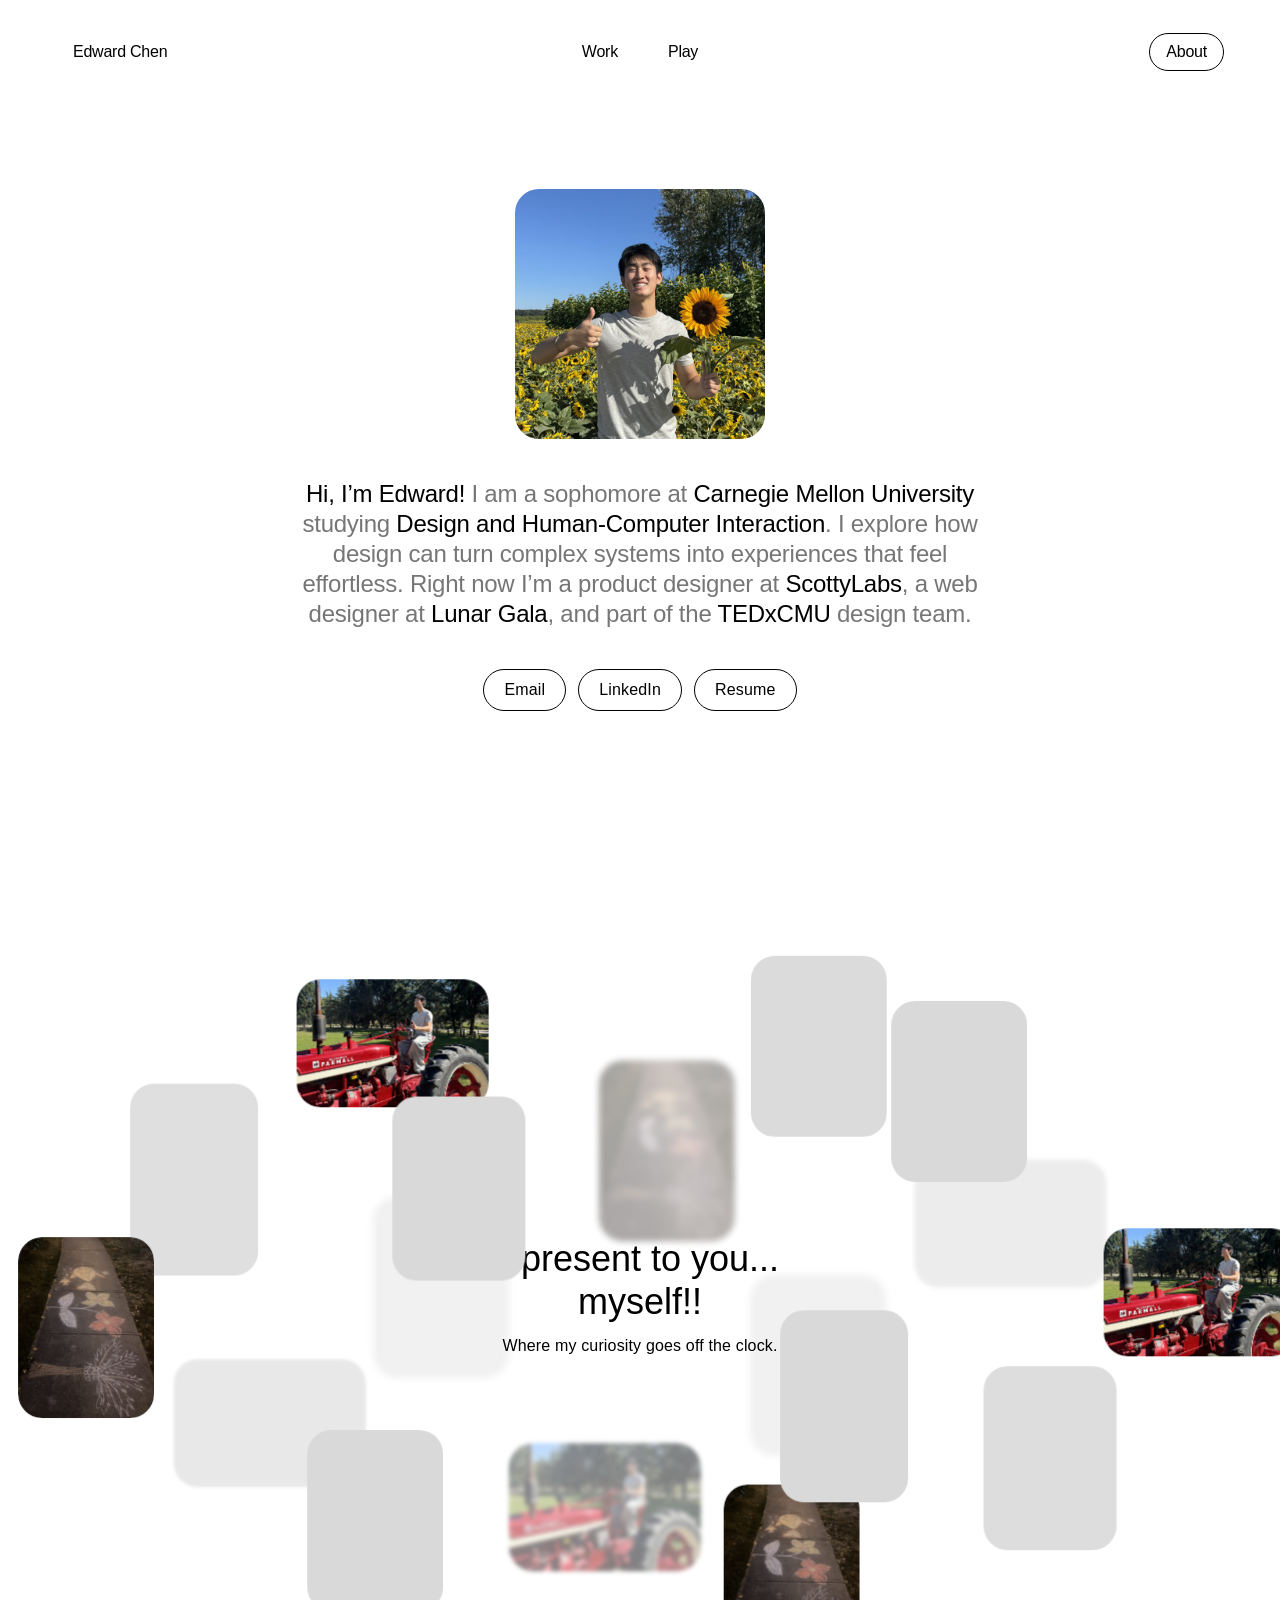
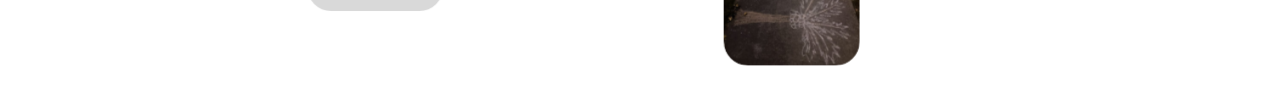
==== about.html @ cd7fae81 "Stack the About intro in one column and make the school and roles the black text Co-Authored-By: Cla" ====
<!DOCTYPE html>
<html lang="en">
<head>
  <meta charset="UTF-8" />
  <meta name="viewport" content="width=device-width, initial-scale=1.0" />
  <title>About — Edward Chen</title>
  <link rel="preconnect" href="https://fonts.googleapis.com" />
  <link rel="preconnect" href="https://fonts.gstatic.com" crossorigin />
  <link rel="stylesheet" href="https://fonts.googleapis.com/css2?family=Inter:wght@300;400;500&display=swap" />
  <link rel="stylesheet" href="css/style.css" />
</head>
<body>

  <!-- NAV -->
  <nav class="nav">
    <a href="index.html" class="nav-logo">Edward Chen</a>
    <div class="nav-center">
      <a href="index.html#work">Work</a>
      <a href="play.html">Play</a>
    </div>
    <a href="about.html" class="nav-right is-current">About</a>
  </nav>

  <!-- ABOUT -->
  <section class="about-page">
    <div class="about-image"><img src="images/about/edward-sunflowers.jpg" alt="Edward Chen giving a thumbs up in a sunflower field, holding a sunflower" width="640" height="640" /></div>
    <div class="about-text">
      <p><span class="about-key">Hi, I’m Edward!</span> I am a sophomore at <span class="about-key">Carnegie Mellon University</span> studying <span class="about-key">Design and Human-Computer Interaction</span>. I explore how design can turn complex systems into experiences that feel effortless. Right now I’m a product designer at <span class="about-key">ScottyLabs</span>, a web designer at <span class="about-key">Lunar Gala</span>, and part of the <span class="about-key">TEDxCMU</span> design team.</p>
      <div class="about-buttons">
        <a href="mailto:edwardchen530@gmail.com" class="about-pill">Email</a>
        <a href="https://www.linkedin.com/in/edward-chen-359a8a384/" class="about-pill" target="_blank" rel="noopener">LinkedIn</a>
        <a href="resume.pdf" class="about-pill" target="_blank" rel="noopener">Resume</a>
      </div>
    </div>
  </section>

  <!-- BEYOND THE WORK: the photo globe, after ramp.design. js/beyond.js
       builds the cards and turns them; the words sit between the front and
       back of the globe. -->
  <section class="beyond" aria-labelledby="beyond-title">
    <div class="beyond__stage">
      <div class="beyond__sphere" role="group" aria-label="Photo globe. Drag to rotate.">
        <div class="beyond__center">
          <h2 id="beyond-title" class="beyond__title"><span>I present to you...</span><span>myself!!</span></h2>
          <p class="beyond__dek">Where my curiosity goes off the clock.</p>
        </div>
      </div>
    </div>
  </section>

  <!-- A picture opened over the page, as on the Play page (js/viewer.js). -->
  <div class="viewer" id="viewer" hidden tabindex="-1" role="dialog" aria-modal="true" aria-label="Enlarged view">
    <button class="viewer-close" id="viewer-close" type="button" aria-label="Close">
      <svg viewBox="0 0 20 20" aria-hidden="true" focusable="false">
        <path d="M4.5 4.5 L15.5 15.5 M15.5 4.5 L4.5 15.5" />
      </svg>
    </button>
    <figure class="viewer-frame">
      <img id="viewer-img" alt="" />
      <figcaption class="viewer-cap" id="viewer-cap"></figcaption>
    </figure>
  </div>
  <script src="js/nav.js" defer></script>
  <script src="js/beyond.js" defer></script>
  <script src="js/viewer.js" defer></script>
  <script src="js/liquid-glass.js" defer></script>
  <script src="js/cursor.js" defer></script>
</body>
</html>
---- css/style.css ----
/* ---------- RESET ---------- */
*, *::before, *::after {
  margin: 0;
  padding: 0;
  box-sizing: border-box;
}

html {
  scroll-behavior: smooth;
  /* Paired with the same on body. A full-bleed section is sized in vw, which
     counts the scrollbar, so it overhangs the page by that much on each side.
     clip is the one overflow value that leaves the other axis visible, so
     vertical scrolling is untouched. */
  overflow-x: clip;
}

/* The one grey the page fills a surface with. The Get in touch button and the
   work previews are meant to read as the same material, so they take it from
   here rather than each carrying their own copy of the value. */
:root {
  --surface: #F5F5F5;
  /* The secondary text grey: labels, captions, sources, the section menus.
     The same #999999 the design system spec uses for its small print. */
  --grey: #999999;
}

body {
  font-family: 'Helvetica Neue', 'HelveticaNeue', 'Helvetica', 'Inter', -apple-system, BlinkMacSystemFont, sans-serif;
  font-weight: 300;
  color: #000000;
  background: #FFFFFF;
  line-height: 1.5;
  letter-spacing: -0.015em;
  -webkit-font-smoothing: antialiased;
  -moz-osx-font-smoothing: grayscale;
  /* A full-bleed section is sized in vw, and vw includes the scrollbar, so
     without this the page gains a horizontal scrollbar the width of it. Clip
     rather than hidden, so this does not become a scroll container and the
     fixed nav is left alone. */
  overflow-x: clip;
}

a {
  color: inherit;
  text-decoration: none;
  transition: opacity 0.2s ease;
}

a:hover {
  opacity: 0.6;
}

img {
  max-width: 100%;
  height: auto;
  display: block;
}

h1, h2, h3, h4, h5, h6 {
  font-weight: 400;
  letter-spacing: -0.015em;
}

/* ---------- NAV ---------- */
/* A three column grid rather than space-between, so Work and Play sit on the
   true centre of the page instead of being pushed off it by the difference in
   width between the wordmark and About. */
.nav {
  position: fixed;
  top: 0;
  left: 0;
  right: 0;
  display: grid;
  grid-template-columns: 1fr auto 1fr;
  align-items: center;
  padding: 28px 56px;
  background: transparent;
  z-index: 100;
  font-size: 16px;
  font-weight: 300;
}

.nav-logo   { justify-self: start; }
.nav-center { justify-self: center; }
.nav-right  { justify-self: end; }

/* The wordmark and About are single pills. They carry no glass until nav-lit
   is set, which the header script does once there is something behind the bar
   worth frosting. */
.nav-logo,
.nav-right,
.nav-center {
  border-radius: 999px;
  border: 1px solid transparent;
  background: transparent;
  transition: background 0.35s ease, border-color 0.35s ease,
              -webkit-backdrop-filter 0.35s ease, backdrop-filter 0.35s ease;
}

.nav-logo,
.nav-right {
  padding: 6px 16px;
}

/* On Play the works are drawn as facets, which the header's usual check does
   not count as pictures, so nav.js checks the facets itself. The wordmark and
   About take the glass only while a work passes under their text (is-over),
   and the Work/Play pill never does there, by Edward's call. */
.nav-lit .nav-logo,
.nav-lit .nav-right,
.nav-lit .nav-center,
.play-page .nav-logo.is-over,
.play-page .nav-right.is-over {
  background: rgba(255, 255, 255, 0.55);
  border-color: rgba(255, 255, 255, 0.65);
  -webkit-backdrop-filter: blur(14px) saturate(170%);
  backdrop-filter: blur(14px) saturate(170%);
}

/* Work and Play sit in one glass pill; the current one carries its own mark. */
.nav-center {
  position: relative;
  padding: 4px;
  gap: 4px;
}

.nav-center a {
  position: relative;
  z-index: 1;
  padding: 6px 16px;
  border-radius: 999px;
  border: 1px solid transparent;
  background: transparent;
  white-space: nowrap;
  transition: background 0.3s ease, border-color 0.3s ease;
}

/* Which section is current is written into the markup, so the pill is drawn
   from the very first frame with no measuring involved. */
.nav-center a.is-current {
  border-color: #000000;
}

/* Only once a picture is actually behind the pill does the stroke give way to a
   white fill. Scrolling over body copy keeps the stroke, since a white fill on
   a white page is invisible. */
.nav-art .nav-center a.is-current {
  background: rgba(255, 255, 255, 0.92);
  border-color: transparent;
}

/* Once the script is up it hands the pill over to a single element that can
   actually travel between the two links. Swapping a class from one link to the
   other can only switch one border off and another on, which is a jump; a lone
   element has a position to animate. The static pill above is what shows until
   this takes over, so nothing flashes on load. */
.nav-js .nav-center a.is-current,
.nav-js.nav-art .nav-center a.is-current {
  border-color: transparent;
  background: transparent;
}

.nav-marker {
  position: absolute;
  top: 3px;
  left: 0;
  height: calc(100% - 6px);
  width: 0;
  border-radius: 999px;
  border: 1px solid #000000;
  background: transparent;
  opacity: 0;
  pointer-events: none;
  transition: transform 0.34s cubic-bezier(0.22, 0.61, 0.36, 1),
              width 0.34s cubic-bezier(0.22, 0.61, 0.36, 1),
              background 0.3s ease, border-color 0.3s ease, opacity 0.2s ease;
}

.nav-marker.is-set {
  opacity: 1;
}

/* Placing it for the first time, or after a resize, must not animate. */
.nav-marker.no-anim {
  transition: none;
}

.nav-art .nav-marker {
  background: rgba(255, 255, 255, 0.92);
  border-color: transparent;
}

@media (prefers-reduced-motion: reduce) {
  .nav-marker { transition: none; }
}

@media (prefers-reduced-motion: reduce) {
  .nav-center a { transition: none; }
}

.nav-logo {
  font-weight: 300;
}

.nav-center {
  display: flex;
  gap: 16px;
  align-items: center;
}

.nav-divider {
  color: var(--grey);
  opacity: 0.5;
}

.nav-right {
  font-weight: 300;
}

/* About is its own pill rather than a stop for the marker, so on its own page
   it takes the marker's look directly: the black stroke, and the white fill
   once a picture is behind it. */
.nav .nav-right.is-current {
  border-color: #000000;
}

.nav.nav-art .nav-right.is-current {
  background: rgba(255, 255, 255, 0.92);
  border-color: transparent;
}

/* ---------- HOME PAGE ---------- */

.hero {
  min-height: 100vh;
  display: flex;
  flex-direction: column;
  justify-content: center;
  align-items: center;
  text-align: center;
  padding: 120px 24px 80px;
}

/* The dandelion field is off the home page for now, and js/dandelion.js is
   kept for later. Putting it back needs the canvas and the .hero-copy wrapper
   in the markup, the script loaded, and these four rules live again:

   .hero        { position: relative; overflow: hidden; background: #FFFFFF;
                  min-height: 100svh; }
   .dandelion-field { position: absolute; inset: 0; display: block;
                  width: 100%; height: 100%; pointer-events: none; }
   .hero-copy   { position: relative; z-index: 1; margin-bottom: 7vh; }

   The overflow and the relative position are what hold the canvas to the
   section; the margin on the copy is what lifts it clear of the heads. */

.hero-headline {
  font-size: 16px;
  font-weight: 300;
  /* wide enough to hold the sentence on a single line, as in the reference */
  max-width: 560px;
  line-height: 1.5;
  margin-bottom: 18px;
  letter-spacing: -0.01em;
}

.hero-sub {
  font-size: 13px;
  font-weight: 300;
  color: #000000;
  margin-bottom: 28px;
}

.pill-button {
  display: inline-block;
  padding: 14px 20px;
  background: var(--surface);
  border-radius: 999px;
  font-size: 16px;
  font-weight: 500;
  line-height: 1;
  letter-spacing: -0.01em;
  transition: background 0.2s ease;
}

.pill-button:hover {
  background: #EAEAEA;
  opacity: 1;
}

/* ---------- WORK SECTION (Home) ---------- */
.work-section {
  padding: 120px 64px;
  max-width: 1440px;
  margin: 0 auto;
}

.project {
  margin-bottom: 120px;
  /* clears the fixed nav when the Work link jumps here */
  scroll-margin-top: 110px;
}

.project-label {
  text-align: center;
  font-size: 16px;
  font-weight: 300;
  margin-bottom: 40px;
}

/* Each card comes in smaller and opens out to its full size as it rises up the
   screen. The scroll itself is the timeline rather than a clock, so the box
   tracks the wheel exactly and holds wherever the reader stops, and the
   browser runs it off the main thread.

   The scaling sits on this wrapper rather than on the card so that the two do
   not fight: the card's own transform is its hover lift, and an animation on a
   property beats a rule for it. The wrapper also keeps the full size reserved
   in the layout while the card is small, so nothing below it moves. */
.project-frame {
  transform-origin: 50% 50%;
}

@keyframes project-open {
  from { transform: scale(0.78); }
  to   { transform: scale(1); }
}

/* A browser without scroll-driven animations gets the card at full size, which
   is the end of this animation anyway, so nothing is lost but the movement. */
@supports (animation-timeline: view()) {
  .project-frame {
    animation: project-open linear both;
    animation-timeline: view();
    /* From the moment its top edge appears until the whole card is in frame. */
    animation-range: entry 0% entry 90%;
    will-change: transform;
  }

  @media (prefers-reduced-motion: reduce) {
    .project-frame { animation: none; }
  }
}

.project-card {
  display: block;
  width: 100%;
  aspect-ratio: 16 / 9;
  background: var(--surface);
  border-radius: 48px;
  overflow: hidden;
  position: relative;
  transition: transform 0.3s ease;
}

.project-card:hover {
  transform: translateY(-4px);
  opacity: 1;
}

/* Render_2_phones.png is transparent. Its opaque phone bodies are centred at
   38.4% x / 47.9% y, not 50/50, and the soft shadow runs out to about 94% of
   the width. Translating past the 38.4% figure shifts the render left so that
   shadow stays in frame, which reads better than centring the bodies alone. */
.project-card img {
  position: absolute;
  left: 50%;
  top: 50%;
  width: 89%;
  height: auto;
  max-width: none;
  transform: translate(-43%, -47.9%);
}

/* The percentages above are for a render that bleeds past the frame and is
   nudged off centre on purpose. A preview that is a whole composition instead
   has to sit inside the frame complete, so it is fitted to whichever side runs
   out first and centred on both axes rather than cropped by either. */
.project-card img.art-fit,
.case-hero-image img.art-fit {
  width: auto;
  height: auto;
  max-width: 96%;
  max-height: 96%;
  transform: translate(-50%, -50%);
}

/* ---------- ABOUT PAGE ---------- */
.about-page {
  min-height: 100vh;
  display: flex;
  flex-direction: column;
  justify-content: center;
  align-items: center;
  padding: 120px 56px;
  gap: 40px;
  text-align: center;
}

/* 250px is the largest that keeps the buttons on screen in a laptop window
   about 650px tall. The source is 640px, so it stays sharp on 2x screens. */
.about-image {
  width: 250px;
  height: 250px;
  background: #D9D9D9;
  border-radius: 24px;
  overflow: hidden;
  flex-shrink: 0;
}

.about-image img {
  display: block;
  width: 100%;
  height: 100%;
  object-fit: cover;
}

.about-text {
  max-width: 680px;
}

.about-text p {
  font-size: 24px;
  font-weight: 300;
  line-height: 1.25;
  letter-spacing: -0.01em;
  /* Darker than --grey, which is 2.85:1 on white and meant for small labels.
     This is the page's main text, so it takes 4.5:1. */
  color: #767676;
}

/* Name, school and roles: skimming the black alone still gives the story. */
.about-key {
  color: #000000;
}

.about-buttons {
  display: flex;
  flex-wrap: wrap;
  justify-content: center;
  gap: 12px;
  margin-top: 40px;
}

@media (max-width: 720px) {
  .about-image {
    width: 216px;
    height: 216px;
    border-radius: 16px;
  }

  .about-text p { font-size: 20px; }
}

.about-pill {
  padding: 8px 20px;
  border: 1px solid #000000;
  border-radius: 999px;
  font-size: 14px;
  transition: background 0.2s ease;
}

.about-pill:hover {
  background: #000000;
  color: #FFFFFF;
  opacity: 1;
}

/* ---------- CASE STUDY PAGE ---------- */
.case-hero {
  padding: 120px 56px 40px;
}

.case-hero-image {
  max-width: 1400px;
  margin: 0 auto;
  aspect-ratio: 16 / 9;
  background: #FBFEFF;
  border-radius: 32px;
  overflow: hidden;
  position: relative;
}

.case-hero-image img {
  position: absolute;
  left: 50%;
  top: 50%;
  width: 86%;
  height: auto;
  max-width: none;
  transform: translate(-43%, -47.9%);
}

.case-intro {
  max-width: 900px;
  margin: 0 auto;
  padding: 80px 24px 40px;
}

.case-title {
  font-size: 56px;
  font-weight: 400;
  letter-spacing: -0.02em;
  margin-bottom: 24px;
}

.case-description {
  font-size: 20px;
  color: #000000;
  line-height: 1.5;
  margin-bottom: 64px;
  max-width: 780px;
}

.case-meta {
  display: grid;
  grid-template-columns: repeat(4, 1fr);
  gap: 40px;
  padding-bottom: 40px;
  border-bottom: 1px solid #E5E5E5;
  margin-bottom: 40px;
}

.meta-block {
  display: flex;
  flex-direction: column;
  gap: 8px;
}

.meta-label {
  font-size: 11px;
  letter-spacing: 0.01em;
  color: var(--grey);
}

.meta-value {
  font-size: 16px;
  font-weight: 400;
  line-height: 1.4;
}

.case-toc {
  display: flex;
  flex-wrap: wrap;
  gap: 24px;
  font-size: 14px;
  color: var(--grey);
}

.case-toc a {
  transition: color 0.2s ease;
}

.case-toc a:hover {
  color: #000000;
  opacity: 1;
}

/* Case sections */
.case-section {
  max-width: 900px;
  margin: 0 auto;
  padding: 100px 24px;
}

.section-label {
  font-size: 11px;
  letter-spacing: 0.01em;
  color: var(--grey);
  margin-bottom: 20px;
}

.section-title {
  font-size: 40px;
  font-weight: 400;
  letter-spacing: -0.02em;
  line-height: 1.15;
  margin-bottom: 32px;
  margin-top: 48px;
}

.section-title:first-of-type {
  margin-top: 0;
}

.section-body {
  font-size: 18px;
  line-height: 1.6;
  color: #000000;
  margin-bottom: 24px;
  max-width: 780px;
}

.section-body em {
  font-style: italic;
  color: var(--grey);
}

/* Pain points / insights / principles — 3 col grids */
.pain-points,
.insights,
.principles {
  display: grid;
  grid-template-columns: repeat(3, 1fr);
  gap: 32px;
  margin-top: 48px;
  padding-top: 48px;
  border-top: 1px solid #E5E5E5;
}

.pain-point h3,
.principle h3 {
  font-size: 20px;
  font-weight: 400;
  margin-bottom: 12px;
}

.pain-point p,
.principle p {
  font-size: 15px;
  color: var(--grey);
  line-height: 1.5;
}

.insight-number {
  font-size: 12px;
  color: var(--grey);
  margin-bottom: 16px;
  letter-spacing: 0.08em;
}

.insight h3 {
  font-size: 20px;
  font-weight: 400;
  margin-bottom: 12px;
}

.insight p {
  font-size: 15px;
  color: var(--grey);
  line-height: 1.5;
}

/* Before/After comparison */
.before-after {
  display: grid;
  grid-template-columns: 1fr 1fr;
  gap: 32px;
  margin-top: 48px;
}

.ba-column {
  padding: 40px;
  background: #FBFEFF;
  border-radius: 24px;
}

.ba-tag {
  font-size: 11px;
  letter-spacing: 0.01em;
  color: var(--grey);
  margin-bottom: 16px;
}

.ba-headline {
  font-size: 24px;
  font-weight: 400;
  margin-bottom: 8px;
  letter-spacing: -0.01em;
}

.ba-sub {
  font-size: 14px;
  color: var(--grey);
}

/* ---------- CAPSULE-STYLE CASE LAYOUT ---------- */
/* A second layout for case studies, used by the Gemini page. The Sessions page
   keeps the older one, so none of these names are shared.

   The reference is wendyyudesign.com/capsule, and what makes it work is that
   the type never competes with the pictures: headings are set apart by size
   alone, in the same light weight as the body, copy is short, and every screen
   is shown large. Light rather than regular because Helvetica Neue is often
   installed without a Regular cut, and then 400 is drawn in Medium. The
   column is left-aligned rather than centred, which is what leaves the rail
   its margin. */
.cap-page .case-intro,
.cap-section {
  max-width: 1060px;
  margin: 0 auto;
}

.cap-section {
  padding: 78px 24px 0;
}

.cap-section:last-of-type {
  padding-bottom: 96px;
}

/* Both case studies shift right of the rail at the same width the rail appears
   at. The column is capped against the viewport as well as its own maximum, so
   at the narrow end of the range it gives up width rather than running off the
   right edge. */
@media (min-width: 1280px) {
  .cap-page .case-intro,
  .cap-section {
    max-width: min(1060px, calc(100vw - 250px));
    margin-left: max(210px, calc((100vw - 1060px) / 2));
    margin-right: auto;
  }

  body:not(.cap-page) .case-intro,
  .case-section {
    margin-left: max(210px, calc((100vw - 900px) / 2));
    margin-right: auto;
  }
}

/* Titles, subheads and labels are the reference's, measured: 24px, 20px and
   labels at 15px in sentence case. Reading text is a step above its 15px, at 16px, and opened
   up slightly rather than tightened like the rest of the site (see READING
   TEXT below), because Helvetica Neue Light at 15px with negative tracking set
   the same sentence about 6% narrower than the reference does. */
.cap-eyebrow {
  font-size: 15px;
  letter-spacing: 0.02em;
  color: var(--grey);
  margin-bottom: 10px;
}

.cap-title {
  font-size: 24px;
  font-weight: 300;
  letter-spacing: -0.01em;
  line-height: 1.25;
  margin: 0 0 14px;
  max-width: 740px;
}

.cap-body {
  font-size: 16px;
  line-height: 1.6;
  color: #000000;
  margin: 0 0 8px;
  max-width: 620px;
}

.cap-moment {
  font-size: 20px;
  font-weight: 300;
  letter-spacing: -0.01em;
  line-height: 1.25;
  margin: 58px 0 10px;
}

.cap-cap {
  font-size: 15px;
  line-height: 1.5;
  color: var(--grey);
  margin: 12px 0 0;
  max-width: 700px;
}

/* Screens sit on the page's own white. The renders carry their own shadow, so
   a tinted panel behind them only adds an edge Edward does not want. The class
   survives as the row that lays them out and spaces them. */
.plate {
  margin: 24px 0 0;
  padding: 0;
  display: flex;
  justify-content: center;
  align-items: center;
  gap: 34px;
  flex-wrap: wrap;
}

.plate img {
  display: block;
  max-width: 100%;
  height: auto;
}

.plate.is-phones img {
  width: 238px;
}

.plate.is-phone-single img {
  width: 300px;
}

/* The whole flow at once, rather than a strip that has to be dragged. Eight
   screens across two rows, each keeping its number and its line. */
.flow-grid {
  display: grid;
  grid-template-columns: repeat(4, minmax(0, 1fr));
  gap: 32px 26px;
  margin: 24px 0 0;
}

.flow-grid figure {
  margin: 0;
  min-width: 0;
}

.flow-grid img {
  display: block;
  width: 100%;
  height: auto;
}

.flow-grid figcaption {
  display: flex;
  gap: 8px;
  margin-top: 12px;
  font-size: 12px;
  line-height: 1.45;
  color: var(--grey);
}

.flow-grid .flow-num {
  color: #BCBDBF;
  flex: 0 0 auto;
}

@media (max-width: 860px) {
  .flow-grid {
    grid-template-columns: repeat(2, minmax(0, 1fr));
    gap: 26px 18px;
  }

  .spec-pair {
    grid-template-columns: 1fr;
  }
}

/* Small bordered cards: the tensions in the premise, the steps in the system
   overview, and the openings at the end. */
.cap-cards {
  display: grid;
  grid-template-columns: repeat(3, minmax(0, 1fr));
  gap: 16px;
  margin-top: 26px;
}

.cap-cards.is-pair {
  grid-template-columns: repeat(2, minmax(0, 1fr));
  max-width: 720px;
}

.cap-card {
  border: 1px solid #E5E5E5;
  border-radius: 14px;
  padding: 18px 20px 20px;
}

.cap-card-num {
  font-size: 15px;
  letter-spacing: 0.02em;
  color: var(--grey);
  margin-bottom: 10px;
}

.cap-card h3 {
  font-size: 20px;
  font-weight: 300;
  line-height: 1.25;
  margin: 0 0 8px;
}

/* Black like the body, as the reference sets its card text. */
.cap-card p {
  font-size: 16px;
  line-height: 1.55;
  color: #000000;
  margin: 0;
}

/* The question the project turns on. The reference sets it at title size and
   lets the space around it single it out. */
.cap-pull {
  font-size: 24px;
  font-weight: 300;
  line-height: 1.3;
  letter-spacing: -0.015em;
  max-width: 720px;
  margin: 46px 0 0;
}

@media (max-width: 720px) {
  .cap-section {
    padding: 56px 20px 0;
  }

  .cap-cards,
  .cap-cards.is-pair {
    grid-template-columns: 1fr;
  }

  .plate {
    padding: 24px 18px;
    gap: 18px;
  }

  .plate.is-phones img {
    width: 180px;
  }
}

/* ---------- DESIGN SYSTEM SPEC ---------- */
/* The type and colour sheet, following the frame Edward built in Figma. Its
   surfaces are sampled from that file rather than matched by eye: the ground
   is #F5F5F5, the cards sit on it in white, and the tables inside them are
   #F6F7F8. */
/* Three panels of one size: type, colour, and the file they come out of. Equal
   columns and a stretched row, so the Figma canvas is a card of the same size
   as the other two rather than a thumbnail beside them. */
.spec {
  display: grid;
  grid-template-columns: repeat(3, minmax(0, 1fr));
  gap: 16px;
  align-items: stretch;
  background: #F5F5F5;
  border-radius: 16px;
  padding: 16px;
  margin: 20px 0 0;
}

.spec-canvas-card {
  display: flex;
  align-items: center;
  justify-content: center;
  padding: 18px;
}

.spec-canvas-card img {
  display: block;
  width: 100%;
  height: auto;
}

.spec-col {
  min-width: 0;
}

.spec-label {
  font-size: 15px;
  font-weight: 500;
  color: #BCBDBF;
  margin: 2px 0 12px 4px;
}

.spec-card {
  background: #FFFFFF;
  border-radius: 12px;
  padding: 22px;
  height: calc(100% - 41px);
}

.spec-card-title {
  font-size: 12px;
  font-weight: 500;
  color: #2E2F33;
  margin-bottom: 22px;
}

/* Face specimens. The primary stack names Google Sans Flex first, so it sets
   correctly on a machine that has it and falls back elsewhere. */
.face-row {
  display: grid;
  grid-template-columns: minmax(0, 1fr) auto;
  gap: 24px;
  align-items: start;
  margin-bottom: 22px;
}

.face-role {
  font-size: 9px;
  color: #999999;
  margin-bottom: 3px;
}

.face-name {
  font-size: 15px;
  font-weight: 500;
  color: #010101;
  margin-bottom: 8px;
  font-family: 'Google Sans Flex', 'Google Sans', 'Product Sans', Inter, system-ui, sans-serif;
}

.face-row.is-secondary .face-name {
  font-family: -apple-system, 'SF Pro Text', 'SF Pro Display', BlinkMacSystemFont, Inter, system-ui, sans-serif;
}

.face-set {
  font-size: 8.5px;
  line-height: 1.7;
  color: #2E2F33;
  letter-spacing: 0.01em;
  font-family: 'Google Sans Flex', 'Google Sans', 'Product Sans', Inter, system-ui, sans-serif;
}

.face-row.is-secondary .face-set {
  font-family: -apple-system, 'SF Pro Text', 'SF Pro Display', BlinkMacSystemFont, Inter, system-ui, sans-serif;
}

.weights {
  display: flex;
  gap: 14px;
  align-items: flex-end;
}

.weight {
  text-align: center;
}

.weight .aa {
  display: block;
  font-size: 22px;
  line-height: 1.1;
  color: #010101;
  font-family: 'Google Sans Flex', 'Google Sans', 'Product Sans', Inter, system-ui, sans-serif;
}

.face-row.is-secondary .weight .aa {
  font-family: -apple-system, 'SF Pro Text', 'SF Pro Display', BlinkMacSystemFont, Inter, system-ui, sans-serif;
}

.weight span:last-child {
  display: block;
  font-size: 8px;
  color: #999999;
  margin-top: 5px;
}

/* The three tables: headlines, body, buttons. */
/* At a third of the row the typography card is about 300px wide, so its three
   tables run down the card rather than across it. */
.spec-tables {
  display: grid;
  grid-template-columns: 1fr;
  gap: 14px;
  margin-top: 6px;
}

.spec-table h4 {
  font-size: 11px;
  font-weight: 500;
  color: #010101;
  margin: 0 0 8px;
}

.spec-table-box {
  background: #F6F7F8;
  border-radius: 8px;
  padding: 14px 12px;
}

.spec-row {
  display: grid;
  grid-template-columns: 38px minmax(0, 1fr);
  gap: 7px;
  align-items: baseline;
}

.spec-row + .spec-row {
  margin-top: 14px;
}

.spec-row-key {
  font-size: 9px;
  color: #999999;
}

.spec-row-sample {
  font-size: 11px;
  font-weight: 500;
  color: #010101;
  line-height: 1.3;
  font-family: 'Google Sans Flex', 'Google Sans', 'Product Sans', Inter, system-ui, sans-serif;
}

.spec-row-sample.is-sf {
  font-family: -apple-system, 'SF Pro Text', 'SF Pro Display', BlinkMacSystemFont, Inter, system-ui, sans-serif;
}

.spec-row-meta {
  font-size: 7.5px;
  color: #999999;
  margin-top: 2px;
  letter-spacing: 0.01em;
}

/* Colour groups. */
.spec-group + .spec-group {
  margin-top: 18px;
}

.spec-group h4 {
  font-size: 11px;
  font-weight: 500;
  color: #010101;
  margin: 0 0 8px;
}

.spec-swatches {
  display: grid;
  grid-template-columns: repeat(3, minmax(0, 1fr));
  gap: 10px;
}

.spec-chip {
  height: 52px;
  border-radius: 4px;
  border: 1px solid rgba(0, 0, 0, 0.06);
}

.spec-name {
  font-size: 9px;
  font-weight: 500;
  color: #010101;
  margin-top: 7px;
}

.spec-hex {
  font-size: 8px;
  color: #999999;
  margin-top: 1px;
}

@media (max-width: 860px) {
  .spec {
    grid-template-columns: 1fr;
    gap: 22px;
  }

  .spec-card {
    height: auto;
  }

  .spec-tables {
    grid-template-columns: 1fr;
  }
}

/* ---------- SECTION RAIL ---------- */
/* Where you are in the case study, kept in the left margin. Only shown once
   the window is wide enough that it sits clear of the 900px text column, which
   needs about 1300px; below that the jump links under the title are the whole
   of the navigation. The active item is a rounded outline rather than a fill or
   a bar, which is the form Edward asked for. */
.case-rail {
  display: none;
  position: fixed;
  left: 56px;
  top: 50%;
  transform: translateY(-50%);
  width: 117px;           /* the widest label, Gemini's "The Redesign" (85px), with the pill's padding and outline */
  flex-direction: column;
  gap: 6px;
  z-index: 40;
  transition: opacity 0.3s ease;
}

.case-rail.is-hidden {
  opacity: 0;
  pointer-events: none;
}

.case-rail a {
  display: block;
  padding: 9px 15px;
  font-size: 14px;
  line-height: 1.3;
  color: var(--grey);
  text-decoration: none;
  border: 1px solid transparent;
  border-radius: 999px;
  transition: color 0.25s ease, border-color 0.25s ease;
}

.case-rail a:hover {
  color: #000000;
}

.case-rail a.is-here {
  color: #000000;
  border-color: #1A1A1A;
}

.case-rail a:focus-visible {
  outline: 1px solid #1A1A1A;
  outline-offset: 2px;
}

@media (min-width: 1280px) {
  .case-rail {
    display: flex;
  }
}

@media (prefers-reduced-motion: reduce) {
  .case-rail,
  .case-rail a {
    transition: none;
  }
}

/* ---------- SCANNABLE SUB-BLOCKS ---------- */
/* A section headline is 40px and carries the section. These carry an item
   inside it, so they sit well below that and well above body copy, which is
   what lets a reader skim the headings alone and still follow the argument. */

/* Labelled pairs. The label names what the line is doing, so the claim and
   the answer to it can each be read on their own without the paragraph
   underneath. The label column is fixed so the text lines up down the page. */
.notes {
  display: grid;
  grid-template-columns: 132px minmax(0, 1fr);
  column-gap: 24px;
  row-gap: 16px;
  max-width: 780px;
  margin: 0 0 28px;
}

.note-label {
  font-size: 11px;
  letter-spacing: 0.01em;
  color: var(--grey);
  line-height: 1.5;
  padding-top: 5px;
  margin: 0;
}

.note-text {
  font-size: 17px;
  line-height: 1.5;
  color: #000000;
  margin: 0;
}

/* The one line a section comes down to, set apart so it survives skimming. */
.takeaway {
  max-width: 780px;
  margin: 44px 0 0;
  padding: 30px 34px;
  background: #FBFEFF;
  border-radius: 24px;
}

.takeaway-label {
  font-size: 11px;
  letter-spacing: 0.01em;
  color: var(--grey);
  margin-bottom: 14px;
}

.takeaway p {
  font-size: 18px;
  line-height: 1.55;
  color: #000000;
  margin: 0;
  max-width: none;
}

/* The question the project moved from and the one it ended up answering. */
.reframe {
  display: grid;
  grid-template-columns: 64px minmax(0, 1fr);
  column-gap: 24px;
  row-gap: 20px;
  max-width: 780px;
  margin: 0 0 34px;
}

.reframe-label {
  font-size: 11px;
  letter-spacing: 0.01em;
  color: var(--grey);
  line-height: 1.5;
  padding-top: 7px;
  margin: 0;
}

.reframe-text {
  font-size: 21px;
  line-height: 1.4;
  letter-spacing: -0.01em;
  margin: 0;
}

.reframe-text.is-from {
  color: var(--grey);
}

/* ---------- SPLIT ROWS ---------- */
/* A screen beside the paragraph that argues about it, alternating sides down
   the page. The point is that the evidence and the claim are in the eye at the
   same time, so neither has to be held in memory while reading the other. The
   art keeps its DOM position and moves with `order`, so when the row collapses
   on a narrow screen the picture always comes first. */
.split-row {
  display: flex;
  align-items: center;
  gap: 52px;
  margin: 64px 0;
  max-width: 900px;
}

/* Weighted toward the picture, the way the Capsule case study runs: the screen
   carries the row and the text beside it is a caption with a heading on top,
   not a column of its own. */
.split-art {
  flex: 0 0 370px;
  max-width: 370px;
  min-width: 0;
}

.split-art.is-wide {
  flex-basis: 430px;
  max-width: 430px;
}

.split-art img {
  display: block;
  width: 100%;
  height: auto;
  border-radius: 20px;
}

.split-text {
  flex: 1 1 300px;
  min-width: 0;
}

.split-row.is-flipped .split-art {
  order: 2;
}

/* Inside a split row the heading and notes are already tight against the art,
   so they lose the margins they carry when they sit on their own. */

/* Beside a picture the text column is narrow, so the label sits above its line
   rather than taking a third of the width from it. This is also how the
   reference lays out a caption: a short label, then the sentences under it. */
.split-text .notes {
  grid-template-columns: 1fr;
  row-gap: 4px;
  margin-bottom: 22px;
}

.split-text .note-label {
  padding-top: 0;
}

.split-text .note-text {
  margin-bottom: 12px;
}

.split-text .note-text:last-child {
  margin-bottom: 0;
}

.split-text .section-body {
  margin-bottom: 0;
}

/* ---------- DESIGN KIT PANEL ---------- */
/* Black rather than near-black, because every specimen in here is a rectangle
   cut straight out of Edward's own dark-mode renders and their ground is
   #000000. Matching it exactly means the crops have no visible edge and the
   panel reads as one surface. */
/* Wide enough to carry the kit and the Figma canvas side by side. The running
   text inside keeps its own measure, since a 1300px line is unreadable. */
.case-section.is-wide {
  max-width: 1360px;
}

.case-section.is-wide .section-title {
  max-width: 900px;
}

/* ---------- SIGNALS FIGURE ---------- */
/* The research section's one piece of evidence that can be checked rather than
   taken on trust: what the app demonstrably has against what it puts on the
   first screen. The imbalance is the whole point, so the two columns are the
   same size and one of them is nearly empty. */
.signals {
  display: grid;
  grid-template-columns: minmax(0, 1fr) minmax(0, 1fr);
  gap: 20px;
  max-width: 780px;
  margin: 44px 0 8px;
}

.signal-col {
  padding: 30px 28px 32px;
  border-radius: 24px;
  background: #FBFEFF;
  min-width: 0;
}

.signal-count {
  font-size: 46px;
  font-weight: 300;
  letter-spacing: -0.03em;
  line-height: 1;
}

.signal-head {
  font-size: 11px;
  letter-spacing: 0.01em;
  color: var(--grey);
  margin: 14px 0 20px;
}

.signal-list {
  list-style: none;
  margin: 0;
  padding: 0;
  display: flex;
  flex-wrap: wrap;
  gap: 8px;
}

.signal-list li {
  font-size: 13px;
  line-height: 1.35;
  padding: 8px 13px;
  border-radius: 999px;
  background: #FFFFFF;
  border: 1px solid #E5E5E5;
}

.signal-cap {
  max-width: 780px;
  margin: 16px 0 0;
  font-size: 12px;
  letter-spacing: 0.02em;
  color: var(--grey);
}

/* Full-width image blocks */
.full-image {
  max-width: 1400px;
  margin: 48px auto;
  padding: 0 24px;
}

.full-image img {
  width: auto;
  max-width: 100%;
  max-height: 82vh;
  margin-inline: auto;
  border-radius: 24px;
  background: #FBFEFF;
}

/* For an export with its own transparency, where the usual tinted plate would
   draw a rounded rectangle behind artwork that has no edges of its own. */
.full-image.is-bare img {
  background: transparent;
  border-radius: 0;
  max-height: none;
}

/* Phone screenshot grids */
.phone-grid {
  display: grid;
  gap: 24px;
  max-width: 1200px;
  margin: 48px auto;
  padding: 0 24px;
}

.phone-grid.two-col {
  grid-template-columns: 1fr 1fr;
}

.phone-grid.three-col {
  grid-template-columns: repeat(3, 1fr);
}

/* A single screen on its own, narrower than a grid of one would be so it reads
   as one phone held up rather than a column that lost its neighbours. */
.phone-single {
  max-width: 400px;
  margin: 40px auto;
  padding: 0 24px;
}

.phone-single img {
  width: 100%;
  border-radius: 24px;
}

.phone-grid img {
  /* Sized by height so a whole phone fits on screen at once rather than
     overflowing the viewport: these renders are 1312x2656, ratio 0.494. */
  height: auto;
  max-height: 76vh;
  width: auto;
  max-width: 100%;
  margin-inline: auto;
  border-radius: 24px;
  background: transparent;
}

/* Next / back link */
.case-next {
  max-width: 900px;
  margin: 0 auto;
  padding: 80px 24px 120px;
  border-top: 1px solid #E5E5E5;
}

.next-link {
  display: inline-flex;
  align-items: center;
  gap: 12px;
  font-size: 18px;
  padding-top: 40px;
}

.next-label {
  font-weight: 400;
}

.next-arrow {
  transition: transform 0.2s ease;
}

.next-link:hover .next-arrow {
  transform: translateX(-4px);
}

/* Footer */
.footer {
  padding: 40px 56px;
  text-align: center;
  font-size: 12px;
  color: var(--grey);
  border-top: 1px solid #E5E5E5;
}

/* ---------- RESPONSIVE ---------- */
@media (max-width: 900px) {
  .nav {
    padding: 20px 24px;
    font-size: 14px;
  }

  .hero-headline {
    max-width: 340px;
  }

  .pill-button {
    padding: 13px 18px;
  }

  .project-label {
    margin-bottom: 28px;
  }

  .project-card {
    border-radius: 28px;
  }

  .case-title {
    font-size: 40px;
  }

  .section-title {
    font-size: 28px;
  }

  .case-meta {
    grid-template-columns: repeat(2, 1fr);
    gap: 24px;
  }

  .pain-points,
  .insights,
  .principles {
    grid-template-columns: 1fr;
    gap: 24px;
  }

  .before-after {
    grid-template-columns: 1fr;
  }

  /* The label column stops paying for itself once it is wider than the text
     beside it, so below this width the label sits on its own line instead. */
  .notes,
  .reframe {
    grid-template-columns: 1fr;
    row-gap: 6px;
  }

  .note-label,
  .reframe-label {
    padding-top: 0;
  }

  .notes .note-text {
    margin-bottom: 14px;
  }

  .reframe {
    row-gap: 4px;
  }

  .reframe .reframe-text {
    margin-bottom: 16px;
  }

  /* Stacked, with the screen above the text it belongs to in every row,
     whichever side it took on the wide layout. */
  .split-row {
    display: block;
    margin: 48px 0;
  }

  .split-art,
  .split-art.is-wide,
  .split-row.is-flipped .split-art {
    order: 0;
    max-width: 250px;
    margin: 0 0 26px;
  }

  .split-art.is-wide {
    max-width: 100%;
  }

  .signals {
    grid-template-columns: 1fr;
    gap: 14px;
  }

  .takeaway {
    padding: 26px 24px;
  }

  .phone-grid.two-col,
  .phone-grid.three-col {
    grid-template-columns: 1fr;
  }

  .about-page {
    padding: 100px 24px;
  }

  .work-section {
    padding: 80px 24px;
  }

  .case-hero {
    padding: 100px 24px 20px;
  }

  .case-section {
    padding: 60px 24px;
  }
}

/* ---------- PLAY PAGE: the room ----------
   The page is locked to the viewport and the gallery is the whole page, so the
   room stays put however far the wheel is spun.

   The camera in the reference sits 2000px from the origin with the field of
   view set so that one world unit equals one pixel at that distance. A CSS
   perspective of 2000px on the viewport reproduces exactly that, which is why
   the room can be laid out in plain pixels. */
.play-page,
.play-page body {
  height: 100%;
  overflow: hidden;
}

.gallery-stage {
  position: relative;
  height: 100vh;
  overflow: hidden;
  touch-action: none;
}

.room-viewport {
  position: absolute;
  inset: 0;
  perspective: 2000px;
  perspective-origin: 50% 50%;
}

/* Origin of the room sits at the centre of the viewport; every facet is then
   placed at its own coordinates in the room. */
.room {
  position: absolute;
  left: 50%;
  top: 50%;
  width: 0;
  height: 0;
  transform-style: preserve-3d;
}

.work {
  position: absolute;
  left: 0;
  top: 0;
  margin: 0;
  transform-style: preserve-3d;
}

.work-art {
  position: absolute;
  left: 0;
  top: 0;
  transform-style: preserve-3d;
}

/* Each facet is one narrow upright slice of a picture, sat on the wall at the
   angle the path has reached. */
.facet {
  position: absolute;
  left: 0;
  top: 0;
  background-repeat: no-repeat;
  backface-visibility: hidden;
  will-change: transform;
}

/* A piece is clickable, so say so. */
.work-art {
  cursor: zoom-in;
}

/* ---------- PLAY: A CLOSER LOOK ---------- */

/* One piece on its own, over the room. It is sized to the frame rather than to
   the file, so the whole of it is visible at once however tall or wide it is:
   that is the point of opening it. */
.viewer {
  position: fixed;
  inset: 0;
  z-index: 200;
  display: flex;
  align-items: center;
  justify-content: center;
  padding: 72px 24px 24px;
  background: rgba(255, 255, 255, 0.86);
  -webkit-backdrop-filter: blur(18px) saturate(120%);
  backdrop-filter: blur(18px) saturate(120%);
  cursor: zoom-out;
  outline: none;
  animation: viewer-in 0.34s cubic-bezier(0.22, 0.61, 0.36, 1) both;
}

/* Closing is its own animation rather than the element simply disappearing.
   The script holds the overlay on screen for the length of it and only then
   sets hidden, so the way out is as considered as the way in. */
.viewer.is-closing {
  animation: viewer-out 0.26s cubic-bezier(0.4, 0, 0.7, 1) both;
  pointer-events: none;
}

@keyframes viewer-out {
  from { opacity: 1; }
  to   { opacity: 0; }
}

.viewer.is-closing .viewer-frame {
  animation: viewer-sink 0.26s cubic-bezier(0.4, 0, 0.7, 1) both;
}

@keyframes viewer-sink {
  from { opacity: 1; transform: scale(1) translateY(0); }
  to   { opacity: 0; transform: scale(0.975) translateY(4px); }
}

/* This has to be here, and it has to be more specific than the rule above.
   The hidden attribute hides an element through a user agent rule, and any
   author rule setting display beats it, so .viewer { display: flex } alone
   leaves the overlay on screen permanently whatever the attribute says. */
.viewer[hidden] {
  display: none;
}

@keyframes viewer-in {
  from { opacity: 0; }
  to   { opacity: 1; }
}

.viewer-frame {
  margin: 0;
  max-width: 100%;
  display: flex;
  flex-direction: column;
  align-items: center;
  gap: 14px;
  animation: viewer-rise 0.44s cubic-bezier(0.22, 0.61, 0.36, 1) both;
}

/* It settles rather than snapping: it comes up a little, grows the last of the
   way, and fades in over a slightly longer run than the ground behind it, so
   the picture arrives after the room has softened rather than with it. */
@keyframes viewer-rise {
  from { opacity: 0; transform: scale(0.94) translateY(10px); }
  to   { opacity: 1; transform: scale(1) translateY(0); }
}

/* Held at its fitted size rather than left to flex: as a shrinkable item it
   gave up height it did not need to, and opened smaller than the frame
   allowed. The subtraction covers the padding above and the caption below. */
.viewer-frame img {
  flex: 0 0 auto;
  max-width: 100%;
  max-height: calc(100vh - 170px);
  width: auto;
  height: auto;
  /* The radius every picture and plate on the site takes, 16px on phones. */
  border-radius: 24px;
  cursor: default;
}

@media (max-width: 720px) {
  .viewer-frame img { border-radius: 16px; }
}

.viewer-cap {
  font-size: 13px;
  font-weight: 300;
}

/* Two strokes and nothing else. No disc behind it: the page draws its other
   controls as hairlines on the paper, and a filled circle read as a different
   kit. The 44px box is hit area rather than anything you can see, and it dims
   on hover the way every other link on the site does.

   The outline is turned off because the script moves focus into the overlay
   when it opens, and the browser's own focus ring was drawing a box around the
   X the moment it appeared. focus-visible puts the ring back for anyone
   actually navigating by keyboard, which is who it is for. */
.viewer-close {
  position: absolute;
  top: 22px;
  right: 26px;
  width: 44px;
  height: 44px;
  display: flex;
  align-items: center;
  justify-content: center;
  padding: 0;
  border: 0;
  outline: none;
  background: transparent;
  color: #000000;
  cursor: pointer;
  transition: opacity 0.2s ease;
}

.viewer-close:hover {
  opacity: 0.6;
}

.viewer-close:focus-visible {
  outline: 1px solid #000000;
  outline-offset: 2px;
  border-radius: 999px;
}

.viewer-close svg {
  display: block;
  width: 20px;
  height: 20px;
}

.viewer-close path {
  fill: none;
  stroke: currentColor;
  stroke-width: 1.25;
  stroke-linecap: round;
}

@media (prefers-reduced-motion: reduce) {
  .viewer,
  .viewer-frame,
  .viewer.is-closing,
  .viewer.is-closing .viewer-frame {
    animation: none;
  }
}

.work-art img {
  display: none;
}

.work-cap {
  position: absolute;
  left: 0;
  top: 0;
  white-space: nowrap;
  font-size: 13px;
  font-weight: 300;
  transform-origin: 0 0;
}

/* The room's own label, standing on the empty floor between the two walls of
   work. It sits low, clear of the nearest posters at either side, and stays
   put while the room turns behind it. */
.gallery-welcome {
  position: absolute;
  bottom: 12%;
  left: 50%;
  transform: translateX(-50%);
  max-width: min(460px, calc(100vw - 48px));
  text-align: center;
  z-index: 2;
}

.gallery-welcome-title {
  font-size: 17px;
}

.gallery-welcome-sub {
  margin-top: 8px;
  font-size: 13px;
  font-weight: 300;
}

.gallery-hint {
  position: absolute;
  bottom: 48px;
  left: 50%;
  transform: translateX(-50%);
  font-size: 11px;
  font-weight: 300;
  letter-spacing: 0.01em;
  color: var(--grey);
  transition: opacity 0.4s ease;
  z-index: 2;
}

/* Page transitions.

   The browser runs these itself, which is the whole point: a hand-rolled fade
   has to empty the old page before the new one has loaded, and that gap is the
   dead moment where nothing is on screen. A view transition holds a picture of
   the outgoing page until the incoming one is ready to paint, so there is no
   gap at all, and it is quick.

   The marker's own travel is animated in script rather than here, so that it
   is the same movement whether or not the browser supports this. */
@view-transition {
  navigation: auto;
}

::view-transition-group(root) {
  animation-duration: 160ms;
}

::view-transition-old(root),
::view-transition-new(root) {
  animation-duration: 160ms;
  animation-timing-function: cubic-bezier(0.4, 0, 0.2, 1);
}

@media (prefers-reduced-motion: reduce) {
  ::view-transition-group(*),
  ::view-transition-old(*),
  ::view-transition-new(*) {
    animation: none !important;
  }
}

/* ---------- WIDGET CAROUSEL (Gemini case study) ---------- */
/* The two suggestion columns from the redesigned home screen, lifted off the
   phone so the cycling can actually be tried. It keeps the work previews'
   16/9 and corner radius, but takes the page's own white rather than the grey
   surface, so the cards read as sitting on the page instead of on a panel.

   The slides are Edward's exports dropped in untouched, byte for byte, which
   is how he wants them. They are portrait and carry their own heading and page
/* ---------- WIDGET CAROUSEL (Gemini case study) ---------- */
/* The two suggestion columns from the redesigned home screen, lifted off the
   phone so the cycling can actually be tried.

   The panel is black, which is the ground these were drawn for. The cards are
   a ten per cent white glass and the labels are white at just over half
   opacity, so they only resolve on a dark surface. Every lighter ground this
   sat on before had to be argued into legibility and none of them fully got
   there. The radius is the page's own 24px, the same as the screenshot grids
   and the comparison blocks.

   The slides are Edward's exports dropped in untouched, byte for byte, which
   is how he wants them. They carry their own heading and page dots, so the
   column supplies no heading of its own. */
.widget-demo {
  display: grid;
  grid-template-columns: repeat(2, minmax(0, 330px));
  justify-content: center;
  align-content: center;
  gap: 30px;
  margin: 26px 0 14px;
  padding: 68px 32px 58px;
  background: #000000;
  border-radius: 24px;
}

.widget-col {
  min-width: 0;
  display: flex;
  flex-direction: column;
  justify-content: center;
  /* So the indicator below can be sized in cqi and stay in proportion to the
     card at every width, the way it is in the export. */
  container-type: inline-size;
}

/* The label, cut from the export rather than re-typeset, so it keeps the size,
   the face and the weight the original has instead of my approximation of it.
   It is the same 2796 wide as the card strip and is shown at the same width,
   which means the label sits at exactly the scale it does in the file. The gap
   beneath it is carried inside the image for the same reason. It lives outside
   the draggable area, so it does not travel when a card is swiped. */
.widget-head {
  display: block;
  width: 84%;
  height: auto;
  margin: 0 auto;
  background: transparent;
  -webkit-user-drag: none;
}

/* The cards shown still, one under the other, rather than in the paging stack
   they were built for. Same width as .widget-track, so a card sits at exactly
   the scale its heading above it is drawn for. */
.widget-still {
  display: block;
  width: 84%;
  height: auto;
  margin: 16px auto 0;
  background: transparent;
  -webkit-user-drag: none;
}

/* A card travels a full stack width on a change, which is what makes it read
   as paging rather than a nudge, and that means it has to leave the frame.
   Clipping it with overflow puts a hard edge across the card's soft shadow,
   which is the thing Edward objected to. A mask does the same job with a
   gradient instead of a cut: the card thins out as it goes rather than being
   sliced, and it can never stray into the column next door. mask-size and
   no-repeat matter, because without them the gradient tiles and everything
   outside the box stays visible. */
.widget-view {
  position: relative;
  width: 100%;
  margin: 0 auto;
  touch-action: pan-y;
  cursor: grab;
  -webkit-mask-image: linear-gradient(to right, transparent 0%, #000 7%, #000 93%, transparent 100%);
  mask-image: linear-gradient(to right, transparent 0%, #000 7%, #000 93%, transparent 100%);
  -webkit-mask-repeat: no-repeat;
  mask-repeat: no-repeat;
  -webkit-mask-size: 100% 100%;
  mask-size: 100% 100%;
  /* The mask hides a departed card but does not stop it counting towards the
     page's scrollable width, and a card parked a full width to the right would
     otherwise put a horizontal scrollbar on the document. Clipping at the same
     boundary costs nothing visually, because the mask has already taken those
     pixels to zero before the clip edge is reached. */
  overflow: hidden;
  overflow: clip;
}

.widget-view.is-dragging {
  cursor: grabbing;
}

/* The cards cross-fade in place rather than sliding through a window. A track
   that slides needs an overflow clip to hide the card coming next, and that
   clip is a hard vertical edge cutting through the card's soft shadow every
   time one moves. Nothing is clipped here, so there is no edge to see: each
   card fades and drifts a little, and the one arriving fades up underneath it.
   The ratio is the exports' own, which gives the stack its height since the
   cards are positioned out of flow. */
/* Narrower than the view it sits in, so the mask's soft edge falls on empty
   space either side of the resting card rather than eating into it. */
.widget-track {
  position: relative;
  width: 84%;
  margin: 0 auto;
  /* The card band of the export, once the heading and page dots are off it. */
  aspect-ratio: 2796 / 2906;
}

.widget-track img {
  position: absolute;
  inset: 0;
  width: 100%;
  height: 100%;
  object-fit: contain;
  opacity: 0;
  border-radius: 0;
  background: transparent;
  will-change: opacity, transform;
  /* iOS-ish: off the mark quickly, then a long settle. The script overrides
     this per card so the two halves of a swipe can be timed separately. */
  transition: opacity 0.40s ease, transform 0.62s cubic-bezier(0.32, 0.72, 0, 1);
  -webkit-user-drag: none;
  user-select: none;
  pointer-events: none;
}

/* Edward's own indicator rather than an invented one. Measured off the export:
   four dots 40px across on 112px centres, sitting 60px below the card, all in
   the file's 2796px space. Expressed against the column so the whole thing
   holds its proportions to the card at any width. The active dot does not grow,
   it only comes up to full strength while the others sit at half, which is
   what the exports do as the card changes. */
.widget-dots {
  display: flex;
  justify-content: center;
  gap: 2.163cqi;
  margin-top: 1.803cqi;
}

.widget-dot {
  width: 1.202cqi;
  height: 1.202cqi;
  padding: 0;
  border: 0;
  border-radius: 999px;
  /* The export's own tone is a light grey, which was right on a black screen
     and disappears on this one. The size, spacing and the half-to-full
     relationship are his; only the hue is pitched for a light ground. */
  background: rgba(95, 99, 104, 0.45);
  cursor: pointer;
  transition: background 0.3s ease;
}

.widget-dot.is-on {
  background: rgba(95, 99, 104, 1);
}

.widget-dot[aria-disabled='true'] {
  cursor: default;
}

.widget-dot:focus-visible {
  outline: 1px solid rgba(24, 35, 54, 0.7);
  outline-offset: 3px;
}

.widget-cap {
  max-width: 980px;
  margin: 0 auto 48px;
  padding: 0 24px;
  font-size: 12px;
  letter-spacing: 0.02em;
  color: var(--grey);
  text-align: center;
}

@media (max-width: 720px) {
  .widget-demo {
    grid-template-columns: minmax(0, 320px);
    gap: 46px;
    padding: 44px 20px 36px;
    border-radius: 20px;
  }
}

/* ---------- FLOW STRIP ---------- */
/* The recreated screens, read left to right in the order a session happens.
   They are supporting evidence rather than the argument, so they sit in one
   scrolling line instead of taking a full screen height each. */
.flow-strip {
  display: flex;
  gap: 20px;
  overflow-x: auto;
  overflow-y: hidden;
  scroll-snap-type: x proximity;
  max-width: 1400px;
  margin: 40px auto 0;
  padding: 4px 24px 24px;
  cursor: grab;
  -webkit-overflow-scrolling: touch;
  scrollbar-width: thin;
  scrollbar-color: #D6D6D6 transparent;
}

.flow-strip.is-dragging {
  cursor: grabbing;
  scroll-snap-type: none;
}

.flow-strip::-webkit-scrollbar {
  height: 6px;
}

.flow-strip::-webkit-scrollbar-thumb {
  background: #D6D6D6;
  border-radius: 999px;
}

.flow-strip::-webkit-scrollbar-track {
  background: transparent;
}

.flow-item {
  flex: 0 0 auto;
  width: 246px;
  scroll-snap-align: center;
}

.flow-item img {
  width: 100%;
  height: auto;
  display: block;
  border-radius: 20px;
  background: transparent;
  -webkit-user-drag: none;
}

.flow-cap {
  display: flex;
  gap: 10px;
  margin-top: 14px;
  font-size: 12px;
  line-height: 1.45;
  color: var(--grey);
}

.flow-num {
  flex: 0 0 auto;
  color: #000000;
}

.flow-hint {
  max-width: 1400px;
  margin: 0 auto 48px;
  padding: 0 24px;
  font-size: 11px;
  letter-spacing: 0.01em;
  color: var(--grey);
}

@media (max-width: 720px) {
  .flow-item {
    width: 200px;
  }
}

@media (prefers-reduced-motion: reduce) {
  .widget-track img {
    transition: none;
  }
}

/* ---------- CVS CASE STUDY ---------- */
/* Sentences drafted for Edward rather than written by him. Each one is a guess
   to be rewritten, and the highlight is loud on purpose so none of them ships
   by accident. Remove the mark once the sentence is his. */
mark.draft {
  background: #FFF2B3;
  color: inherit;
  padding: 0 0.1em;
  border-radius: 3px;
  -webkit-box-decoration-break: clone;
  box-decoration-break: clone;
}

/* Where the research numbers come from, small enough to stay out of the way
   and there for anyone who wants to check them. */
.case-sources {
  max-width: 780px;
  margin: 40px 0 0;
  font-size: 12px;
  letter-spacing: 0.02em;
  line-height: 1.7;
  color: var(--grey);
}

.case-sources a {
  text-decoration: underline;
  text-underline-offset: 2px;
}

/* The prototype, one step of the flow at a time.

   frame.png is the phone mockup with its screen cut out. The live prototype
   runs in an iframe underneath it, and the stills are rendered from the same
   prototype into the same frame, so a still and a running step are the same
   device. Until the iframe is ready, the still for that step shows through.

   The percentages are the cut-out's position in the 1066 x 2198 mockup: 43 and
   36 in, 979 x 2126, with corners of 156.

   Size is what decides how sharp a live step looks. The prototype is drawn at
   393 points and scaled down to fit the frame, so a small phone means small,
   soft text on a standard-density screen. 86vh keeps the whole phone on screen
   while scaling the prototype by about 0.88 on a 900px-tall window, against
   0.78 at the 76vh the other phone grids use. */
.proto-demo {
  margin: 48px auto;
  padding: 0 24px;
}

.proto-phone {
  position: relative;
  width: min(100%, 400px, calc(86vh * 1066 / 2198));
  aspect-ratio: 1066 / 2198;
  margin: 0 auto;
}

.proto-poster,
.proto-frame {
  position: absolute;
  inset: 0;
  width: 100%;
  height: 100%;
}

.proto-frame {
  pointer-events: none;
}

.proto-screen {
  position: absolute;
  left: 4.034%;
  top: 1.638%;
  width: 91.839%;
  height: 96.724%;
  border-radius: 15.93% / 7.34%;
  overflow: hidden;
}

.proto-screen iframe {
  display: block;
  width: 100%;
  height: 100%;
  border: 0;
  opacity: 0;
  transition: opacity 0.3s ease;
}

.proto-screen.is-ready iframe {
  opacity: 1;
}

/* What the step shows, in a line under it. The phones loop, so there is no
   per-figure control: the page carries one Pause motion for all of them. */
.proto-cap {
  margin-top: 16px;
  font-size: 16px;
  letter-spacing: 0.01em;
  color: var(--grey);
  text-align: center;
}

.motion-toggle:focus-visible {
  outline: 1px solid #000000;
  outline-offset: 3px;
}

.proto-open {
  margin: 8px 0 24px;
}

@media (prefers-reduced-motion: reduce) {
  .proto-screen iframe {
    transition: none;
  }
}

/* ---------- CVS CASE STUDY: CAPSULE LAYOUT ----------
   The CVS page runs on the Capsule-style classes above (.cap-page and the
   .cap-* pieces). What follows is only what that layout did not already have:
   the intro at the reference's scale, a full-bleed hero band, live phones set
   into split rows, and captioned pairs of stills. */

/* The reference sets the title as a sentence at about twice body size, not as
   a display headline, and keeps the description and the facts under it small. */
.cap-page .case-title {
  font-size: 36px;
  font-weight: 300;
  line-height: 1.2;
  letter-spacing: -0.02em;
  max-width: 720px;
  margin-bottom: 16px;
}

.cap-page .case-description {
  font-size: 16px;
  line-height: 1.6;
  max-width: 620px;
  margin-bottom: 44px;
}

/* The facts and labels shared with the other case studies, raised to the
   reference's 15px on this page only. */

.cap-page .meta-value {
  font-weight: 300;
}

@media (max-width: 720px) {
  .cap-page .case-title {
    font-size: 30px;
  }
}

/* At these sizes a title can leave one word alone on its second line, so the
   lines are evened out where the browser supports it. */
.cap-page .case-title,
.cap-title,
.cap-moment,
.cap-card h3,
.cap-pull {
  text-wrap: balance;
}

/* Edge to edge, the way the reference opens. The render is transparent, so it
   sits on the same pale ground the other heroes use and is fitted inside the
   band rather than cropped by it. */
.cap-page .case-hero {
  padding: 92px 0 0;
}

.cap-page .case-hero-image {
  max-width: none;
  aspect-ratio: auto;
  height: min(68vh, 640px);
  border-radius: 0;
}

/* A live phone inside a split row. The row's art column is sized for a still,
   so it widens to the phone, and the figure drops the margins it carries when
   it stands on its own. */
.split-art.is-phone {
  flex-basis: min(400px, calc(86vh * 1066 / 2198));
  max-width: min(400px, calc(86vh * 1066 / 2198));
}

.split-art .proto-demo {
  margin: 0;
  padding: 0;
}

.cap-page .split-row {
  max-width: 1000px;
  margin: 28px 0 0;
}

/* Two stills side by side, each with its name under it: the reference's
   Rename and Clear pair. Phones keep their own width; the register's wide
   screens share the row. */
.cap-pair {
  display: grid;
  grid-template-columns: repeat(2, minmax(0, 1fr));
  gap: 28px;
  margin: 26px 0 0;
  max-width: 1000px;
}

.cap-pair.is-phones {
  grid-template-columns: repeat(2, minmax(0, 300px));
  gap: 56px;
}

.cap-pair figure {
  margin: 0;
  min-width: 0;
}

.cap-pair img {
  display: block;
  width: 100%;
  height: auto;
}

.cap-pair.is-wide img {
  border: 1px solid #E5E5E5;
  border-radius: 14px;
}

.cap-pair figcaption {
  margin-top: 12px;
  font-size: 16px;
  text-align: center;
}

/* Three screens of one moment in a row, a little narrower than a pair so the
   three still fit the column. On a phone they stack, because three across at
   that width leaves screens nobody can read. */
.cap-pair.is-phones.is-three {
  grid-template-columns: repeat(3, minmax(0, 260px));
  gap: 40px;
}

@media (max-width: 720px) {
  .cap-pair.is-phones.is-three {
    grid-template-columns: minmax(0, 280px);
    justify-content: center;
    gap: 32px;
  }
}

/* A walkthrough opens straight on its first moment, with no section title
   between, so that moment sits under the eyebrow as a title would. */
.cap-eyebrow + .cap-moment {
  margin-top: 0;
}

/* The line under each side of a reframe, for the pages that carry one. It
   stays in the text column on the wide layout and under its line when the
   label stacks. */
.cap-page .reframe {
  grid-template-columns: 76px minmax(0, 1fr);
}

.reframe-sub {
  grid-column: 2;
  margin: -14px 0 0;
  font-size: 16px;
  line-height: 1.5;
  color: var(--grey);
}

@media (max-width: 900px) {
  .cap-page .reframe {
    grid-template-columns: 1fr;
  }

  .reframe-sub {
    grid-column: auto;
    margin: -12px 0 16px;
  }
}

/* A paragraph that carries on after a figure, rather than one opening a new
   moment, keeps the same gap from the picture a caption would. */
.cap-page .full-image + .cap-body {
  margin-top: 26px;
}

/* READING TEXT. The site tightens all its type by 0.015em, which suits the
   titles and starves small text. Anything meant to be read in sentences on
   the case studies is opened up instead, the way the reference sets its body. */.cap-page .case-description,
.cap-body,
.cap-card p,
.cap-pair figcaption,
.reframe-sub,
.cap-page .widget-cap {
  letter-spacing: 0.01em;
}

/* A rendered phone and its caption, at the CVS breakdown's phone width: the
   picture in the is-phone column, or two of them side by side under their
   text. A demo sits in its own box inside the figure, so the caption doesn't
   change the height its overlays are placed against. */
.phone-fig {
  margin: 0;
}

.phone-fig img {
  border-radius: 0;
}

.phone-fig > img {
  display: block;
  width: 100%;
  height: auto;
}

.phone-two {
  display: grid;
  grid-template-columns: repeat(2, min(400px, calc(86vh * 1066 / 2198)));
  column-gap: var(--s-visual);
}

@media (max-width: 900px) {
  .phone-two {
    grid-template-columns: min(100%, 320px);
    justify-content: center;
    row-gap: var(--s-visual);
  }
}

.cap-page .proto-open {
  margin: 18px 0 0;
}

.cap-page .reframe {
  margin: 28px 0 0;
}

/* Sources sit closer under a Capsule section than under the older layout. */
.cap-page .case-sources {
  margin-top: 26px;
}

@media (max-width: 900px) {
  .split-art.is-phone,
  .split-row.is-flipped .split-art.is-phone {
    max-width: min(100%, 320px);
    margin-left: auto;
    margin-right: auto;
  }

  .cap-pair.is-phones {
    grid-template-columns: repeat(2, minmax(0, 1fr));
    gap: 18px;
  }

  .cap-page .case-hero-image {
    height: 46vh;
  }
}

@media (max-width: 720px) {
  .cap-pair.is-wide {
    grid-template-columns: 1fr;
  }
}

/* The closing render sits in the column like every other figure, and is held
   to a screen's height rather than running at the full width of a transparent
   4000px file. */
.cap-page .full-image {
  max-width: 1000px;
  margin: 56px 0 0;
  padding: 0;
}

.cap-page .full-image.is-bare img {
  max-height: 76vh;
}

/* The back link follows the Capsule column rather than the older centred one,
   so its rule starts where the text above it starts. */
.cap-page .case-next {
  max-width: 1060px;
  /* The end of the case study: the major step, as at its opening. */
  margin-top: var(--s-major, 112px);
}

@media (min-width: 1280px) {
  .cap-page .case-next {
    max-width: min(1060px, calc(100vw - 250px));
    margin-left: max(210px, calc((100vw - 1060px) / 2));
    margin-right: auto;
  }
}

/* ---------- RAIN BEHIND THE HERO (home) ----------
   The rain from mimicrydesign.co.jp's home page, laid under the hero copy and
   measured off theirs rather than matched by eye: thin lines at 52.65 degrees,
   spaced and sized to their tile, and the whole sheet slides one tile left and
   one tile down every six seconds. The hero keeps its own size, its layout and
   the page's white; these layers sit behind the copy and take nothing from it.

   The lines in images/rain.svg are #E5E5E5, the grey every rule and border on
   this site is drawn in, rather than Mimicry's own #BABABA. */
.hero.rain-hero {
  --rain-tile: max(100vw, 100vh);
  position: relative;
  overflow: hidden;
  background: #FFFFFF;
}

/* The frame the rain falls in. It stays still while the sheet inside it moves,
   which is what lets the bottom edge fade: a mask on the moving sheet would
   slide with it. Over the last 160px the rain fades out to the page's white
   rather than stopping at a hard line. The stops follow an ease rather than a
   straight ramp, since a linear fade shows a band where it begins. */
.rain-hero__sky {
  position: absolute;
  inset: 0;
  overflow: hidden;
  pointer-events: none;
  --fade: linear-gradient(to bottom,
    #000 calc(100% - 160px),
    rgba(0, 0, 0, 0.95) calc(100% - 130px),
    rgba(0, 0, 0, 0.86) calc(100% - 106px),
    rgba(0, 0, 0, 0.74) calc(100% - 85px),
    rgba(0, 0, 0, 0.60) calc(100% - 67px),
    rgba(0, 0, 0, 0.46) calc(100% - 53px),
    rgba(0, 0, 0, 0.33) calc(100% - 40px),
    rgba(0, 0, 0, 0.21) calc(100% - 29px),
    rgba(0, 0, 0, 0.11) calc(100% - 19px),
    rgba(0, 0, 0, 0.04) calc(100% - 9px),
    transparent 100%);
  -webkit-mask-image: var(--fade);
  mask-image: var(--fade);
}

/* Twice the tile in both directions, tiled with images/rain.svg and anchored
   bottom-left. Moving it exactly one tile left and one tile down lands it on an
   identical picture, so the loop has no seam, and it moves with transform so
   the compositor carries it rather than repainting the hero every frame. The
   tile takes the longer side of the window, so on a portrait phone the top of
   the hero does not go dry as the sheet slides down. */
.rain-hero__rain {
  position: absolute;
  left: 0;
  bottom: 0;
  width: calc(2 * var(--rain-tile));
  height: calc(2 * var(--rain-tile));
  background: url("../images/rain.svg") 0 0 / var(--rain-tile) var(--rain-tile) repeat;
  animation: rain-fall 6s linear infinite;
  will-change: transform;
}

@keyframes rain-fall {
  from { transform: translate3d(0, 0, 0); }
  to   { transform: translate3d(calc(-1 * var(--rain-tile)), var(--rain-tile), 0); }
}

/* The objects drift in at the centre, behind the copy, in a stage the
   proportions of theirs (800 x 560). js/rain-hero.js moves them. */
.rain-hero__stage {
  position: absolute;
  left: 50%;
  top: 50%;
  /* Sized so an object comes out about as large as theirs: their plane is
     some 460px across on a 1440 by 900 window. */
  width: min(52vw, 720px, calc(74vh * 800 / 560));
  aspect-ratio: 800 / 560;
  transform: translate(-50%, -50%);
  pointer-events: none;
}

.rain-object {
  position: absolute;
  inset: 0;
  display: flex;
  align-items: center;
  justify-content: center;
  opacity: 0;
}

.rain-object img {
  display: block;
  max-width: 100%;
  max-height: 100%;
  width: auto;
  height: auto;
}

.rain-object[data-bob] {
  animation: rain-bob 7s ease-in-out infinite;
}

/* Their bottle's drift, keyframe for keyframe. */
@keyframes rain-bob {
  0%   { translate: 0 -10px; }
  25%  { translate: 0 20px; }
  50%  { translate: 0 -20px; }
  75%  { translate: 0 15px; }
  100% { translate: 0 -15px; }
}

/* The copy stays exactly as it was, lifted above the layers. */
.rain-hero .hero-copy {
  position: relative;
  z-index: 2;
}

/* The nav's glass over the rain.

   Over a picture the nav's glass shows because the frosted picture inside is
   lighter and softer than the picture around it. Over white there is no such
   difference: white glass on a white page cannot be seen, and a 14px blur wipes
   a hairline of rain out entirely. So over the rain the pills draw their own
   rim, a hairline, and the blur drops to 3px with the white at 40 per cent, so
   a line passing under stays as a soft streak, the way a picture stays visible
   through the pill. */
.nav-rain .nav-logo,
.nav-rain .nav-right,
.nav-rain .nav-center {
  border: 1px solid rgba(0, 0, 0, 0.06);
  background: rgba(255, 255, 255, 0.4);
  -webkit-backdrop-filter: blur(3px) saturate(170%);
  backdrop-filter: blur(3px) saturate(170%);
}

.rain-hero.is-offscreen .rain-hero__rain,
.rain-hero.is-offscreen .rain-object[data-bob] {
  animation-play-state: paused;
}

@media (max-width: 720px) {
  .rain-hero__stage {
    width: min(86vw, calc(60vh * 800 / 560));
  }
}

@media (prefers-reduced-motion: reduce) {
  .rain-hero__rain,
  .rain-object[data-bob] {
    animation: none;
  }
}

/* ---------- CVS CASE STUDY: LOOPS AND HANDOFF ---------- */
/* The page's one motion control. Every phone and the handoff loop on their
   own, so instead of a button under each figure there is this, in a corner it
   can keep for the whole page. */
.motion-toggle {
  position: fixed;
  left: 56px;
  bottom: 20px;
  z-index: 90;
  font: inherit;
  font-size: 14px;
  letter-spacing: 0.01em;
  color: #000000;
  background: rgba(255, 255, 255, 0.92);
  border: 1px solid #E5E5E5;
  border-radius: 999px;
  padding: 8px 14px;
  cursor: pointer;
}

/* The checkout barcode and the register screen, side by side on one clock.
   Both are held to the same height so the eye moves straight across between
   them, and the register shows only its right-hand panel, which is where the
   message changes and where the ExtraCare pill appears once the card is read.
   At this height the panel's type is close to its designed size. */
.handoff {
  --handoff-h: min(60vh, 560px);
  display: grid;
  grid-template-columns: auto 72px minmax(0, 1fr);
  grid-template-rows: auto auto;
  align-items: center;
  justify-content: start;
  column-gap: 0;
  row-gap: 14px;
  margin: 28px 0 0;
}

.handoff .proto-demo {
  margin: 0;
  padding: 0;
}

.handoff .proto-phone {
  height: var(--handoff-h);
  width: auto;
}

/* The whole customer screen, on the same plate as the register below, so
   the two sides of the handoff carry equal weight: the phone is tall and the
   register is wide, and the row centres them on each other. */
.handoff__pos {
  position: relative;
  width: 100%;
  aspect-ratio: 1366 / 768;
  border-radius: 20px;
  overflow: hidden;
  background: var(--surface);
}

/* One register screen at a time, with no gap: the next screen fades in over
   the one showing, which stays fully up underneath (is-prev) until it is
   covered and is then taken away by js/cvs-demos.js. Every screen has a white
   ground, so nothing behind shows through and no two screens' text mixes. */
.handoff__pos img {
  position: absolute;
  inset: 3.2%;
  width: 93.6%;
  height: 93.6%;
  border-radius: 8px;
  background: #FFFFFF;
  opacity: 0;
  z-index: 0;
}

.handoff__pos img.is-prev {
  opacity: 1;
  z-index: 1;
}

.handoff__pos img.is-on {
  opacity: 1;
  z-index: 2;
  transition: opacity 0.3s ease;
}

@media (prefers-reduced-motion: reduce) {
  .handoff__pos img.is-on { transition: none; }
}

/* The arrow between them, a still grey hairline: the phone's barcode taking
   its outline at the moment the register changes shows the one caused the
   other, so the arrow only gives the direction. */
.handoff__link {
  position: relative;
  height: 1px;
  margin: 0 12px;
  background: #BDBDBD;
}

.handoff__link::before {
  content: "";
  position: absolute;
  right: -1px;
  top: -4px;
  width: 8px;
  height: 8px;
  border-top: 1px solid #BDBDBD;
  border-right: 1px solid #BDBDBD;
  transform: rotate(45deg);
}

.handoff__label {
  font-size: 16px;
  letter-spacing: 0.01em;
  color: var(--grey);
  text-align: center;
}

@media (max-width: 900px) {
  .handoff {
    --handoff-h: auto;
    grid-template-columns: minmax(0, 1fr);
    justify-items: center;
  }

  .handoff .proto-phone {
    height: auto;
    width: min(100%, 300px);
  }

  .handoff__pos {
    width: 100%;
    max-width: 420px;
  }

  .handoff__link {
    width: 1px;
    height: 44px;
    margin: 0;
  }

  .handoff__link::before {
    right: -4px;
    top: auto;
    bottom: -1px;
    transform: rotate(135deg);
  }

  .handoff__label {
    display: none;
  }
}

@media (prefers-reduced-motion: reduce) {
  .handoff__pos img {
    transition: none;
  }

  .motion-toggle {
    display: none;
  }
}

/* Where there is no empty margin, a fixed control would sit on top of the
   text, so below the width the rail appears at the toggle stays in the page
   beside the prototype link. Above it, it moves to the corner under the rail,
   where it is in reach from every figure and covers nothing. */
@media (max-width: 1279px) {
  .motion-toggle {
    position: static;
    margin-left: 8px;
    padding: 13px 18px;
    font-size: 14px;
    vertical-align: middle;
  }
}

/* Stacked, the grid centres each item at its own size, so a phone sized as a
   percentage of its figure has nothing to be a percentage of and collapses.
   The figure takes the width instead and the phone fills it. */
@media (max-width: 900px) {
  .handoff .proto-demo {
    width: min(100%, 300px);
  }

  .handoff .proto-phone {
    width: 100%;
  }
}

/* ---------- CURSOR ----------
   js/cursor.js draws it; this is its look. Taken from mimicrydesign.co.jp: a
   small mark at rest that fills into a disc over anything clickable, and grows
   and carries a word over things that open work. Theirs grows over 0.25s with
   the word fading in 0.1s behind it, which is kept here.

   The blend mode is difference, which subtracts the cursor's white from the
   page under it. White on white comes out black, white on black stays white,
   and on a picture every colour flips to its opposite. The label is black, and
   black subtracts nothing, so the word shows the page through the disc. */
html.has-cursor,
html.has-cursor * {
  cursor: none !important;
}

.cursor {
  position: fixed;
  left: 0;
  top: 0;
  z-index: 10000;
  width: 0;
  height: 0;
  pointer-events: none;
  mix-blend-mode: difference;
  opacity: 0;
  transition: opacity 0.2s ease;
}

.cursor.is-on {
  opacity: 1;
}

.cursor__shape {
  position: absolute;
  left: 0;
  top: 0;
  width: 12px;
  height: 12px;
  border: 1.5px solid #FFFFFF;
  border-radius: 50%;
  background: rgba(255, 255, 255, 0);
  transform: translate(-50%, -50%);
  transition:
    width 0.25s cubic-bezier(0.25, 0.46, 0.45, 0.94),
    height 0.25s cubic-bezier(0.25, 0.46, 0.45, 0.94),
    background-color 0.25s ease;
}

.cursor.is-link .cursor__shape {
  width: 40px;
  height: 40px;
  background: #FFFFFF;
}

.cursor.is-view .cursor__shape {
  width: 64px;
  height: 64px;
  background: #FFFFFF;
}

.cursor__label {
  position: absolute;
  left: 0;
  top: 0;
  transform: translate(-50%, -50%);
  font-size: 14px;
  font-weight: 300;
  line-height: 1;
  white-space: nowrap;
  color: #000000;
  opacity: 0;
  transition: opacity 0.15s ease;
}

.cursor.is-view .cursor__label {
  opacity: 1;
  transition: opacity 0.25s ease 0.1s;
}

/* The phones on the CVS page are recordings of the prototype with every tap
   already locked out, so the pointer passes through them to the page and the
   cursor keeps following instead of stopping at the edge of the frame. */
html.has-cursor .proto-screen iframe {
  pointer-events: none;
}

@media (prefers-reduced-motion: reduce) {
  .cursor__shape,
  .cursor__label,
  .cursor.is-view .cursor__label {
    transition-duration: 0.01s;
    transition-delay: 0s;
  }
}

/* With the custom cursor on, the cursor is the hover state. The About pills
   otherwise turn black under it, and the disc flips their middle back to
   white, leaving two black half-moons. On touch there is no cursor, so the
   pills keep their fill there. */
html.has-cursor .about-pill:hover {
  background: transparent;
  color: inherit;
}

/* The glass cursor, switched on by GLASS in js/cursor.js, which also gives
   the shape the site's .lg-glass and its lens. It is the header pills' glass
   at every size: at rest, over a link and over work. Two things differ, both
   because a cursor has no label to show where it is: it rests at 20px rather
   than 12, large enough for the glass to bend what is under it, and at rest
   it has a two-tone edge, a 75 per cent white ring inside a 60 per cent black one.
   WCAG 2.2 asks 3:1 of an indicator against what is around it (1.4.11), and
   no single colour gets that on both white and black; with the pair, one
   ring always does, the weakest case being mid-grey at 3.19:1. Any fainter
   pair fails somewhere. The word "view" sits in a layer of its own above the glass, drawn
   white in difference, so it reads black on the page and white over a dark
   picture without cutting the glass off from the page behind it. */
.cursor.is-glass {
  mix-blend-mode: normal;
}

.cursor.is-glass .cursor__shape {
  width: 20px;
  height: 20px;
  border-radius: 50%;
  border: 1px solid rgba(255, 255, 255, 0.75);
  box-shadow: 0 0 0 1px rgba(0, 0, 0, 0.6);
  /* At rest it is the ring alone, with nothing behind it blurred or bent,
     by Edward's call. The glass comes in only as it grows, below. */
  -webkit-backdrop-filter: none;
  backdrop-filter: none;
  transition:
    width 0.25s cubic-bezier(0.25, 0.46, 0.45, 0.94),
    height 0.25s cubic-bezier(0.25, 0.46, 0.45, 0.94),
    border-color 0.25s ease,
    box-shadow 0.25s ease;
}

/* Grown over a link or a work, the cursor becomes a round lens, after the two
   magnifiers Edward chose: no frost and no tint, the page bent across the
   whole disc (js/liquid-glass.js, data-lg="lens"), and a white stroke with a
   faint dark line outside it, which is how their rim reads on a light page.
   Browsers that cannot draw the bend get the disc, its rim and the same
   light frost. */
.cursor.is-glass.is-link .cursor__shape,
.cursor.is-glass.is-view .cursor__shape {
  background: transparent;
  border-color: rgba(255, 255, 255, 0.9);
  box-shadow: 0 0 0 0.5px rgba(0, 0, 0, 0.15);
  -webkit-backdrop-filter: blur(2px);
  backdrop-filter: var(--lg-backdrop, blur(2px));
}

.cursor.is-glass.is-link .cursor__shape {
  width: 40px;
  height: 40px;
}

.cursor.is-glass.is-view .cursor__shape {
  width: 64px;
  height: 64px;
}

.cursor--word .cursor__label {
  color: #FFFFFF;
}

/* ---------- LIQUID GLASS (nav pills, and anything marked .lg-glass) ----------
   After Apple's Liquid Glass. Four things make it read as glass rather than
   frost: the page shows through clearly, the rim catches light along the top
   left, the body looks thick because its inner edge is lit, and the page bends
   as it passes under the rim. The first three are CSS and work everywhere. The
   bend is js/liquid-glass.js, which only Chromium can draw; it fills in
   --lg-backdrop, and every other browser falls back to the blur given here.

   There is no drop shadow under the pills, by Edward's call. All the light is
   inside the edge. */
.nav-logo,
.nav-right,
.nav-center,
.lg-glass {
  transition: background 0.35s ease, border-color 0.35s ease, box-shadow 0.35s ease,
              -webkit-backdrop-filter 0.35s ease, backdrop-filter 0.35s ease;
}

.nav-lit .nav-logo,
.nav-lit .nav-right,
.nav-lit .nav-center,
.play-page .nav-logo.is-over,
.play-page .nav-right.is-over,
.nav-rain .nav-logo,
.nav-rain .nav-right,
.nav-rain .nav-center,
.lg-glass {
  /* After the two references Edward chose, iOS's Control Center and a glass
     profile card, compared side by side over the same photograph. Neither
     lays a white wash over what is behind, so the glass keeps the backdrop's
     own colour and shade: near white over the page, dark over a black
     picture. No tint is laid over it. The one thing drawn is a 1px white
     stroke at 20 per cent: over white it cannot be seen, so the pill there
     is only the blurred, bent backdrop from js/liquid-glass.js; over a plain
     black area, where there is nothing behind to blur or bend, it is what
     keeps the pill from vanishing. At 40 per cent it read as an outline.
     Only the labels change, black over light and white over dark, judged
     per pill by nav.js. */
  background: transparent;
  border: 1px solid rgba(255, 255, 255, 0.2);
  -webkit-backdrop-filter: blur(16px) saturate(170%);
  backdrop-filter: var(--lg-backdrop, blur(16px) saturate(170%));
  box-shadow: none;
}

/* Some visitors ask the system for less transparency. They get a solid pill. */
@media (prefers-reduced-transparency: reduce) {
  .nav-lit .nav-logo,
  .nav-lit .nav-right,
  .nav-lit .nav-center,
  .play-page .nav-logo.is-over,
  .play-page .nav-right.is-over,
  .nav-rain .nav-logo,
  .nav-rain .nav-right,
  .nav-rain .nav-center,
  .lg-glass {
    background: rgba(255, 255, 255, 0.94);
    -webkit-backdrop-filter: none;
    backdrop-filter: none;
  }
}

/* Over a dark picture or panel (nav.js sets is-dark per pill) the glass is
   left as it is and only the labels turn white. The current link's marker,
   a near-white chip over pictures, would hide a white label, so over dark it
   is a faint lift of light instead. */
.nav .nav-logo.is-dark,
.nav .nav-right.is-dark,
.nav .nav-center.is-dark,
.lg-glass.is-dark {
  color: #FFFFFF;
  transition: color 0.35s ease, background 0.35s ease, border-color 0.35s ease, box-shadow 0.35s ease,
              -webkit-backdrop-filter 0.35s ease, backdrop-filter 0.35s ease;
}

.nav .nav-center.is-dark .nav-marker,
.nav .nav-right.is-current.is-dark {
  background: rgba(255, 255, 255, 0.16);
  border-color: transparent;
}

/* The header in the cursor's lens, switched on by HEADER_LENS in
   js/liquid-glass.js, which adds .lg-lens-header to the page and gives the
   pills the lens's bend. Here they take the lens's white rim with its faint
   dark line outside and its light frost, exactly as the grown cursor has
   them. It sits before the home page's rule so that one still wins. */
.lg-lens-header .nav-lit .nav-logo,
.lg-lens-header .nav-lit .nav-right,
.lg-lens-header .nav-lit .nav-center,
.lg-lens-header.play-page .nav-logo.is-over,
.lg-lens-header.play-page .nav-right.is-over,
.lg-lens-header .nav-rain .nav-logo,
.lg-lens-header .nav-rain .nav-right,
.lg-lens-header .nav-rain .nav-center {
  border-color: rgba(255, 255, 255, 0.9);
  box-shadow: 0 0 0 0.5px rgba(0, 0, 0, 0.15);
  -webkit-backdrop-filter: blur(2px);
  backdrop-filter: var(--lg-backdrop, blur(2px));
}

@media (prefers-reduced-transparency: reduce) {
  .lg-lens-header .nav-lit .nav-logo,
  .lg-lens-header .nav-lit .nav-right,
  .lg-lens-header .nav-lit .nav-center,
  .lg-lens-header.play-page .nav-logo.is-over,
  .lg-lens-header.play-page .nav-right.is-over,
  .lg-lens-header .nav-rain .nav-logo,
  .lg-lens-header .nav-rain .nav-right,
  .lg-lens-header .nav-rain .nav-center {
    -webkit-backdrop-filter: none;
    backdrop-filter: none;
  }
}

/* The header's words in difference, switched on by LABEL_BLEND in
   js/nav.js: white, subtracted from what is behind, so black over light and
   white over dark with no judging needed, as the cursor's "View" is drawn.
   The real words go transparent and white copies in .nav-ghost, a layer on
   the page itself, are drawn over them; see the script for why. */
.nav-blend .nav .nav-logo,
.nav-blend .nav .nav-right,
.nav-blend .nav .nav-center a {
  color: transparent;
}

.nav-ghost {
  position: fixed;
  left: 0;
  top: 0;
  width: 0;
  height: 0;
  z-index: 101;           /* just over the header (100), under the Play viewer (200) */
  pointer-events: none;
  mix-blend-mode: difference;
}

.nav-ghost__word {
  position: absolute;
  left: 0;
  top: 0;
  display: block;
  line-height: normal;
  white-space: nowrap;
  color: #FFFFFF;
}

/* Aave's glass, switched on by AAVE in js/liquid-glass.js, which adds
   .lg-aave to the page and draws the bend, colour split and rim light from
   their code. Their Glass Playground's lens has no stroke and no shadow; its
   only paint is a white layer at 12 per cent (their "brightness" 0.12), and
   its frost is 0.5px. Every glass takes exactly that here: the header pills
   where they are glass, CVS's motion button, and the cursor once it grows.
   The cursor at rest keeps its ring, which is not glass. This sits before the
   home page's rule so that one still wins. */
.lg-aave .nav-lit .nav-logo,
.lg-aave .nav-lit .nav-right,
.lg-aave .nav-lit .nav-center,
.lg-aave.play-page .nav-logo.is-over,
.lg-aave.play-page .nav-right.is-over,
.lg-aave .nav-rain .nav-logo,
.lg-aave .nav-rain .nav-right,
.lg-aave .nav-rain .nav-center,
.lg-aave .lg-glass:not(.cursor__shape),
.lg-aave .cursor.is-glass.is-link .cursor__shape,
.lg-aave .cursor.is-glass.is-view .cursor__shape {
  background: rgba(255, 255, 255, 0.12);
  border-color: transparent;
  box-shadow: none;
  -webkit-backdrop-filter: blur(0.5px);
  backdrop-filter: var(--lg-backdrop, blur(0.5px));
}

@media (prefers-reduced-transparency: reduce) {
  .lg-aave .nav-lit .nav-logo,
  .lg-aave .nav-lit .nav-right,
  .lg-aave .nav-lit .nav-center,
  .lg-aave.play-page .nav-logo.is-over,
  .lg-aave.play-page .nav-right.is-over,
  .lg-aave .nav-rain .nav-logo,
  .lg-aave .nav-rain .nav-right,
  .lg-aave .nav-rain .nav-center,
  .lg-aave .lg-glass:not(.cursor__shape),
  .lg-aave .cursor.is-glass.is-link .cursor__shape,
  .lg-aave .cursor.is-glass.is-view .cursor__shape {
    background: rgba(255, 255, 255, 0.94);
    -webkit-backdrop-filter: none;
    backdrop-filter: none;
  }
}

/* On the home page the wordmark and About stay plain text however far the
   page is scrolled, by Edward's call; only the Work/Play pill takes the
   glass there. */
.home-page .nav .nav-logo,
.home-page .nav .nav-right {
  background: transparent;
  border-color: transparent;
  -webkit-backdrop-filter: none;
  backdrop-filter: none;
  box-shadow: none;
}

/* With less transparency asked for, the pills are solid white, so the labels
   stay black whatever is behind. */
@media (prefers-reduced-transparency: reduce) {
  .nav .nav-logo.is-dark,
  .nav .nav-right.is-dark,
  .nav .nav-center.is-dark,
  .lg-glass.is-dark {
    color: #000000;
  }

  .nav .nav-center.is-dark .nav-marker,
  .nav .nav-right.is-current.is-dark {
    background: transparent;
    border-color: #000000;
  }
}

/* ---------- GEMINI DESIGN KIT ----------
   After the system section of the Bumble Events case study: type and colour
   side by side under small labels, then the components on a grey panel. The
   two sheets are both 718px tall, so the columns are sized by their widths
   (956 and 569) and the sheets come out the same height with their tops level. */
.kit-duo {
  display: grid;
  /* minmax(0, …) so the columns are sized from the space alone and never
     from the sheets' natural widths, which otherwise leaves the grid taller
     than its rows and spreads the difference into the gaps. */
  grid-template-columns: minmax(0, 956fr) minmax(0, 569fr);
  align-content: start;
  column-gap: 28px;
  max-width: 1000px;
  margin: 34px 0 0;
}

.kit-duo__label {
  font-size: 15px;
  font-weight: 300;
  color: var(--grey);
  margin: 0 0 8px;
}

.kit-duo__text {
  font-size: 16px;
  line-height: 1.55;
  letter-spacing: 0.01em;
  margin: 0 0 18px;
  max-width: 520px;
}

.kit-duo__sheet {
  display: block;
  width: 100%;
  height: auto;
  border-radius: 16px;
  border: 1px solid #E5E5E5;
}

.kit-duo-components {
  margin-top: 56px;
}

.kit-board {
  max-width: 1000px;
  margin: 22px 0 0;
  padding: 28px;
  background: var(--surface);
  border-radius: 24px;
}

.kit-board img {
  display: block;
  width: 100%;
  height: auto;
}

@media (max-width: 720px) {
  .kit-duo {
    grid-template-columns: 1fr;
  }

  .kit-duo .is-type:nth-child(1) { order: 1; }
  .kit-duo__text.is-type { order: 2; }
  .kit-duo__sheet.is-type { order: 3; margin-bottom: 34px; }
  .kit-duo__label.is-colour { order: 4; }
  .kit-duo__text.is-colour { order: 5; }
  .kit-duo__sheet.is-colour { order: 6; }

  .kit-board {
    padding: 14px;
  }
}

/* ---------- GEMINI WIDGET SLIDER ----------
   js/widget-slider.js moves the cards; this is the sliding version of the
   stack styles above. The cards stay solid and travel, the view's soft mask
   thinning each one as it leaves. The dots are pitched for the black panel,
   with a padded hit area so a 6px dot is still easy to press. */
.widget-demo.is-sliding .widget-view {
  cursor: auto;
  margin-top: 16px;
}

.widget-demo.is-sliding .widget-track img {
  opacity: 1;
  transition: transform 0.6s cubic-bezier(0.2, 0, 0, 1);
}

.widget-demo.is-sliding .widget-dots {
  gap: 2px;
  margin-top: 14px;
}

.widget-demo.is-sliding .widget-dot {
  box-sizing: content-box;
  width: 6px;
  height: 6px;
  padding: 6px;
  background: rgba(255, 255, 255, 0.3);
  background-clip: content-box;
}

.widget-demo.is-sliding .widget-dot.is-on {
  background: rgba(255, 255, 255, 0.9);
  background-clip: content-box;
}

.widget-demo.is-sliding .widget-dot:focus-visible {
  outline: 1px solid rgba(255, 255, 255, 0.7);
  outline-offset: 0;
}

@media (prefers-reduced-motion: reduce) {
  .widget-demo.is-sliding .widget-track img {
    transition: none;
  }
}

/* ---------- ONE PHONE, TWO SLIDING STACKS (Gemini) ----------
   The phone is one screenshot. Each .stack-win is a window over one stack,
   placed in the screenshot's own pixels (--x, --y, --w, --h out of 1200 by
   2429) and holding that stack's card from two screenshots side by side. The
   layers sit a full window apart and move together, so the outgoing and
   incoming cards stay butted and the phone underneath never shows through. The
   window's edges fall in the dark ground around the card, so nothing visible
   is cut at rest. The dots under a stack cross-fade rather than slide. */
.stack-phone {
  position: relative;
  margin: 0;
}

.stack-phone__base {
  display: block;
  width: 100%;
  height: auto;
}

.stack-win,
.stack-dots {
  position: absolute;
  left: calc(var(--x) / 12 * 1%);
  top: calc(var(--y) / 24.29 * 1%);
  width: calc(var(--w) / 12 * 1%);
  height: calc(var(--h) / 24.29 * 1%);
  overflow: hidden;
}

.stack-layer {
  position: absolute;
  inset: 0;
  overflow: hidden;
  will-change: transform;
}

.stack-layer img {
  position: absolute;
  display: block;
  width: calc(1200 / var(--w) * 100%);
  max-width: none;
  height: auto;
  left: calc(var(--x) / var(--w) * -100%);
  top: calc(var(--y) / var(--h) * -100%);
}

.stack-win .stack-layer {
  transition: transform 0.6s cubic-bezier(0.2, 0, 0, 1);
}

.stack-win .stack-layer + .stack-layer {
  transform: translateX(100%);
}

.stack-dots .stack-layer {
  transition: opacity 0.3s ease;
}

.stack-dots .stack-layer + .stack-layer {
  opacity: 0;
}

@media (prefers-reduced-motion: reduce) {
  .stack-win .stack-layer,
  .stack-dots .stack-layer {
    transition: none;
  }
}

/* ---------- MOMENT TITLES BESIDE THE SCREEN ----------
   After wendyyudesign.com/bumble: a moment's title sits at the top of its own
   text, beside the screen, rather than above the whole row where the centred
   text left it stranded. The row takes over the gap the title used to give
   between one moment and the next. */
.split-text .cap-moment {
  margin: 0 0 12px;
}

.cap-page .split-row.has-title {
  margin-top: 88px;
}

.cap-page .cap-eyebrow + .split-row.has-title {
  margin-top: 28px;
}

@media (max-width: 900px) {
  .cap-page .split-row.has-title {
    margin-top: 64px;
  }

  .cap-page .cap-eyebrow + .split-row.has-title {
    margin-top: 24px;
  }
}

/* ---------- PAGE GRID FOR THE CASE STUDIES ----------
   Measured off wendyyudesign.com/bumble: the same 200px margin on the left and
   the right at every window width, so the column is the window less 400px.
   Everything starts on the one left edge and ends on one of two right edges:
   wide things (facts, cards, screens, the register, panels) fill the column,
   and running text keeps one reading measure. Bumble's measure is 700px at
   15px; at this page's 16px that would run past 90 characters a line, so the
   measure stays 620px. Titles span the column, as Bumble's do.

   The side margins start at 1280px, where the section rail appears and needs
   them (it ends at 206px), and are set below with the frame they line up to;
   below 1280px the column keeps its centred layout with equal side padding. */

/* Wide: the full column. */.cap-page .case-meta,
.cap-page .case-toc,
.cap-page .cap-cards,
.cap-page .cap-cards.is-pair,
.cap-page .split-row,
.cap-page .handoff,
.cap-page .full-image,
.cap-page .kit-duo,
.cap-page .kit-board,
.cap-page .widget-demo {
  max-width: none;
  width: auto;
}

/* Text: one measure. */
.cap-page .case-description,
.cap-page .cap-body,
.cap-page .cap-pull,
.cap-page .case-sources,
.cap-page .reframe {
  max-width: 620px;
}

/* Titles: the column. */
.cap-page .case-title,
.cap-page .cap-title {
  max-width: none;
}

/* The header, the section rail and the motion toggle share one frame, 56px in
   from each side, so the wordmark, the rail and About line up down the page.
   The column is centred inside that frame, at least 213px clear of each
   side: the rail (56px to 173px, sized by its longest label) and 40px, the
   step the spacing system uses between text and a different element. The
   rail is navigation, not part of the content, so it takes more space than
   anything grouped with the content does; at 20px it read as attached.
   The column stops at 1200px and centres beyond it. There the paired cards
   measure about 63 characters a line, near the 66 usually given as ideal
   for reading (45 to 75 comfortable), the same rule that holds body text
   to its 620px measure; uncapped, at 1534px on a 1920px screen, they ran
   about 80. */
@media (min-width: 1280px) {
  .cap-page .case-intro,
  .cap-page .cap-section,
  .cap-page .case-next {
    max-width: none;
    margin-left: max(213px, calc((100vw - 1200px) / 2));
    margin-right: max(213px, calc((100vw - 1200px) / 2));
    padding-left: 0;
    padding-right: 0;
  }
}

/* On a phone the sections pad 20px a side, so the intro and the back link do
   the same and the page keeps one left edge there too. */
@media (max-width: 720px) {
  .cap-page .case-intro,
  .cap-page .case-next {
    padding-left: 20px;
    padding-right: 20px;
  }
}

.pos-plate {
  background: var(--surface);
  border-radius: 24px;
  padding: 28px;
}

@media (max-width: 720px) {
  .pos-plate {
    padding: 12px;
    border-radius: 18px;
  }
}

/* ---------- THE REGISTER, ONE SCREEN PER STATE ----------
   After the design breakdown on wendyyudesign.com/capsule: the states are
   read by scrolling, each on its own plate with a short label beside it,
   instead of behind buttons. The plate is the one measured off Capsule. Two
   screens share a row where the window allows, so a five-step path is not
   five full-width plates, and on a phone they stack. */
.pos-flow {
  display: grid;
  grid-template-columns: repeat(2, minmax(0, 1fr));
  gap: 28px 24px;
  margin: 22px 0 0;
}

.pos-state {
  margin: 0;
  min-width: 0;
}

.pos-state .pos-plate {
  padding: 18px;
  border-radius: 20px;
}

.pos-state img {
  display: block;
  width: 100%;
  height: auto;
  border-radius: 8px;
  background: #FFFFFF;
}

.pos-state__cap {
  margin-top: 10px;
  font-size: 15px;
  color: var(--grey);
}

.pos-state__cap .pos-num {
  margin-right: 8px;
  letter-spacing: 0.02em;
}

@media (max-width: 720px) {
  .pos-flow {
    grid-template-columns: minmax(0, 1fr);
    gap: 22px;
  }

  .pos-state .pos-plate {
    padding: 10px;
    border-radius: 16px;
  }
}

/* One sheet per row, for the component sheets, which are wide. */
.pos-flow.is-single {
  grid-template-columns: minmax(0, 1fr);
}

/* ---------- THE REGISTER, ALTERNATING ROWS ----------
   After the design breakdown on wendyyudesign.com/capsule: each state is a
   plated screen about two thirds of the column wide, with its title and one
   line beside it, vertically centred, and the sides swap row by row. The
   plate is the one measured off Capsule. On a phone the screen comes first and
   the words follow, whichever side they took. */
.pos-row {
  display: grid;
  grid-template-columns: minmax(0, 1fr) 280px;
  column-gap: 40px;
  align-items: center;
  margin: 26px 0 0;
}

.pos-row.is-flipped {
  grid-template-columns: 280px minmax(0, 1fr);
}

.pos-row.is-flipped .pos-plate {
  order: 2;
}

.pos-row .pos-plate {
  padding: 22px;
  border-radius: 24px;
  min-width: 0;
}

.pos-row .pos-plate img {
  display: block;
  width: 100%;
  height: auto;
  border-radius: 10px;
  background: #FFFFFF;
}

.pos-row__title {
  font-size: 20px;
  font-weight: 300;
  line-height: 1.25;
  margin: 0 0 10px;
}

.pos-row__title .pos-num {
  color: inherit;
  margin-right: 10px;
  letter-spacing: 0.02em;
}

.pos-row__text .cap-body {
  margin: 0;
}

.cap-body + .pos-row {
  margin-top: 22px;
}

@media (max-width: 900px) {
  .pos-row,
  .pos-row.is-flipped {
    grid-template-columns: minmax(0, 1fr);
    row-gap: 14px;
  }

  .pos-row.is-flipped .pos-plate {
    order: 0;
  }

  .pos-row .pos-plate {
    padding: 12px;
    border-radius: 18px;
  }

  .pos-row .pos-plate img {
    border-radius: 8px;
  }
}

/* ---------- RESEARCH EVIDENCE (CVS) ----------
   Two pieces of evidence side by side under the research intro, as on
   wendyyudesign.com/bumble: a table of the earlier initiatives and a paired
   bar chart. Both are set in the system's own greys and hairlines, no fill,
   and stack on a phone. The chart pairs two shares per age band so the gap
   between them is the thing read: dark is the share of in-app redemptions,
   grey the share of shoppers. */
.cap-evidence {
  display: grid;
  grid-template-columns: minmax(0, 1fr);
  gap: 34px;
  margin: 30px 0 0;
}

/* The coupon sheet is a narrow tab, so it sits at its own width rather than
   being stretched to the column. */
.cap-evidence__item.is-narrow {
  max-width: 568px;
}

.cap-evidence__item {
  margin: 0;
  min-width: 0;
}

.cap-evidence__cap {
  margin-top: 12px;
  font-size: 14px;
  line-height: 1.45;
  color: var(--grey);
}

@media (max-width: 900px) {
  .cap-evidence {
    grid-template-columns: minmax(0, 1fr);
    gap: 34px;
  }
}

/* On a phone the initiatives table has no room for four columns, so each row
   becomes a short block: the initiative, then when it ran and its status on
   one line, then the result. The header row goes, since the labels are
   implied by the order. */

/* ---------- HAIRLINE LIST ----------
   Short items under a heading, each a title and one line, separated by the
   system hairline. Used for the reflections' "with more time" list, where
   cards would be heavy and a paragraph would not scan. */
.cap-list {
  max-width: 620px;
  margin: 22px 0 0;
}

.cap-list__item {
  padding: 16px 0;
  border-top: 1px solid #E5E5E5;
}

.cap-list__item:last-child {
  border-bottom: 1px solid #E5E5E5;
}

.cap-list dt {
  font-size: 20px;
  font-weight: 300;
  line-height: 1.25;
  margin: 0 0 6px;
}

.cap-list dd {
  margin: 0;
  font-size: 16px;
  line-height: 1.6;
  letter-spacing: 0.01em;
}

/* A list that follows a lead sentence sits closer to it than to a heading. */
.cap-body + .cap-list {
  margin-top: 14px;
}

/* A spreadsheet recreation shown as a picture: a hairline round it and a
   small radius, the way the other stills sit, and the whole sheet visible. */
.cap-sheet {
  display: block;
  width: 100%;
  height: auto;
  border: 1px solid #E5E5E5;
  border-radius: 12px;
}

/* ---------- TYPE SYSTEM ----------
   Five sizes for the whole site, Helvetica Neue Light throughout, each step
   at least 1.14 times the one below so every level reads as its own:

     36px  page title (30px on phones)   line 1.2   tracking -0.02em
     24px  section title                 line 1.25  tracking -0.01em
     20px  subhead, card title,
           quote line, list item         line 1.25  tracking -0.01em
     16px  everything read: body, labels,
           meta, nav, pills              line 1.6 for text, 1.5 for labels
     14px  everything secondary: captions,
           rail, controls, sources, footer   line 1.5

   Labels share the body size and are told apart by the system grey, as the
   reference does. The one weight above 300 is the filled pill button's 500. */

/* 20px */
.cap-moment,
.cap-card h3,
.cap-list dt,
.pos-row__title,
.reframe-text,
.gallery-welcome-title,
.next-link,
.next-label {
  font-size: 20px;
  font-weight: 300;
  line-height: 1.25;
  letter-spacing: -0.01em;
}

/* 16px, reading text */
.case-description,
.cap-body,
.cap-card p,
.cap-list dd,
.kit-duo__text,
.gallery-welcome-sub {
  font-size: 16px;
  line-height: 1.6;
  letter-spacing: 0.01em;
}

/* 16px, labels and meta, in grey where they label something */
.cap-eyebrow,
.meta-label,
.meta-value,
.reframe-label,
.kit-duo__label,
.cap-page .meta-label,
.cap-page .reframe-label,
.cap-page .meta-value,
.cap-page .case-toc,
.about-pill {
  font-size: 16px;
  line-height: 1.5;
  letter-spacing: 0.01em;
}

/* 14px, secondary */
.reframe-sub,
.cap-card-num,
.proto-cap,
.handoff__label,
.pos-state__cap,
.cap-evidence__cap,
.widget-cap,
.cap-pair figcaption,
.cap-cap,
.case-sources,
.hero-sub,
.work-cap,
.viewer-cap,
.gallery-hint,
.motion-toggle,
.case-rail a,
.footer {
  font-size: 14px;
  line-height: 1.5;
  letter-spacing: 0.01em;
}

/* Where the section rail is on screen it already lists every section, so
   the jump links under the title would only repeat it, as the reference
   shows only the rail. They stay in the page, since the rail is built from
   them, and show below the rail's width. */
@media (min-width: 1280px) {
  .cap-page .case-toc {
    display: none;
  }

  /* With the row gone, the space it held closes, so the first section sits
     the same distance below the facts as every section below the last. */
  .cap-page .case-meta {
    margin-bottom: 0;
  }

  .cap-page .case-intro {
    padding-bottom: 0;
  }
}

/* ---------- TYPE AFTER WENDY YU'S CAPSULE (CVS page) ----------
   Measured off wendyyudesign.com/capsule. It uses one weight, Light (300),
   for every line, as this site already does; its hierarchy comes from size,
   leading, tracking and colour:

     36px title, 24px section, 20px subhead    leading 1.2, no tracking
     15px body                                 leading 22px, +0.03em
     15px section label and fact label         leading 1.2, #969696

   Scoped to the CVS page by .type-wendy on its <html>; take the class off
   to go back. */
.type-wendy .case-title {
  font-size: 36px;
  line-height: 1.2;
  letter-spacing: normal;
}

.type-wendy .cap-title {
  font-size: 24px;
  line-height: 1.2;
  letter-spacing: normal;
}

.type-wendy .cap-moment,
.type-wendy .cap-card h3,
.type-wendy .cap-list dt,
.type-wendy .pos-row__title,
.type-wendy .reframe-text,
.type-wendy .next-link,
.type-wendy .next-label {
  line-height: 1.2;
  letter-spacing: normal;
}

.type-wendy .case-description,
.type-wendy .cap-body,
.type-wendy .cap-card p,
.type-wendy .cap-list dd,
.type-wendy .kit-duo__text,
.type-wendy .meta-value {
  font-size: 15px;
  line-height: 22px;
  letter-spacing: 0.03em;
}

.type-wendy .cap-eyebrow,
.type-wendy .meta-label,
.type-wendy .reframe-label,
.type-wendy .kit-duo__label {
  font-size: 15px;
  line-height: 1.2;
  letter-spacing: normal;
  color: #969696;
}

/* Weights, after her page. It sets them on its variable font's weight axis
   (read from font-variation-settings, which font-weight alone does not
   show): body 360, title 401, section titles, subheads and labels 440, fact
   values 480, rail 400. Helvetica Neue comes in fixed weights, so her steps
   are kept in order on its real faces, by Edward's call: the body lightest,
   titles and labels a step up, the facts heaviest.

     every role Light 300, the fact values included
     (lowered by Edward's call: on a machine with only Light and Medium,
     Regular falls through to Medium and read too bold)

   Where Helvetica Neue is not installed, Inter is next, ahead of Helvetica,
   which Windows quietly swaps for Arial, a font with no weights between
   Regular and Bold. Inter is loaded as a variable font and takes these
   weights exactly. */
.type-wendy body {
  font-family: 'Helvetica Neue', 'HelveticaNeue', 'Inter', 'Helvetica', -apple-system, BlinkMacSystemFont, sans-serif;
}

.type-wendy .case-description,
.type-wendy .cap-body,
.type-wendy .cap-card p,
.type-wendy .cap-list dd,
.type-wendy .kit-duo__text,
.type-wendy .case-sources { font-weight: 300; }

.type-wendy .case-title,
.type-wendy .cap-title,
.type-wendy .cap-moment,
.type-wendy .cap-card h3,
.type-wendy .cap-list dt,
.type-wendy .pos-row__title,
.type-wendy .reframe-text,
.type-wendy .next-link,
.type-wendy .next-label,
.type-wendy .cap-eyebrow,
.type-wendy .meta-label,
.type-wendy .reframe-label,
.type-wendy .kit-duo__label { font-weight: 300; }

.type-wendy .meta-value { font-weight: 300; }

/* Wendy's weight steps, drawn on Helvetica Neue Light. Her page sets them on
   a variable font's weight axis: body 360, title 401, section titles,
   subheads and labels 440, fact values 480. Helvetica Neue here has only
   Light and Medium, so the heavier steps are made with a hairline outline in
   the text's own colour, sized by ink: measured on the same words, Light with
   an outline of 0.58px at 15px, 0.72px at 20px, 0.88px at 24px and about
   1.3px at 36px carries the ink of Medium. Each role takes its share of the
   way from Light (300) to Medium (500): 401 is half, 440 70 per cent.

   The body, captions, sources, fact values and rail are plain Helvetica
   Light with no outline, by Edward's call: an outline, even a thin one,
   fills the letters and the text stops reading as Light.

   An outline is drawn centred on each letter's edge, so half of it falls
   outside: every letter grows by half the outline on each side and the gap
   between two letters shrinks by the whole outline, which read as cramped.
   Each outlined role's letter spacing is its own (none, for these) plus its
   outline's width, which gives the gaps back exactly. */
.type-wendy .cap-eyebrow,
.type-wendy .meta-label,
.type-wendy .reframe-label,
.type-wendy .kit-duo__label { -webkit-text-stroke: 0.41px currentColor; letter-spacing: 0.41px; }

.type-wendy .cap-moment,
.type-wendy .cap-card h3,
.type-wendy .cap-list dt,
.type-wendy .pos-row__title,
.type-wendy .reframe-text,
.type-wendy .next-link,
.type-wendy .next-label { -webkit-text-stroke: 0.50px currentColor; letter-spacing: 0.50px; }

.type-wendy .cap-title { -webkit-text-stroke: 0.61px currentColor; letter-spacing: 0.61px; }

.type-wendy .case-title { -webkit-text-stroke: 0.66px currentColor; letter-spacing: 0.66px; }

/* ---------- SPACING SYSTEM (CVS page) ----------
   Measured off wendyyudesign.com/capsule, where every gap between two blocks
   is one of six, chosen by how the two relate rather than by what they are.
   Things that belong together sit closest; the further apart two blocks are
   in meaning, the more space between them, so the gaps alone say what to
   read as one group:

     --s-tight    8px   a subhead and its text, a fact's label and value
     --s-bound   10px   a label and its title, a title and its text,
                        a picture and its caption
     --s-para    20px   one paragraph and the next
     --s-visual  40px   text and the picture or cards it introduces,
                        an introduction and its first group
     --s-group   64px   one group and the next inside a section
     --s-section 88px   one section and the next
     --s-major  112px   the opening facts and the first section

   Inside a section every block's top margin is set by the block before it;
   bottom margins are taken off so no gap is counted twice. Scoped to the
   CVS page by .space-system on its <html>; take the class off to go back. */
.space-system {
  --s-tight: 8px;
  --s-bound: 10px;
  --s-para: 20px;
  --s-visual: 40px;
  --s-group: 64px;
  --s-section: 88px;
  --s-major: 112px;
}

@media (max-width: 720px) {
  .space-system {
    --s-group: 48px;
    --s-section: 64px;
    --s-major: 80px;
  }
}

/* The opening: title, summary, facts. The title starts a section's step
   below the banner, as every section starts below the last. */
.space-system .case-intro { padding-top: var(--s-section); }
.space-system .case-title { margin: 0 0 var(--s-bound); }
.space-system .case-description { margin: 0; }
.space-system .case-meta { margin-top: var(--s-group); }

/* Sections. */
.space-system .cap-section { padding-top: var(--s-section); }

@media (min-width: 1280px) {
  /* The facts close on a hairline 40px under them; the first section's label
     sits the major step below the facts, counting the line. */
  .space-system .case-intro + .cap-section { padding-top: calc(var(--s-major) - 41px); }
}

/* Inside a section: the block before decides the gap. */
.space-system .cap-section > * { margin-top: 0; margin-bottom: 0; }
.space-system .cap-section > * + * { margin-top: var(--s-visual); }

.space-system .cap-eyebrow + .cap-title,
.space-system .cap-eyebrow + .cap-moment,
.space-system .cap-title + .cap-body { margin-top: var(--s-bound); }

.space-system .cap-body + .cap-body,
.space-system .cap-body + .proto-open { margin-top: var(--s-para); }

.space-system .cap-moment + .cap-body { margin-top: var(--s-tight); }

/* A subhead opens a new group: a group's width away from what came before,
   unless it is the first group after the section's introduction. */
.space-system .cap-section > * + .cap-moment { margin-top: var(--s-group); }
.space-system .cap-title + .cap-body + .cap-moment,
.space-system .cap-title + .cap-body + .cap-body + .cap-moment { margin-top: var(--s-visual); }
.space-system .cap-eyebrow + .cap-moment { margin-top: var(--s-bound); }

/* Rows that are each a group of their own: moments and register states. */
.space-system .split-row + .split-row,
.space-system .pos-row + .pos-row,
.space-system .handoff + .split-row { margin-top: var(--s-group); }

/* Inside a group. */
.space-system .split-text .cap-moment,
.space-system .pos-row__title { margin: 0 0 var(--s-tight); }
.space-system .pos-row__text .cap-body { margin: 0; }
.space-system .proto-cap,
.space-system .pos-state__cap,
.space-system .cap-evidence__cap { margin-top: var(--s-bound); }
.space-system .cap-card h3 { margin: 0 0 var(--s-tight); }
.space-system .kit-duo__label { margin: 0 0 var(--s-bound); }

/* Figures in a run, the research sheets and the component plates, stand a
   visual step apart like any other picture. */
.space-system .cap-evidence { gap: var(--s-visual); }
.space-system .pos-flow { row-gap: var(--s-visual); }

/* The design breakdown's moments carried a fixed 88px of their own from
   before the system; they take its steps instead: the visual step after the
   section's introduction, a group's step between one moment and the next. */
.space-system .cap-section > .split-row.has-title { margin-top: var(--s-visual); }
.space-system .cap-section > .split-row + .split-row.has-title,
.space-system .cap-section > .handoff + .split-row.has-title { margin-top: var(--s-group); }

/* Gemini's blocks, on the same steps: a caption sits a bound under what it
   names, a label opening a new group a group's step down, and text after a
   picture the visual step. */
.space-system .cap-section > .widget-demo + .widget-cap { margin-top: var(--s-bound); }
.space-system .cap-section > * + .kit-duo__label { margin-top: var(--s-group); }
.space-system .cap-section > .kit-duo__label + .cap-body { margin-top: var(--s-bound); }
.space-system .cap-section > .full-image + .cap-body { margin-top: var(--s-visual); }
.space-system .cap-section > .kit-board + .split-row.has-title,
.space-system .cap-section > .finding + .split-row.has-title,
.space-system .cap-section > .reframe + .split-row.has-title { margin-top: var(--s-group); }

/* Pictures too detailed to read at page size open in the viewer: the link
   takes the picture's place, and a sheet's border and corners move onto it. */
.full-image > a,
.kit-board > a,
a.pos-plate { display: block; }

/* Gemini's tap demos: the home screen, a tap where the card is, the
   conversation area clearing, then the chat fading in. All three are the home
   render with only the screen's contents replaced, so the status bar, title
   and frame never move. js/tap-demo.js drives the classes. */
.tap-demo {
  position: relative;
  margin: 0;
}
.tap-demo img {
  display: block;
  width: 100%;
  height: auto;
}
.tap-demo__clear,
.tap-demo__result {
  position: absolute;
  inset: 0;
  opacity: 0;
}
.tap-demo__clear { transition: opacity 0.2s ease-out; }
.tap-demo__result { transition: opacity 0.3s ease-out; }
.tap-demo.is-clear .tap-demo__clear,
.tap-demo.is-open .tap-demo__result { opacity: 1; }
.tap-demo__dot {
  position: absolute;
  left: var(--tx);
  top: var(--ty);
  width: 13%;
  aspect-ratio: 1;
  margin: -6.5% 0 0 -6.5%;
  border-radius: 50%;
  background: rgba(255, 255, 255, 0.22);
  box-shadow: 0 0 0 1.5px rgba(255, 255, 255, 0.85);
  opacity: 0;
  pointer-events: none;
}
.tap-demo.is-tap .tap-demo__dot { animation: tapdemo 0.62s cubic-bezier(0.22, 1, 0.36, 1) both; }
@keyframes tapdemo {
  0% { opacity: 0; transform: scale(0.6); }
  25% { opacity: 1; transform: scale(1); }
  45% { opacity: 1; transform: scale(0.86); }
  100% { opacity: 0; transform: scale(1.04); }
}

/* A board for parts drawn on black, as Gemini's are. */
.kit-board.is-dark { background: #000000; }

/* A poster that is the screen alone, not the phone: it sits in the screen's
   rounded opening under the live prototype, so it never shows past the
   frame's corners. */
.proto-screen .proto-poster.is-screen {
  position: absolute;
  inset: 0;
  width: 100%;
  height: 100%;
  object-fit: cover;
}
.proto-screen .proto-poster.is-screen + iframe { position: relative; }
a.kit-duo__sheet { overflow: hidden; }
a.kit-duo__sheet img { display: block; width: 100%; height: auto; }


/* ---------- BEYOND THE WORK (about) ---------- */
/* The photo globe at the end of the About page, after ramp.design's section
   of the same name. The stage fills what is left of the viewport under the
   fixed nav, js/beyond.js sets --beyond-nav-bottom and --beyond-usable-height
   from the nav's measured height, and the heading sits at z-index 500 so the
   cards pass in front of it and behind it by depth. The cards are grey until
   they hold pictures. */
.beyond {
  width: min(100%, 1440px);
  max-width: 1440px;
  margin-inline: auto;
  overflow: visible;
  color: #000000;
}

.beyond__stage {
  --beyond-safe-area-bottom: env(safe-area-inset-bottom, 0px);
  position: relative;
  display: grid;
  place-items: center;
  width: 100%;
  height: var(--beyond-usable-height, calc(100dvh - var(--beyond-nav-bottom, 80px) - var(--beyond-safe-area-bottom)));
  min-height: 0;
  isolation: isolate;
  overflow: visible;
  cursor: grab;
  touch-action: pan-y pinch-zoom;
}

.beyond__stage[data-orbit-dragging],
.beyond__stage[data-orbit-dragging] .beyond__photo {
  cursor: grabbing;
  user-select: none;
}

.beyond__center {
  position: absolute;
  inset: 0;
  z-index: 500;
  display: flex;
  flex-direction: column;
  justify-content: center;
  align-items: center;
  width: min(92vw, 70rem);
  margin: auto;
  text-align: center;
  pointer-events: none;
}

/* The type system's title, as a case study's (36, light, 1.2), one span to
   a line, with the page's 16px reading text a bound's step (10px) under it. */
.beyond__title {
  margin: 0;
  font-family: inherit;
  font-size: 36px;
  font-weight: 300;
  line-height: 1.2;
  letter-spacing: normal;
  text-wrap: balance;
}

.beyond__title span {
  display: block;
}

.beyond__dek {
  width: min(90%, 31rem);
  margin: 10px 0 0;
  color: #000000;
  font-family: inherit;
  font-size: 16px;
  font-weight: 300;
  line-height: 1.6;
  letter-spacing: 0.01em;
  text-wrap: balance;
}

.beyond__sphere {
  position: absolute;
  inset: 0;
  z-index: auto;
  perspective: 1100px;
  pointer-events: none;
}

.beyond__photo {
  position: absolute;
  top: 50%;
  left: 50%;
  translate: -50% -50%;
  display: block;
  /* --s, set per card by js/beyond.js, keeps a portrait picture to the
     area of a landscape one, narrower rather than taller. */
  width: calc(clamp(8rem, 15vw, 13.5rem) * var(--s, 1));
  margin: 0;
  padding: 0;
  border: 0;
  /* The radius every picture and plate on the site takes, 16px on phones. */
  border-radius: 24px;
  background: none;
  perspective: 800px;
  transform-origin: 50% center;
  transform-style: preserve-3d;
  cursor: pointer;
  touch-action: pan-y pinch-zoom;
  -webkit-tap-highlight-color: transparent;
}

/* The cards are links: the globe sets their opacity every frame, so the
   site's link fade would lag it, and a link's hover dim would fight it. */
a.beyond__photo,
a.beyond__photo:hover {
  transition: none;
}

a.beyond__photo:focus-visible {
  outline: 1px solid #000000;
  outline-offset: 4px;
}

.beyond__push {
  position: absolute;
  inset: 0;
  display: block;
  border-radius: inherit;
  transform: translate(0, 0);
  transform-style: preserve-3d;
  backface-visibility: hidden;
  pointer-events: none;
}

.beyond__card {
  position: absolute;
  inset: 0;
  display: block;
  border: 0;
  border-radius: inherit;
  background: #D9D9D9;
  overflow: hidden;
  isolation: isolate;
  transform: translate(0, 0);
  transform-origin: 50% center;
  transform-style: preserve-3d;
  backface-visibility: hidden;
  pointer-events: none;
}

.beyond__media {
  position: relative;
  z-index: 1;
  display: block;
  width: 100%;
  height: 100%;
  object-fit: cover;
  border-radius: inherit;
  pointer-events: none;
  user-select: none;
}

@media (min-width: 761px) and (max-width: 1199px) {
  .beyond__photo { width: calc(clamp(8rem, 14.5vw, 9.25rem) * var(--s, 1)); }
}

@media (max-width: 760px), (max-height: 500px) and (orientation: landscape) {
  .beyond {
    width: 100%;
    max-width: 100%;
  }

  .beyond__center {
    width: min(92vw, 25rem);
    isolation: isolate;
  }

  /* A soft white haze behind the words, so they read over cards that are
     too close to go behind them on a small screen. */
  .beyond__center::before {
    content: "";
    position: absolute;
    top: 50%;
    left: 50%;
    z-index: -1;
    width: min(92vw, 22rem);
    height: 8rem;
    transform: translate(-50%, -50%);
    background: radial-gradient(rgba(255, 255, 255, 0.96) 0%, rgba(255, 255, 255, 0.82) 46%, rgba(255, 255, 255, 0) 76%);
    filter: blur(4px);
    pointer-events: none;
  }

  .beyond__title {
    font-size: 30px;
  }

  .beyond__dek {
    width: min(82vw, 20rem);
  }

  .beyond__photo {
    width: calc(clamp(6.75rem, 28.5vw, 7.875rem) * var(--s, 1));
    border-radius: 16px;
  }
}

@media (min-width: 360px) and (max-width: 760px), (max-height: 500px) and (orientation: landscape) {
  .beyond__photo { width: calc(clamp(6.75rem, 30vw, 7.875rem) * var(--s, 1)); }
}

@media (max-height: 500px) and (orientation: landscape) {
  .beyond__center { width: min(70vw, 28rem); }
  .beyond__center::before { width: min(70vw, 20rem); height: 10rem; }
  .beyond__title { font-size: 30px; }
  .beyond__dek { width: min(70vw, 22rem); }
  .beyond__photo { width: calc(clamp(4.25rem, 22vh, 5.75rem) * var(--s, 1)); }
}

@media (prefers-reduced-motion: reduce) {
  .beyond__photo,
  .beyond__push,
  .beyond__card,
  .beyond__media {
    will-change: auto;
    transition: none;
  }
}

/* ---------- CHARTS (CVS) ----------
   Drawn by js/cvs-charts.js, after the charts in ramp.design's Charts Glow Up
   reel: one point per chart, drawn large, few labels, the bars filled with a
   soft gradient. The fill is CVS navy, the prototype's --navy, fading to its
   palest wash, so the charts are the same material as the screens beside
   them. Type is the page's own: 14px grey for scales, 36px for a figure. */

/* Each insight is a row of its own: the chart takes the larger share of the
   column and its heading and line sit beside it, top-aligned, the way the
   reference sets its gauge beside one sentence. */
.finding {
  display: grid;
  grid-template-columns: minmax(0, 7fr) minmax(0, 5fr);
  gap: 40px;
  align-items: center;
}

.cap-body + .finding { margin-top: var(--s-visual, 40px); }
/* The sheets under a chart are its evidence, so they sit the visual step
   below it; the next finding is a new group. */
.finding + .cap-evidence { margin-top: var(--s-visual, 40px); }
.finding + .finding,
.cap-evidence + .finding,
.finding + .reframe { margin-top: var(--s-group, 64px); }
.reframe + .finding { margin-top: var(--s-group, 64px); }
.finding + .case-sources { margin-top: var(--s-visual, 40px); }

.finding__text .cap-moment { margin: 0 0 8px; }
.finding__text .cap-body { margin: 0; }

.finding__cap {
  margin: 10px 0 0;
  font-size: 14px;
  line-height: 1.5;
  color: var(--grey);
}

.chart {
  margin: 0;
  min-width: 0;
}

.chart__svg {
  display: block;
  overflow: visible;
}

.chart__grid {
  stroke: #E5E5E5;
  stroke-width: 1;
  stroke-dasharray: 3 4;
}

.chart__base {
  stroke: #D9D9D9;
  stroke-width: 1;
}

.chart__tick,
.chart__label,
.chart__value {
  font-family: inherit;
  font-size: 14px;
  font-weight: 300;
  letter-spacing: 0.01em;
  fill: var(--grey);
}

.chart__value.is-focus { fill: #000000; }

.chart__big {
  margin: 0;
  font-size: 36px;
  font-weight: 300;
  line-height: 1.2;
  letter-spacing: -0.02em;
  font-variant-numeric: tabular-nums;
}

.chart__under {
  margin: 4px 0 0;
  font-size: 14px;
  line-height: 1.5;
  color: var(--grey);
}

/* The gauge: the dial, with its number in the middle. */
/* The dial is as tall as a bar chart and centred in the same column, so
   every chart row has one height and its text one left edge. */
.chart__dial {
  margin: 0 auto;
  width: max-content;
  position: relative;
  flex-shrink: 0;
  display: grid;
  place-items: center;
}

.chart__dial > * { grid-area: 1 / 1; }
.chart__dial .chart__big { transform: translateY(-6px); font-size: 36px; }
.chart__dial .chart__under { align-self: end; margin: 0 0 6px; }

.chart__track { stroke: #EAF0FA; }
.chart__fill { stroke: #1E4B94; }

@media (max-width: 900px) {
  .finding {
    grid-template-columns: minmax(0, 1fr);
    gap: 20px;
  }
}


/* The research sheets as references: one row of thumbnails at one height,
   each opening the full sheet. They prove where the chart's figures come
   from, so they sit under it, small, rather than at figure size. */
.cap-evidence.is-ref {
  grid-template-columns: repeat(2, max-content);
  justify-content: start;
  align-items: end;
  gap: 40px;
}

.cap-evidence.is-ref .cap-evidence__item.is-narrow {
  max-width: none;
}

.cap-evidence.is-ref a {
  display: block;
}

.cap-evidence.is-ref .cap-sheet {
  width: auto;
  height: 160px;
}

@media (max-width: 900px) {
  .cap-evidence.is-ref {
    grid-template-columns: minmax(0, 1fr);
    gap: 20px;
  }

  .cap-evidence.is-ref .cap-sheet {
    width: 100%;
    height: auto;
  }

  .cap-evidence.is-ref .cap-evidence__item.is-narrow {
    max-width: 260px;
  }
}

/* ---------- CHARTS: GLOW LOOK (js/cvs-charts.js, LOOK = 'glow') ----------
   Frosted glass over a light in the site's own greys: near-black at the
   heart, falling through to the system grey #999. The light is blurred and sits
   inside each shape; the pane over it blurs it again for real, keeps a white
   rim at its edge, and carries a fine grain so it reads as a material rather
   than a gradient. */
.chart { position: relative; }

.chart__glow {
  position: absolute;
  left: 0;
  top: 0;
  pointer-events: none;
}

.chart__glow-light,
.chart__glow-pane {
  position: absolute;
  display: block;
}

.chart__glow-light {
  border-radius: 16px;
  background: linear-gradient(180deg, #111111 0%, #4D4D4D 55%, #999999 100%);
  filter: blur(12px);
}

.chart__glow-pane,
.chart__glow-ring {
  background-color: rgba(255, 255, 255, 0.26);
  -webkit-backdrop-filter: blur(14px) saturate(160%);
  backdrop-filter: blur(14px) saturate(160%);
}

.chart__glow-pane {
  border-radius: 12px 12px 4px 4px;
  overflow: hidden;
  /* A frosted edge: white gathering inward from the rim, so the colour sits
     in the middle of the bar the way it sits in the middle of the reference's
     disc. */
  box-shadow:
    inset 0 0 0 1px rgba(255, 255, 255, 0.75),
    inset 0 1px 0 rgba(255, 255, 255, 0.95),
    inset 0 0 14px 3px rgba(255, 255, 255, 0.55),
    0 16px 32px -16px rgba(0, 0, 0, 0.28);
}

.chart__glow-pane::after,
.chart__glow-ring::after {
  content: "";
  position: absolute;
  inset: 0;
  background-image: url("data:image/svg+xml,%3Csvg xmlns='http://www.w3.org/2000/svg' width='120' height='120'%3E%3Cfilter id='n'%3E%3CfeTurbulence type='fractalNoise' baseFrequency='0.9' numOctaves='2' stitchTiles='stitch'/%3E%3C/filter%3E%3Crect width='100%25' height='100%25' filter='url(%23n)'/%3E%3C/svg%3E");
  opacity: 0.12;
  mix-blend-mode: overlay;
}

.chart__glow-ring {
  position: relative;
}

.chart__track.is-glow { stroke: #E5E5E5; }

/* ---------- CHARTS: PANEL LOOK (js/cvs-charts.js, LOOK = 'panel') ----------
   Each chart on a panel of its own: large soft pools of the site's greys,
   graphite to #999, under a heavy fine grain, with the bars as frosted white
   glass and every line, label and figure in thin white. The radius is the
   site's 24px for pictures and plates. For colour, change the four pools. */
.chart.is-panel {
  padding: 28px 28px 20px;
  border-radius: 24px;
  overflow: hidden;
  isolation: isolate;
  background:
    radial-gradient(60% 75% at 12% 18%, #8C8C8C 0%, rgba(140, 140, 140, 0) 70%),
    radial-gradient(55% 65% at 88% 22%, #B3B3B3 0%, rgba(179, 179, 179, 0) 70%),
    radial-gradient(70% 70% at 78% 92%, #1A1A1A 0%, rgba(26, 26, 26, 0) 72%),
    radial-gradient(60% 60% at 22% 95%, #5C5C5C 0%, rgba(92, 92, 92, 0) 70%),
    #3D3D3D;
}

/* The grain, over the gradient and under the chart. */
.chart.is-panel::before {
  content: "";
  position: absolute;
  inset: 0;
  z-index: -1;
  background-image: url("data:image/svg+xml,%3Csvg xmlns='http://www.w3.org/2000/svg' width='160' height='160'%3E%3Cfilter id='n'%3E%3CfeTurbulence type='fractalNoise' baseFrequency='0.85' numOctaves='3' stitchTiles='stitch'/%3E%3C/filter%3E%3Crect width='100%25' height='100%25' filter='url(%23n)'/%3E%3C/svg%3E");
  opacity: 0.22;
  mix-blend-mode: overlay;
  pointer-events: none;
}

.chart.is-panel .chart__grid {
  stroke: rgba(255, 255, 255, 0.28);
  stroke-dasharray: none;
}

.chart.is-panel .chart__base { stroke: rgba(255, 255, 255, 0.5); }

.chart.is-panel .chart__tick,
.chart.is-panel .chart__label { fill: rgba(255, 255, 255, 0.7); }

.chart.is-panel .chart__value { fill: rgba(255, 255, 255, 0.8); }
.chart.is-panel .chart__value.is-focus { fill: #FFFFFF; }

/* Frosted glass: translucent, blurring the lines behind it so they break at
   its edge, with a fine white edge. The series a chart is about is near
   opaque, the way the reference sets its second bar. */
.chart__pane {
  position: absolute;
  display: block;
  border-radius: 8px;
  background: rgba(255, 255, 255, 0.2);
  -webkit-backdrop-filter: blur(10px) saturate(115%);
  backdrop-filter: blur(10px) saturate(115%);
  box-shadow: inset 0 0 0 1px rgba(255, 255, 255, 0.35);
}

.chart__pane.is-focus {
  background: rgba(255, 255, 255, 0.78);
  box-shadow: inset 0 0 0 1px rgba(255, 255, 255, 0.9);
}

/* The dial in white on its panel: a translucent track, an opaque arc. */
.chart.is-panel .chart__track { stroke: rgba(255, 255, 255, 0.22); }
.chart.is-panel .chart__fill { stroke: rgba(255, 255, 255, 0.9); }
.chart.is-panel .chart__big { color: #FFFFFF; }
.chart.is-panel .chart__under { color: rgba(255, 255, 255, 0.7); }

/* ---------- CHARTS: SURFACE LOOK (js/cvs-charts.js, LOOK = 'surface') ----------
   The panel on the site's own flat grey, --surface, the grey the project
   cards are filled with. On a light ground the white of the panel look would
   vanish, so the chart takes the site's other two colours: the bars white
   with the hairline the cards use, the bar a chart is about solid black, and
   its labels back in the grey and black the page sets text in. */
.chart.is-panel.is-surface {
  background: var(--surface);
}

.chart.is-panel.is-surface::before { display: none; }

.chart.is-surface .chart__grid { stroke: #E5E5E5; }
.chart.is-surface .chart__base { stroke: #D9D9D9; }
.chart.is-surface .chart__tick,
.chart.is-surface .chart__label { fill: var(--grey); }
.chart.is-surface .chart__value { fill: var(--grey); }
.chart.is-surface .chart__value.is-focus { fill: #000000; }

.chart.is-surface .chart__pane {
  background: #FFFFFF;
  -webkit-backdrop-filter: none;
  backdrop-filter: none;
  box-shadow: inset 0 0 0 1px #E5E5E5;
}

.chart.is-surface .chart__pane.is-focus {
  background: #000000;
  box-shadow: none;
}

.chart.is-surface .chart__track { stroke: #FFFFFF; }
.chart.is-surface .chart__fill { stroke: #000000; }
.chart.is-surface .chart__big { color: #000000; }
.chart.is-surface .chart__under { color: var(--grey); }

/* ---------- CHARTS: BARE LOOK (js/cvs-charts.js, LOOK = 'bare') ----------
   No panel: the chart on the white page, its bars in the site's #D9D9D9, the
   grey the About photo sits on. The dial's empty track takes the lighter
   --surface grey.

   The bar a chart is about, and its figure, take the prototype's alert red,
   #BB2619: the red the app keeps for the one amount that expires. Every
   highlight here marks money or reach being lost, so it reads the way it
   does in the product. About 6:1 on white, so the figure stays legible.
   For black instead, set --chart-accent to #000000. */
/* Frost blue for the shapes; text in that light a blue is about 2:1 on white,
   so the figure takes a deeper blue of the same hue (about 6:1). For the red,
   set both to #BB2619. */
.chart.is-bare { --chart-accent: #9CBDE6; --chart-accent-ink: #2F5E9E; }

/* After a KPI chart from a crypto exchange case study: one saturated blue,
   strongest at the top of a bar and fading almost to nothing at the
   baseline, tight 4px corners, no grey. The bar a chart is about takes the
   full blue; the rest take the same gradient at a third of its strength, so
   the point still reads first. #0B57F2 is about 5:1 on white, so the
   highlighted figure can be set in it too. */
.chart.is-bare.is-blue { --chart-accent: #0B57F2; --chart-accent-ink: #0B57F2; }

/* Softer peak: the strongest blue anywhere, the top of the bar a chart is
   about and the end of the dial, at 70% instead of the full #0B57F2. The
   figure takes #3C6FD8, a lighter blue than the full one that still reads
   at about 4.7:1 on white. To put the full blue back, delete this rule. */
.chart.is-bare.is-blue { --blue-peak: 0.7; --chart-accent-ink: #3C6FD8; }

.chart.is-bare .chart__pane {
  background: #D9D9D9;
  box-shadow: none;
}

.chart.is-bare.is-blue .chart__pane {
  border-radius: 4px 4px 0 0;
  background: linear-gradient(180deg, rgba(11, 87, 242, 0.32) 0%, rgba(11, 87, 242, 0.14) 60%, rgba(11, 87, 242, 0.02) 100%);
}

.chart.is-bare.is-blue .chart__pane.is-focus {
  background: linear-gradient(180deg, rgba(11, 87, 242, var(--blue-peak, 1)) 0%, rgba(11, 87, 242, calc(var(--blue-peak, 1) * 0.62)) 55%, rgba(11, 87, 242, calc(var(--blue-peak, 1) * 0.06)) 100%);
}

.chart.is-bare .chart__pane.is-focus { background: var(--chart-accent); }
.chart.is-bare .chart__value.is-focus { fill: var(--chart-accent-ink, var(--chart-accent)); }
.chart.is-bare .chart__fill { stroke: var(--chart-accent); }

.chart.is-bare .chart__track { stroke: var(--surface); }

/* ---------- THE CVS FILM (js/hero-video.js) ----------
   A 1920 x 1080 film fills the home card, which is already 16:9, and the
   case study's banner. The banner takes the page's content column and the
   24px corners every other picture has, rather than running edge to edge:
   the film has dark edges, and full width it ran under the section rail,
   whose grey labels were lost on them. In the column it is never under the
   rail, is shown whole at 16:9, and lines up with the text below it. */
.hero-film {
  position: absolute;
  inset: 0;
  display: block;
  width: 100%;
  height: 100%;
  object-fit: cover;
  background: transparent;
}

/* A film whose frame isn't the box's shape (Gemini's is 4:3) fits inside it
   whole, as the still it replaces did, rather than being cropped. */
.hero-film.is-fit { object-fit: contain; }
.project-card .hero-film.is-fit { inset: 2%; width: 96%; height: 96%; }

/* The Work page's card keeps the grey every project card has; only the
   CVS page's banner goes without it. */

.cap-page .case-hero-image:has(> .hero-film) {
  height: auto;
  aspect-ratio: 16 / 9;
  margin: 0 24px;
  border-radius: 24px;
  background: transparent;
}

@media (min-width: 1280px) {
  .cap-page .case-hero-image:has(> .hero-film) {
    margin-left: max(213px, calc((100vw - 1200px) / 2));
    margin-right: max(213px, calc((100vw - 1200px) / 2));
  }
}

@media (max-width: 720px) {
  .cap-page .case-hero-image:has(> .hero-film) {
    margin: 0 20px;
    border-radius: 16px;
  }
}

/* ---------- PHONES: the nav and tap targets ----------
   Nothing here applies above 900px, so the desktop layout is untouched.

   Under 600px the nav's equal side columns are narrower than the wordmark,
   which then spilt into the Work/Play pill and stood taller than the links.
   The side columns still share the space equally, so the pill stays on the
   page's centre, but never shrink below their own words; every label stays
   on one line, and the padding comes in so all three fit at 320px. */
@media (max-width: 600px) {
  .nav {
    grid-template-columns: minmax(max-content, 1fr) auto minmax(max-content, 1fr);
    column-gap: 4px;
    padding: 16px;
  }

  .nav-logo,
  .nav-right,
  .nav-center a {
    padding: 6px 10px;
    white-space: nowrap;
  }

  .nav-center {
    gap: 2px;
  }

  /* Where Pause motion wraps under the prototype link it sat flush against
     it and 8px in from the column; the row now wraps with one even gap. */
  .proto-open {
    display: flex;
    flex-wrap: wrap;
    align-items: center;
    gap: 8px;
  }

  .proto-open .motion-toggle {
    margin-left: 0;
  }
}

/* Each link and pill takes a 44px tall touch area, the size Apple asks for,
   from an invisible layer around it, so nothing drawn changes. */
@media (max-width: 900px) {
  .nav-logo,
  .nav-right,
  .pill-button,
  .about-pill,
  .case-toc a {
    position: relative;
  }

  .nav-logo::after,
  .nav-right::after,
  .nav-center a::after,
  .pill-button::after,
  .about-pill::after,
  .case-toc a::after {
    content: "";
    position: absolute;
    top: 50%;
    left: 0;
    right: 0;
    height: 44px;
    transform: translateY(-50%);
  }
}
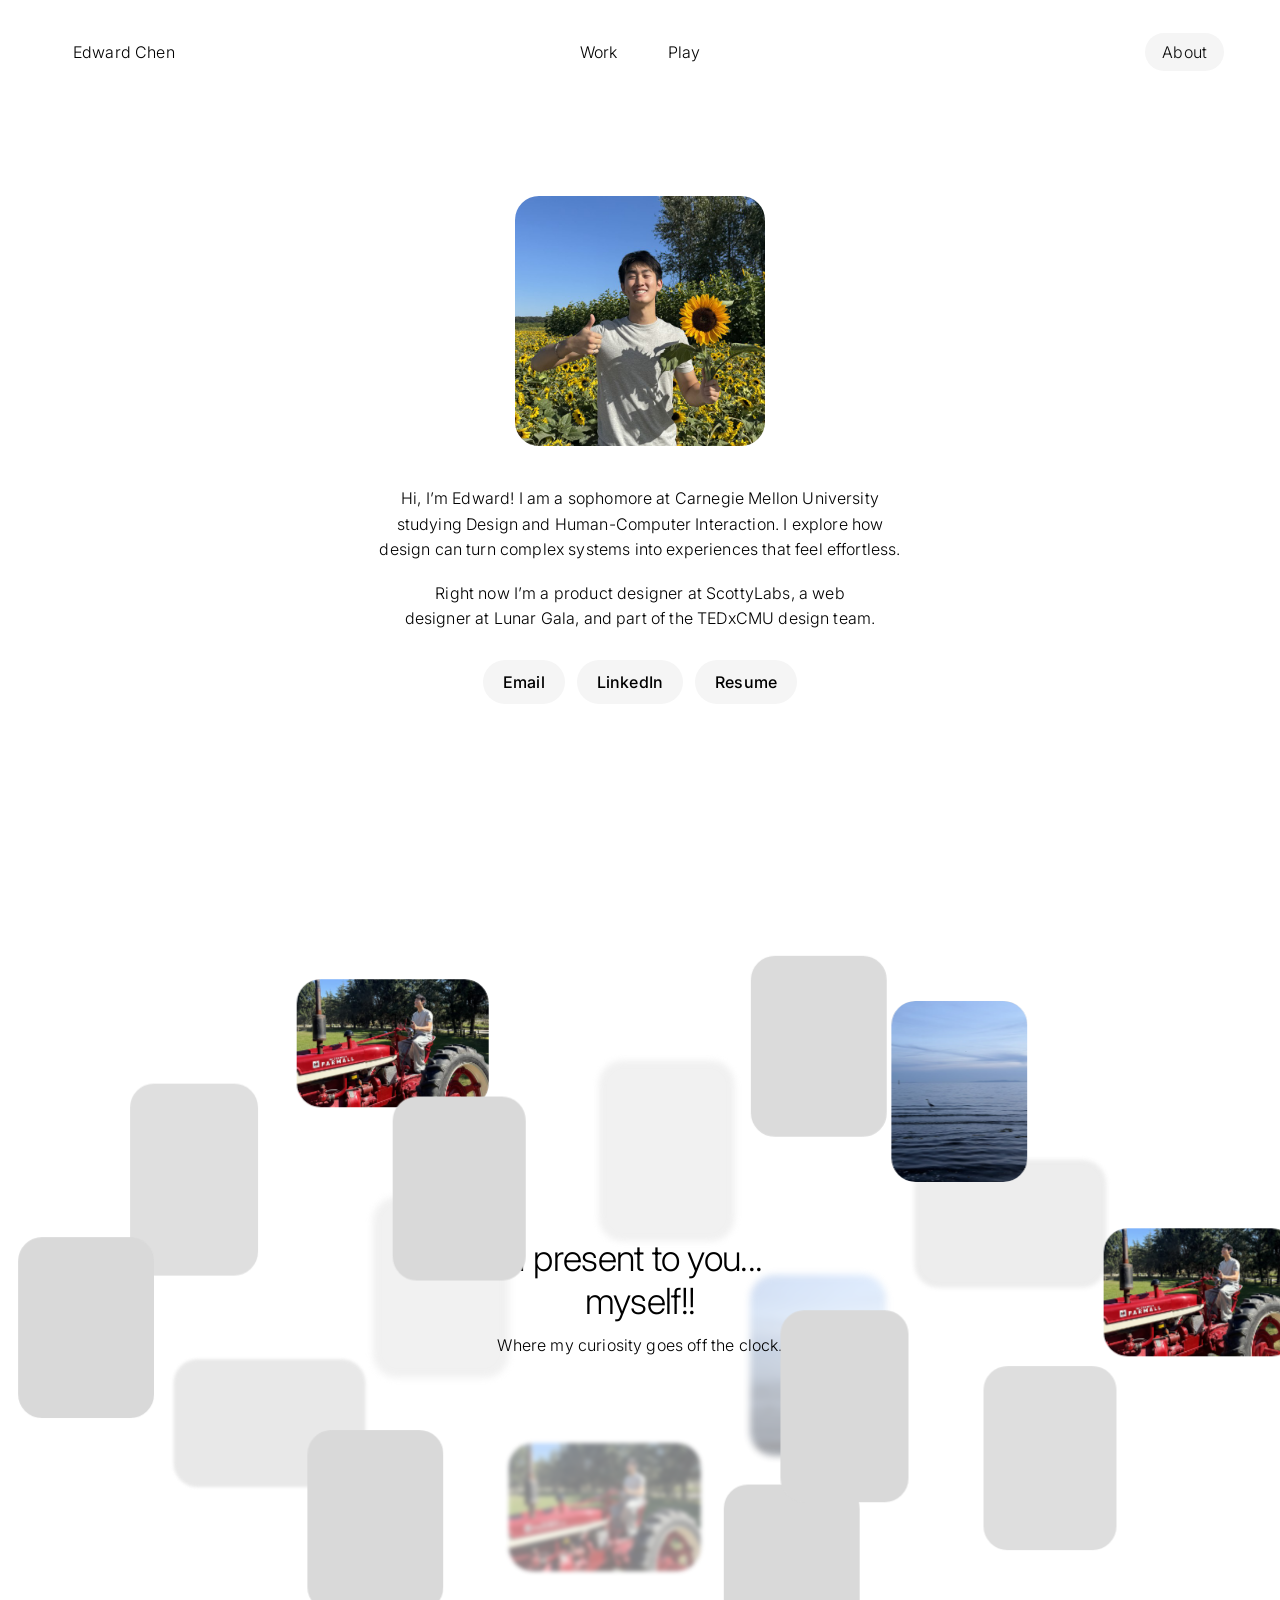
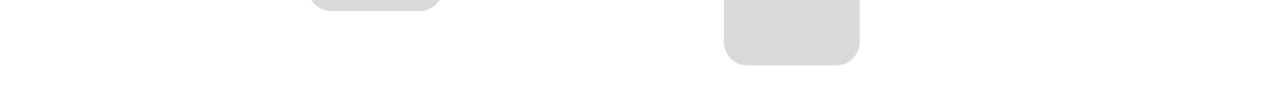
==== commit 1f822724: "Bring the site's text onto one type scale and the selection pills onto the Get in touch grey About a" ====
--- a/about.html
+++ b/about.html
@@ -25,11 +25,12 @@
   <section class="about-page">
     <div class="about-image"><img src="images/about/edward-sunflowers.jpg" alt="Edward Chen giving a thumbs up in a sunflower field, holding a sunflower" width="640" height="640" /></div>
     <div class="about-text">
-      <p><span class="about-key">Hi, I’m Edward!</span> I am a sophomore at <span class="about-key">Carnegie Mellon University</span> studying <span class="about-key">Design and Human-Computer Interaction</span>. I explore how design can turn complex systems into experiences that feel effortless. Right now I’m a product designer at <span class="about-key">ScottyLabs</span>, a web designer at <span class="about-key">Lunar Gala</span>, and part of the <span class="about-key">TEDxCMU</span> design team.</p>
+      <p class="hero-headline">Hi, I’m Edward! I am a sophomore at Carnegie Mellon University studying Design and Human-Computer Interaction. I explore how design can turn complex systems into experiences that feel effortless.</p>
+      <p class="hero-sub">Right now I’m a product designer at ScottyLabs, a web designer at Lunar Gala, and part of the TEDxCMU design team.</p>
       <div class="about-buttons">
-        <a href="mailto:edwardchen530@gmail.com" class="about-pill">Email</a>
-        <a href="https://www.linkedin.com/in/edward-chen-359a8a384/" class="about-pill" target="_blank" rel="noopener">LinkedIn</a>
-        <a href="resume.pdf" class="about-pill" target="_blank" rel="noopener">Resume</a>
+        <a href="mailto:edwardchen530@gmail.com" class="pill-button">Email</a>
+        <a href="https://www.linkedin.com/in/edward-chen-359a8a384/" class="pill-button" target="_blank" rel="noopener">LinkedIn</a>
+        <a href="resume.pdf" class="pill-button" target="_blank" rel="noopener">Resume</a>
       </div>
     </div>
   </section>
--- a/css/style.css
+++ b/css/style.css
@@ -25,7 +25,8 @@
 }
 
 body {
-  font-family: 'Helvetica Neue', 'HelveticaNeue', 'Helvetica', 'Inter', -apple-system, BlinkMacSystemFont, sans-serif;
+  /* Inter ahead of Helvetica, which Windows quietly swaps for Arial. */
+  font-family: 'Helvetica Neue', 'HelveticaNeue', 'Inter', 'Helvetica', -apple-system, BlinkMacSystemFont, sans-serif;
   font-weight: 300;
   color: #000000;
   background: #FFFFFF;
@@ -78,6 +79,7 @@
   z-index: 100;
   font-size: 16px;
   font-weight: 300;
+  letter-spacing: 0.01em;
 }
 
 .nav-logo   { justify-self: start; }
@@ -138,15 +140,7 @@
 /* Which section is current is written into the markup, so the pill is drawn
    from the very first frame with no measuring involved. */
 .nav-center a.is-current {
-  border-color: #000000;
-}
-
-/* Only once a picture is actually behind the pill does the stroke give way to a
-   white fill. Scrolling over body copy keeps the stroke, since a white fill on
-   a white page is invisible. */
-.nav-art .nav-center a.is-current {
-  background: rgba(255, 255, 255, 0.92);
-  border-color: transparent;
+  background: var(--surface);
 }
 
 /* Once the script is up it hands the pill over to a single element that can
@@ -154,26 +148,25 @@
    other can only switch one border off and another on, which is a jump; a lone
    element has a position to animate. The static pill above is what shows until
    this takes over, so nothing flashes on load. */
-.nav-js .nav-center a.is-current,
-.nav-js.nav-art .nav-center a.is-current {
-  border-color: transparent;
+.nav-js .nav-center a.is-current {
   background: transparent;
 }
 
 .nav-marker {
   position: absolute;
-  top: 3px;
+  /* The container's 4px padding, so it sits on the link at the link's height,
+     the same as the About pill. */
+  top: 4px;
   left: 0;
-  height: calc(100% - 6px);
+  height: calc(100% - 8px);
   width: 0;
   border-radius: 999px;
-  border: 1px solid #000000;
-  background: transparent;
+  background: var(--surface);
   opacity: 0;
   pointer-events: none;
   transition: transform 0.34s cubic-bezier(0.22, 0.61, 0.36, 1),
               width 0.34s cubic-bezier(0.22, 0.61, 0.36, 1),
-              background 0.3s ease, border-color 0.3s ease, opacity 0.2s ease;
+              opacity 0.2s ease;
 }
 
 .nav-marker.is-set {
@@ -183,11 +176,6 @@
 /* Placing it for the first time, or after a resize, must not animate. */
 .nav-marker.no-anim {
   transition: none;
-}
-
-.nav-art .nav-marker {
-  background: rgba(255, 255, 255, 0.92);
-  border-color: transparent;
 }
 
 @media (prefers-reduced-motion: reduce) {
@@ -215,18 +203,6 @@
 
 .nav-right {
   font-weight: 300;
-}
-
-/* About is its own pill rather than a stop for the marker, so on its own page
-   it takes the marker's look directly: the black stroke, and the white fill
-   once a picture is behind it. */
-.nav .nav-right.is-current {
-  border-color: #000000;
-}
-
-.nav.nav-art .nav-right.is-current {
-  background: rgba(255, 255, 255, 0.92);
-  border-color: transparent;
 }
 
 /* ---------- HOME PAGE ---------- */
@@ -259,27 +235,33 @@
   font-weight: 300;
   /* wide enough to hold the sentence on a single line, as in the reference */
   max-width: 560px;
-  line-height: 1.5;
+  line-height: 1.6;
   margin-bottom: 18px;
-  letter-spacing: -0.01em;
-}
-
+  letter-spacing: 0.01em;
+  text-wrap: balance;
+}
+
+/* The headline's size, line and tracking: 14px beside 16px, in the same colour
+   and weight, was too close to read as deliberate. Only the space sets it apart. */
 .hero-sub {
-  font-size: 13px;
+  font-size: 16px;
   font-weight: 300;
+  line-height: 1.6;
+  letter-spacing: 0.01em;
   color: #000000;
   margin-bottom: 28px;
+  text-wrap: balance;
 }
 
 .pill-button {
   display: inline-block;
-  padding: 14px 20px;
+  padding: 10px 20px;
   background: var(--surface);
   border-radius: 999px;
   font-size: 16px;
   font-weight: 500;
-  line-height: 1;
-  letter-spacing: -0.01em;
+  line-height: 1.5;
+  letter-spacing: 0.01em;
   transition: background 0.2s ease;
 }
 
@@ -397,8 +379,8 @@
   text-align: center;
 }
 
-/* 250px is the largest that keeps the buttons on screen in a laptop window
-   about 650px tall. The source is 640px, so it stays sharp on 2x screens. */
+/* 250px keeps the buttons on screen in a laptop window about 650px tall. The
+   source is 640px, so it stays sharp on 2x screens. */
 .about-image {
   width: 250px;
   height: 250px;
@@ -415,23 +397,15 @@
   object-fit: cover;
 }
 
+/* The text takes the home hero's headline and sub, so the two pages read the
+   same. The headline's narrower phone width is for a single sentence; here it
+   would leave it narrower than the sub below it. */
 .about-text {
-  max-width: 680px;
-}
-
-.about-text p {
-  font-size: 24px;
-  font-weight: 300;
-  line-height: 1.25;
-  letter-spacing: -0.01em;
-  /* Darker than --grey, which is 2.85:1 on white and meant for small labels.
-     This is the page's main text, so it takes 4.5:1. */
-  color: #767676;
-}
-
-/* Name, school and roles: skimming the black alone still gives the story. */
-.about-key {
-  color: #000000;
+  max-width: 560px;
+}
+
+.about-text .hero-headline {
+  max-width: none;
 }
 
 .about-buttons {
@@ -439,7 +413,6 @@
   flex-wrap: wrap;
   justify-content: center;
   gap: 12px;
-  margin-top: 40px;
 }
 
 @media (max-width: 720px) {
@@ -448,22 +421,6 @@
     height: 216px;
     border-radius: 16px;
   }
-
-  .about-text p { font-size: 20px; }
-}
-
-.about-pill {
-  padding: 8px 20px;
-  border: 1px solid #000000;
-  border-radius: 999px;
-  font-size: 14px;
-  transition: background 0.2s ease;
-}
-
-.about-pill:hover {
-  background: #000000;
-  color: #FFFFFF;
-  opacity: 1;
 }
 
 /* ---------- CASE STUDY PAGE ---------- */
@@ -1177,16 +1134,17 @@
   text-decoration: none;
   border: 1px solid transparent;
   border-radius: 999px;
-  transition: color 0.25s ease, border-color 0.25s ease;
+  transition: color 0.25s ease, background 0.25s ease;
 }
 
 .case-rail a:hover {
   color: #000000;
 }
 
+/* The grey of the header's current pill and the Get in touch button. */
 .case-rail a.is-here {
   color: #000000;
-  border-color: #1A1A1A;
+  background: var(--surface);
 }
 
 .case-rail a:focus-visible {
@@ -1556,7 +1514,7 @@
   }
 
   .pill-button {
-    padding: 13px 18px;
+    padding: 9px 18px;
   }
 
   .project-label {
@@ -3063,6 +3021,7 @@
   font-size: 14px;
   font-weight: 300;
   line-height: 1;
+  letter-spacing: 0.01em;
   white-space: nowrap;
   color: #000000;
   opacity: 0;
@@ -3088,15 +3047,6 @@
     transition-duration: 0.01s;
     transition-delay: 0s;
   }
-}
-
-/* With the custom cursor on, the cursor is the hover state. The About pills
-   otherwise turn black under it, and the disc flips their middle back to
-   white, leaving two black half-moons. On touch there is no cursor, so the
-   pills keep their fill there. */
-html.has-cursor .about-pill:hover {
-  background: transparent;
-  color: inherit;
 }
 
 /* The glass cursor, switched on by GLASS in js/cursor.js, which also gives
@@ -3224,9 +3174,7 @@
 }
 
 /* Over a dark picture or panel (nav.js sets is-dark per pill) the glass is
-   left as it is and only the labels turn white. The current link's marker,
-   a near-white chip over pictures, would hide a white label, so over dark it
-   is a faint lift of light instead. */
+   left as it is and only the labels turn white. */
 .nav .nav-logo.is-dark,
 .nav .nav-right.is-dark,
 .nav .nav-center.is-dark,
@@ -3234,12 +3182,6 @@
   color: #FFFFFF;
   transition: color 0.35s ease, background 0.35s ease, border-color 0.35s ease, box-shadow 0.35s ease,
               -webkit-backdrop-filter 0.35s ease, backdrop-filter 0.35s ease;
-}
-
-.nav .nav-center.is-dark .nav-marker,
-.nav .nav-right.is-current.is-dark {
-  background: rgba(255, 255, 255, 0.16);
-  border-color: transparent;
 }
 
 /* The header in the cursor's lens, switched on by HEADER_LENS in
@@ -3372,12 +3314,25 @@
   .lg-glass.is-dark {
     color: #000000;
   }
-
-  .nav .nav-center.is-dark .nav-marker,
-  .nav .nav-right.is-current.is-dark {
-    background: transparent;
-    border-color: #000000;
-  }
+}
+
+/* The pill on the current page is the Get in touch grey in every state: over
+   white, pictures and dark panels, and with less transparency asked for. The
+   Work and Play marker takes it above; About is its own pill rather than a
+   stop for the marker, so it sits after the glass rules to win over them. */
+.nav .nav-right.is-current {
+  background: var(--surface);
+  border-color: transparent;
+  -webkit-backdrop-filter: none;
+  backdrop-filter: none;
+  box-shadow: none;
+}
+
+/* The grey stays light over dark, so its own label stays black. Under
+   LABEL_BLEND the difference layer already gets this right. */
+html:not(.nav-blend) .nav .nav-center.is-dark a.is-current,
+html:not(.nav-blend) .nav .nav-right.is-current.is-dark {
+  color: #000000;
 }
 
 /* ---------- GEMINI DESIGN KIT ----------
@@ -3724,7 +3679,6 @@
 
 .pos-state__cap .pos-num {
   margin-right: 8px;
-  letter-spacing: 0.02em;
 }
 
 @media (max-width: 720px) {
@@ -3790,7 +3744,6 @@
 .pos-row__title .pos-num {
   color: inherit;
   margin-right: 10px;
-  letter-spacing: 0.02em;
 }
 
 .pos-row__text .cap-body {
@@ -3922,12 +3875,15 @@
      20px  subhead, card title,
            quote line, list item         line 1.25  tracking -0.01em
      16px  everything read: body, labels,
-           meta, nav, pills              line 1.6 for text, 1.5 for labels
+           meta, nav (14px on phones),
+           pills                         line 1.6 for text, 1.5 for labels
+                                         tracking +0.01em
      14px  everything secondary: captions,
-           rail, controls, sources, footer   line 1.5
+           rail, controls, sources, footer   line 1.5   tracking +0.01em
 
    Labels share the body size and are told apart by the system grey, as the
-   reference does. The one weight above 300 is the filled pill button's 500. */
+   reference does. The one weight above 300 is the filled pill button's 500.
+   The case studies vary this under TYPE AFTER WENDY YU'S CAPSULE below. */
 
 /* 20px */
 .cap-moment,
@@ -3957,6 +3913,7 @@
 }
 
 /* 16px, labels and meta, in grey where they label something */
+.project-label,
 .cap-eyebrow,
 .meta-label,
 .meta-value,
@@ -3965,14 +3922,15 @@
 .cap-page .meta-label,
 .cap-page .reframe-label,
 .cap-page .meta-value,
-.cap-page .case-toc,
-.about-pill {
+.cap-page .case-toc {
   font-size: 16px;
   line-height: 1.5;
   letter-spacing: 0.01em;
 }
 
 /* 14px, secondary */
+.finding__cap,
+.chart__under,
 .reframe-sub,
 .cap-card-num,
 .proto-cap,
@@ -3983,7 +3941,6 @@
 .cap-pair figcaption,
 .cap-cap,
 .case-sources,
-.hero-sub,
 .work-cap,
 .viewer-cap,
 .gallery-hint,
@@ -4015,21 +3972,32 @@
   }
 }
 
-/* ---------- TYPE AFTER WENDY YU'S CAPSULE (CVS page) ----------
+/* ---------- TYPE AFTER WENDY YU'S CAPSULE (case studies) ----------
    Measured off wendyyudesign.com/capsule. It uses one weight, Light (300),
    for every line, as this site already does; its hierarchy comes from size,
    leading, tracking and colour:
 
-     36px title, 24px section, 20px subhead    leading 1.2, no tracking
-     15px body                                 leading 22px, +0.03em
-     15px section label and fact label         leading 1.2, #969696
-
-   Scoped to the CVS page by .type-wendy on its <html>; take the class off
-   to go back. */
+     36px title (30px on phones), 24px section,
+     20px subhead                              leading 1.2, no tracking
+     16px body                                 leading 1.6, +0.03em
+     16px section label and fact label         leading 1.2, the system grey
+
+   Her body and labels are 15px. Here they are the site's 16px: 15px sat only
+   1.07 times the 14px captions, and the 620px measure is set for 16px, at
+   which the longest pages run about 66 characters a line rather than 78. */
+
+   Scoped to the case studies by .type-wendy on their <html>; take the class
+   off to go back. */
 .type-wendy .case-title {
   font-size: 36px;
   line-height: 1.2;
   letter-spacing: normal;
+}
+
+@media (max-width: 720px) {
+  .type-wendy .case-title {
+    font-size: 30px;
+  }
 }
 
 .type-wendy .cap-title {
@@ -4055,8 +4023,8 @@
 .type-wendy .cap-list dd,
 .type-wendy .kit-duo__text,
 .type-wendy .meta-value {
-  font-size: 15px;
-  line-height: 22px;
+  font-size: 16px;
+  line-height: 1.6;
   letter-spacing: 0.03em;
 }
 
@@ -4064,10 +4032,10 @@
 .type-wendy .meta-label,
 .type-wendy .reframe-label,
 .type-wendy .kit-duo__label {
-  font-size: 15px;
+  font-size: 16px;
   line-height: 1.2;
   letter-spacing: normal;
-  color: #969696;
+  color: var(--grey);
 }
 
 /* Weights, after her page. It sets them on its variable font's weight axis
@@ -4384,7 +4352,7 @@
   font-size: 36px;
   font-weight: 300;
   line-height: 1.2;
-  letter-spacing: normal;
+  letter-spacing: -0.02em;
   text-wrap: balance;
 }
 
@@ -4628,7 +4596,7 @@
   font-size: 36px;
   font-weight: 300;
   line-height: 1.2;
-  letter-spacing: -0.02em;
+  letter-spacing: normal;
   font-variant-numeric: tabular-nums;
 }
 
@@ -5013,7 +4981,6 @@
   .nav-logo,
   .nav-right,
   .pill-button,
-  .about-pill,
   .case-toc a {
     position: relative;
   }
@@ -5022,7 +4989,6 @@
   .nav-right::after,
   .nav-center a::after,
   .pill-button::after,
-  .about-pill::after,
   .case-toc a::after {
     content: "";
     position: absolute;
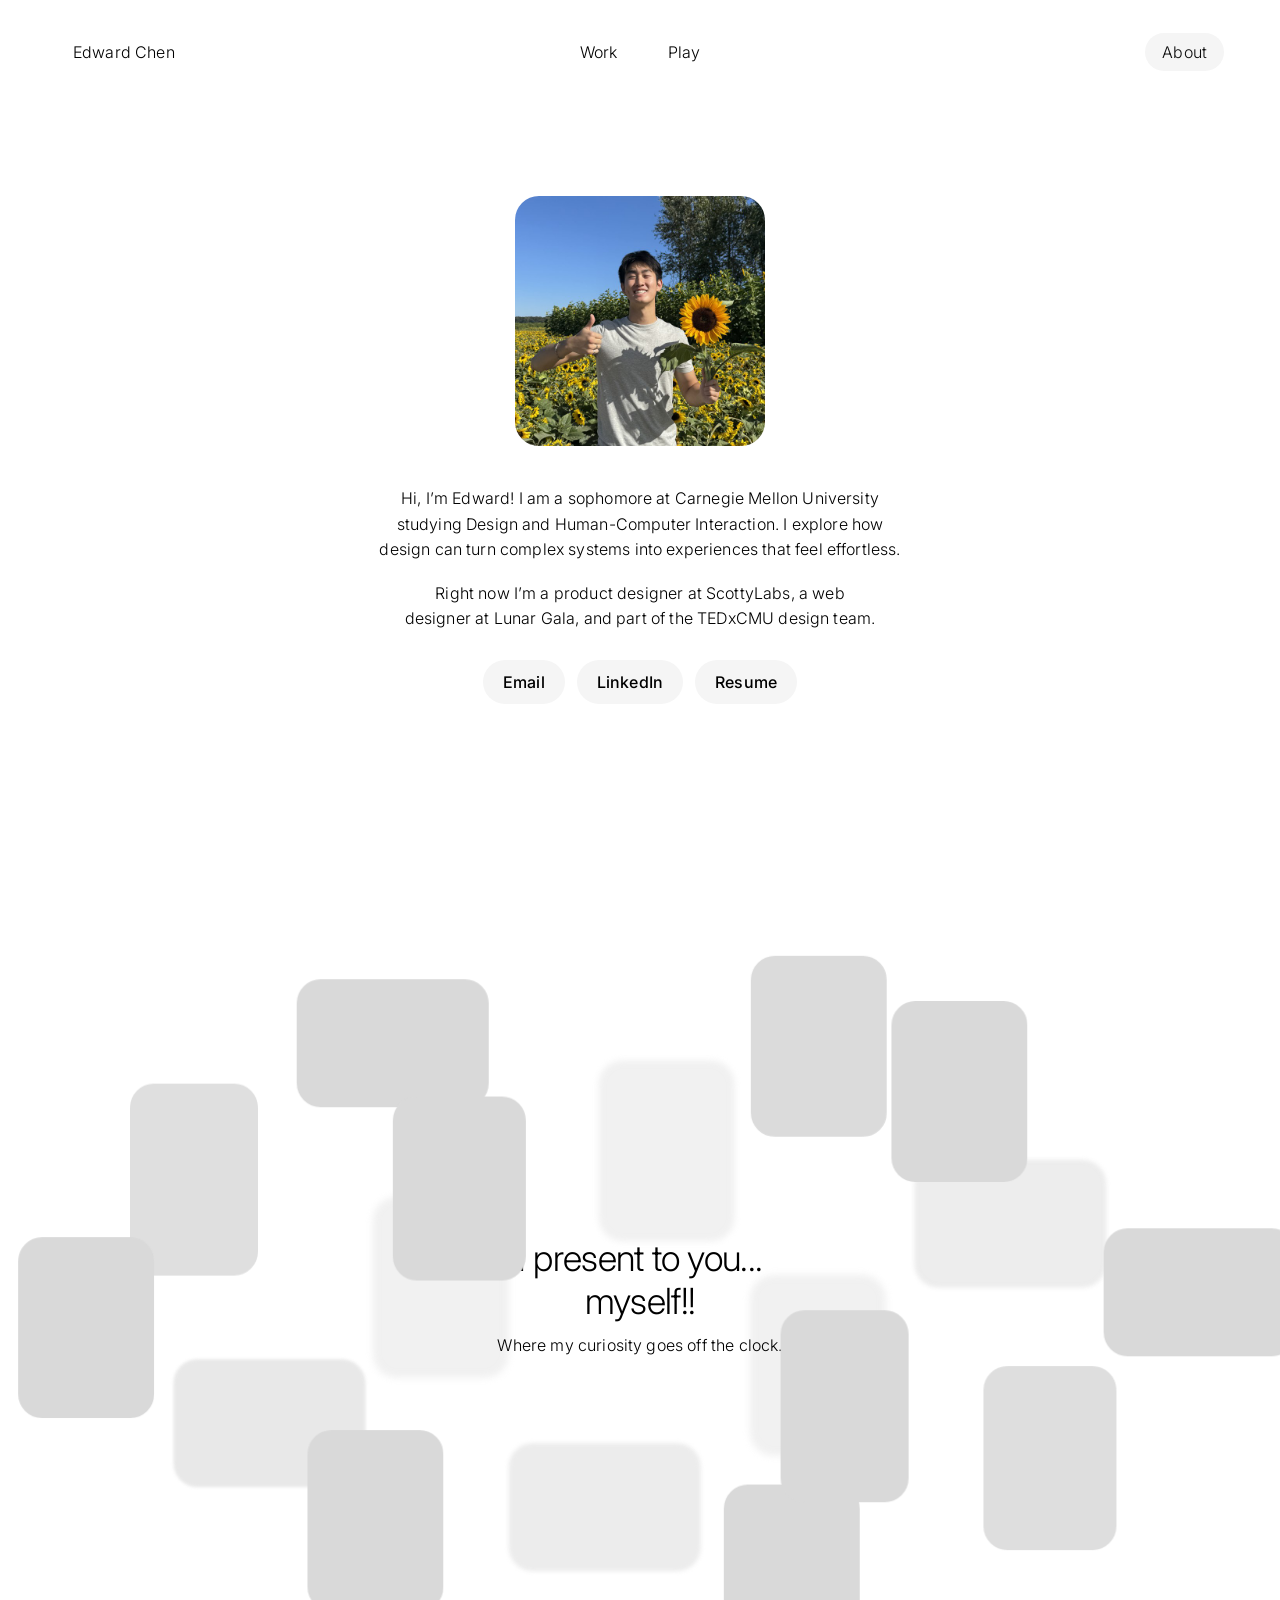
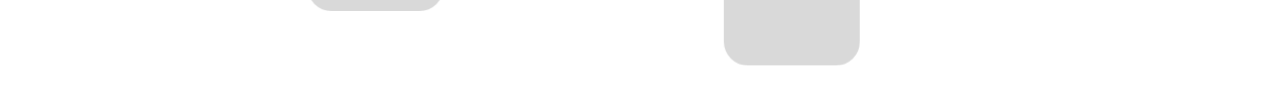
==== commit 62480cce: "Greet visitors on About: the photo, then "Hi, I'm Edward!" word by word, a pause, then the rest Play" ====
--- a/about.html
+++ b/about.html
@@ -8,6 +8,7 @@
   <link rel="preconnect" href="https://fonts.gstatic.com" crossorigin />
   <link rel="stylesheet" href="https://fonts.googleapis.com/css2?family=Inter:wght@300;400;500&display=swap" />
   <link rel="stylesheet" href="css/style.css" />
+  <script src="js/about-greeting.js"></script>
 </head>
 <body>
 
--- a/css/style.css
+++ b/css/style.css
@@ -1875,6 +1875,19 @@
   max-width: min(460px, calc(100vw - 48px));
   text-align: center;
   z-index: 2;
+  transition: opacity 0.6s ease;
+}
+
+/* Until the script has built the room its pictures and captions sit in a pile
+   at its centre, so the room stays out of sight until then. The words under
+   it wait until it has (nearly) arrived, so the room doesn't rise through
+   them; see the arrival in play.html. */
+.gallery-stage:not(.is-built) .room {
+  visibility: hidden;
+}
+.gallery-stage:not(.is-shown) .gallery-welcome,
+.gallery-stage:not(.is-shown) .gallery-hint {
+  opacity: 0;
 }
 
 .gallery-welcome-title {
@@ -1923,6 +1936,63 @@
   animation-duration: 160ms;
   animation-timing-function: cubic-bezier(0.4, 0, 0.2, 1);
 }
+
+/* Card becomes the case study. The nav is left unnamed on purpose: a
+   view-transition-name makes it a backdrop root, so its glass pills stop
+   blurring the page behind them, and the blended labels vanish from its
+   snapshot. Unnamed, it rides the 160ms root crossfade, between two
+   identical headers. */
+
+::view-transition-group(proj-cvs),
+::view-transition-group(proj-gemini),
+::view-transition-group(proj-sessions) {
+  animation-duration: 640ms;
+  animation-timing-function: cubic-bezier(0.32, 0.72, 0, 1);
+  z-index: 2;
+}
+::view-transition-old(proj-cvs), ::view-transition-new(proj-cvs),
+::view-transition-old(proj-gemini), ::view-transition-new(proj-gemini),
+::view-transition-old(proj-sessions), ::view-transition-new(proj-sessions) {
+  /* The card and the hero differ in shape, so each picture fills the
+     morphing box instead of stretching to it. */
+  height: 100%;
+  object-fit: cover;
+  mix-blend-mode: normal;
+}
+/* The film on the card and the one in the hero are at different frames, so
+   a crossfade as long as the morph shows both at once. Instead the incoming
+   picture fades in over the outgoing one in 160ms, with the page, and the
+   outgoing one goes once it is covered. Both animations are replaced whole:
+   Chromium's own crossfade adds the two pictures together through an
+   animation, which over an opaque picture bleaches to white. */
+::view-transition-new(proj-cvs),
+::view-transition-new(proj-gemini),
+::view-transition-new(proj-sessions) {
+  animation: vt-fade-in 160ms cubic-bezier(0.4, 0, 0.2, 1) both;
+}
+::view-transition-old(proj-cvs),
+::view-transition-old(proj-gemini),
+::view-transition-old(proj-sessions) {
+  animation: vt-fade-out 160ms cubic-bezier(0.4, 0, 0.2, 1) 160ms both;
+}
+/* One with no partner on the other page fades with the page instead of
+   hanging over it. js/page-transition.js keeps such cards out of the
+   transition altogether; this covers a browser that doesn't say where a
+   navigation leads. */
+::view-transition-old(proj-cvs):only-child,
+::view-transition-old(proj-gemini):only-child,
+::view-transition-old(proj-sessions):only-child {
+  animation-delay: 0s;
+}
+@keyframes vt-fade-in {
+  from { opacity: 0; }
+}
+@keyframes vt-fade-out {
+  to { opacity: 0; }
+}
+/* Set by js/page-transition.js on every card or hero but the one that
+   morphs, so the rest stay in the page, under the header. */
+.vt-off { view-transition-name: none !important; }
 
 @media (prefers-reduced-motion: reduce) {
   ::view-transition-group(*),
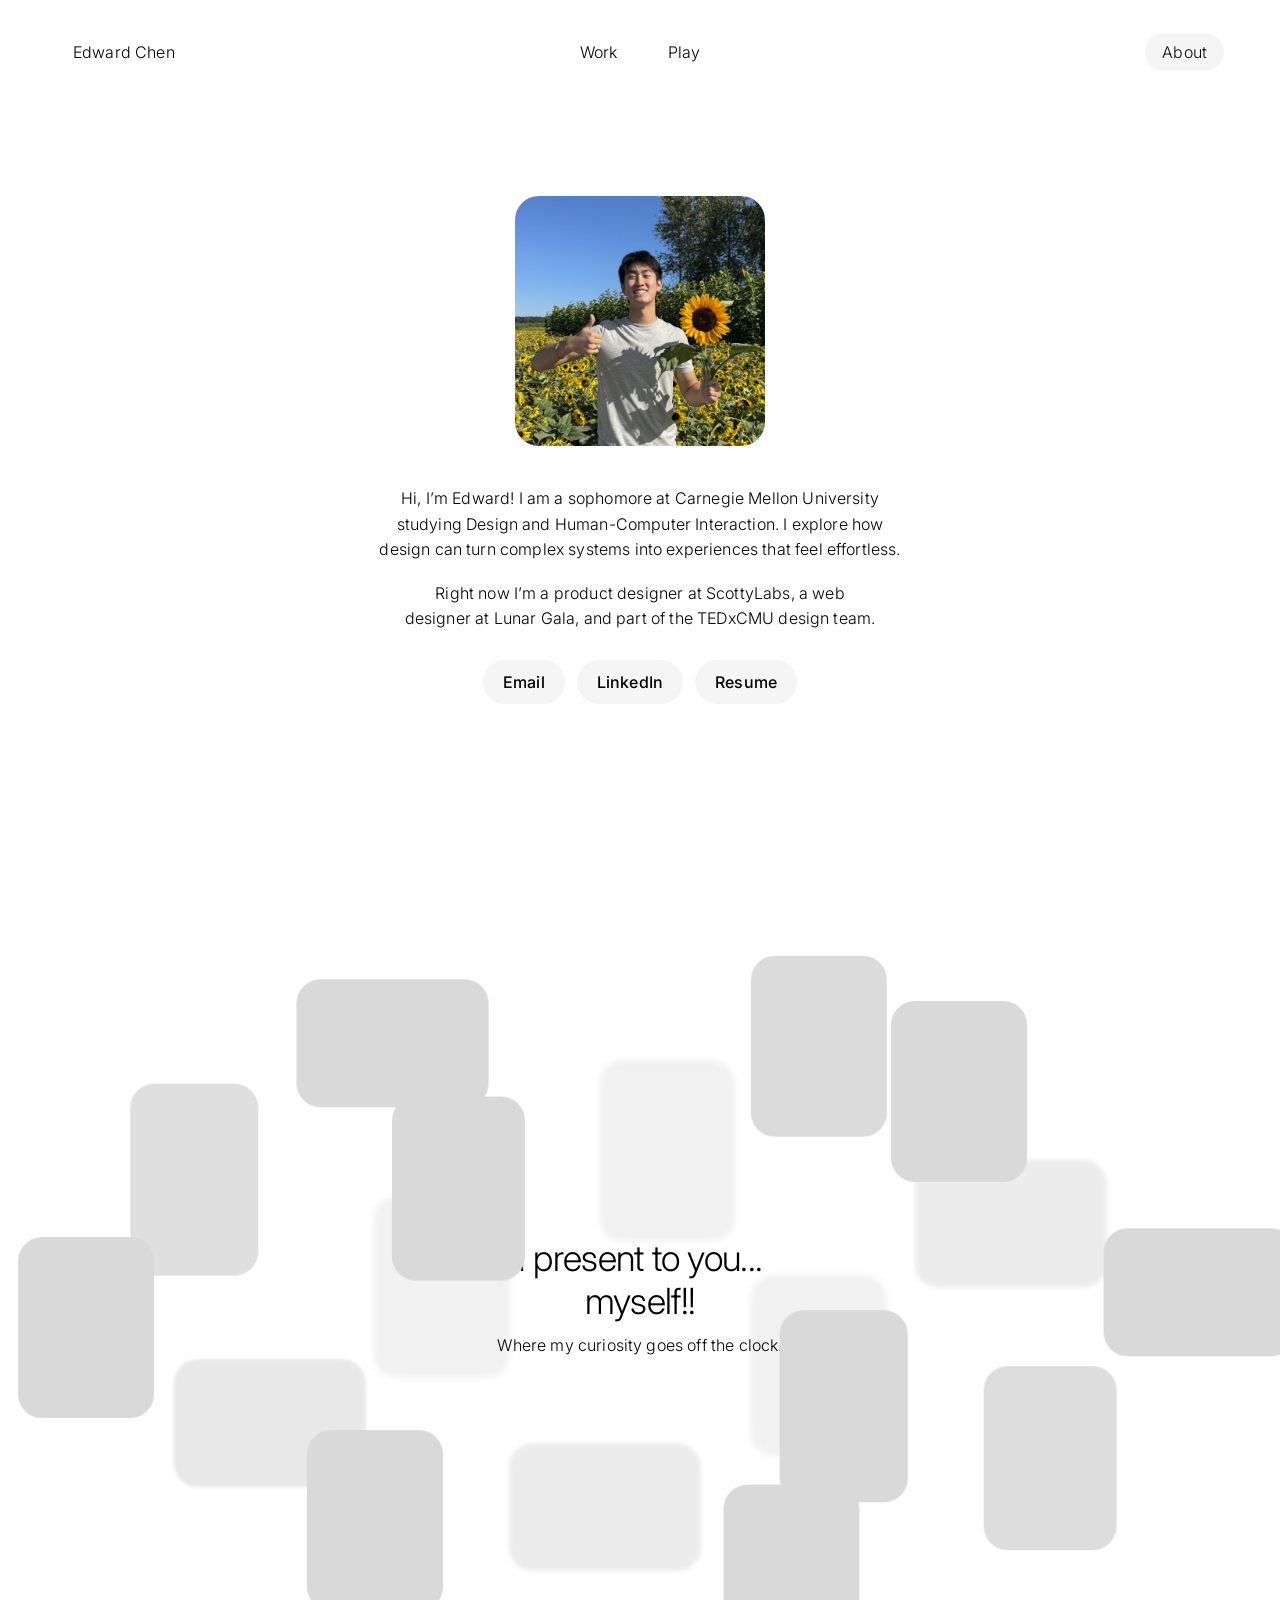
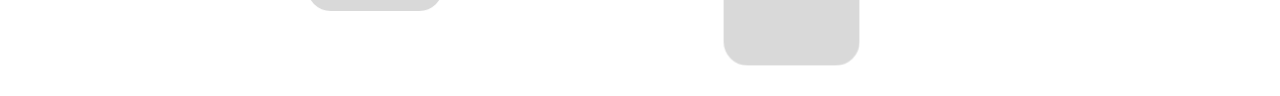
==== commit 7743d8ce: "Smoother page changes, a Work link that lands on the project, and an ink favicon - The nav's Work li" ====
--- a/about.html
+++ b/about.html
@@ -4,6 +4,8 @@
   <meta charset="UTF-8" />
   <meta name="viewport" content="width=device-width, initial-scale=1.0" />
   <title>About — Edward Chen</title>
+  <link rel="icon" href="favicon.ico" sizes="any" />
+  <link rel="apple-touch-icon" href="apple-touch-icon.png" />
   <link rel="preconnect" href="https://fonts.googleapis.com" />
   <link rel="preconnect" href="https://fonts.gstatic.com" crossorigin />
   <link rel="stylesheet" href="https://fonts.googleapis.com/css2?family=Inter:wght@300;400;500&display=swap" />
--- a/css/style.css
+++ b/css/style.css
@@ -22,6 +22,18 @@
   /* The secondary text grey: labels, captions, sources, the section menus.
      The same #999999 the design system spec uses for its small print. */
   --grey: #999999;
+  /* Corners. Every picture and plate takes --radius; a picture set inside a
+     plate takes --radius-inset. Pills, circles, and parts of a chart or of a
+     prototype's own screen keep their own. Play's gallery reads the same
+     24 / 16 in play.html, where the pictures are drawn in 3D. */
+  --radius: 24px;
+  --radius-inset: 8px;
+}
+
+@media (max-width: 720px) {
+  :root {
+    --radius: 16px;
+  }
 }
 
 body {
@@ -329,7 +341,7 @@
   width: 100%;
   aspect-ratio: 16 / 9;
   background: var(--surface);
-  border-radius: 48px;
+  border-radius: var(--radius);
   overflow: hidden;
   position: relative;
   transition: transform 0.3s ease;
@@ -385,7 +397,7 @@
   width: 250px;
   height: 250px;
   background: #D9D9D9;
-  border-radius: 24px;
+  border-radius: var(--radius);
   overflow: hidden;
   flex-shrink: 0;
 }
@@ -419,7 +431,6 @@
   .about-image {
     width: 216px;
     height: 216px;
-    border-radius: 16px;
   }
 }
 
@@ -433,7 +444,7 @@
   margin: 0 auto;
   aspect-ratio: 16 / 9;
   background: #FBFEFF;
-  border-radius: 32px;
+  border-radius: var(--radius);
   overflow: hidden;
   position: relative;
 }
@@ -609,7 +620,7 @@
 .ba-column {
   padding: 40px;
   background: #FBFEFF;
-  border-radius: 24px;
+  border-radius: var(--radius);
 }
 
 .ba-tag {
@@ -808,7 +819,7 @@
 
 .cap-card {
   border: 1px solid #E5E5E5;
-  border-radius: 14px;
+  border-radius: var(--radius);
   padding: 18px 20px 20px;
 }
 
@@ -879,7 +890,7 @@
   gap: 16px;
   align-items: stretch;
   background: #F5F5F5;
-  border-radius: 16px;
+  border-radius: var(--radius);
   padding: 16px;
   margin: 20px 0 0;
 }
@@ -910,7 +921,7 @@
 
 .spec-card {
   background: #FFFFFF;
-  border-radius: 12px;
+  border-radius: var(--radius-inset);
   padding: 22px;
   height: calc(100% - 41px);
 }
@@ -1010,7 +1021,7 @@
 
 .spec-table-box {
   background: #F6F7F8;
-  border-radius: 8px;
+  border-radius: var(--radius-inset);
   padding: 14px 12px;
 }
 
@@ -1204,7 +1215,7 @@
   margin: 44px 0 0;
   padding: 30px 34px;
   background: #FBFEFF;
-  border-radius: 24px;
+  border-radius: var(--radius);
 }
 
 .takeaway-label {
@@ -1284,7 +1295,7 @@
   display: block;
   width: 100%;
   height: auto;
-  border-radius: 20px;
+  border-radius: var(--radius);
 }
 
 .split-text {
@@ -1354,7 +1365,7 @@
 
 .signal-col {
   padding: 30px 28px 32px;
-  border-radius: 24px;
+  border-radius: var(--radius);
   background: #FBFEFF;
   min-width: 0;
 }
@@ -1411,7 +1422,7 @@
   max-width: 100%;
   max-height: 82vh;
   margin-inline: auto;
-  border-radius: 24px;
+  border-radius: var(--radius);
   background: #FBFEFF;
 }
 
@@ -1450,7 +1461,7 @@
 
 .phone-single img {
   width: 100%;
-  border-radius: 24px;
+  border-radius: var(--radius);
 }
 
 .phone-grid img {
@@ -1461,7 +1472,7 @@
   width: auto;
   max-width: 100%;
   margin-inline: auto;
-  border-radius: 24px;
+  border-radius: var(--radius);
   background: transparent;
 }
 
@@ -1519,10 +1530,6 @@
 
   .project-label {
     margin-bottom: 28px;
-  }
-
-  .project-card {
-    border-radius: 28px;
   }
 
   .case-title {
@@ -1777,13 +1784,8 @@
   max-height: calc(100vh - 170px);
   width: auto;
   height: auto;
-  /* The radius every picture and plate on the site takes, 16px on phones. */
-  border-radius: 24px;
+  border-radius: var(--radius);
   cursor: default;
-}
-
-@media (max-width: 720px) {
-  .viewer-frame img { border-radius: 16px; }
 }
 
 .viewer-cap {
@@ -2033,7 +2035,7 @@
   margin: 26px 0 14px;
   padding: 68px 32px 58px;
   background: #000000;
-  border-radius: 24px;
+  border-radius: var(--radius);
 }
 
 .widget-col {
@@ -2196,7 +2198,6 @@
     grid-template-columns: minmax(0, 320px);
     gap: 46px;
     padding: 44px 20px 36px;
-    border-radius: 20px;
   }
 }
 
@@ -2247,7 +2248,7 @@
   width: 100%;
   height: auto;
   display: block;
-  border-radius: 20px;
+  border-radius: var(--radius);
   background: transparent;
   -webkit-user-drag: none;
 }
@@ -2511,7 +2512,7 @@
 
 .cap-pair.is-wide img {
   border: 1px solid #E5E5E5;
-  border-radius: 14px;
+  border-radius: var(--radius);
 }
 
 .cap-pair figcaption {
@@ -2887,7 +2888,7 @@
   position: relative;
   width: 100%;
   aspect-ratio: 1366 / 768;
-  border-radius: 20px;
+  border-radius: var(--radius);
   overflow: hidden;
   background: var(--surface);
 }
@@ -2901,7 +2902,7 @@
   inset: 3.2%;
   width: 93.6%;
   height: 93.6%;
-  border-radius: 8px;
+  border-radius: var(--radius-inset);
   background: #FFFFFF;
   opacity: 0;
   z-index: 0;
@@ -3441,7 +3442,7 @@
   display: block;
   width: 100%;
   height: auto;
-  border-radius: 16px;
+  border-radius: var(--radius);
   border: 1px solid #E5E5E5;
 }
 
@@ -3454,7 +3455,7 @@
   margin: 22px 0 0;
   padding: 28px;
   background: var(--surface);
-  border-radius: 24px;
+  border-radius: var(--radius);
 }
 
 .kit-board img {
@@ -3699,14 +3700,13 @@
 
 .pos-plate {
   background: var(--surface);
-  border-radius: 24px;
+  border-radius: var(--radius);
   padding: 28px;
 }
 
 @media (max-width: 720px) {
   .pos-plate {
     padding: 12px;
-    border-radius: 18px;
   }
 }
 
@@ -3730,14 +3730,14 @@
 
 .pos-state .pos-plate {
   padding: 18px;
-  border-radius: 20px;
+  border-radius: var(--radius);
 }
 
 .pos-state img {
   display: block;
   width: 100%;
   height: auto;
-  border-radius: 8px;
+  border-radius: var(--radius-inset);
   background: #FFFFFF;
 }
 
@@ -3759,7 +3759,6 @@
 
   .pos-state .pos-plate {
     padding: 10px;
-    border-radius: 16px;
   }
 }
 
@@ -3792,7 +3791,7 @@
 
 .pos-row .pos-plate {
   padding: 22px;
-  border-radius: 24px;
+  border-radius: var(--radius);
   min-width: 0;
 }
 
@@ -3800,7 +3799,7 @@
   display: block;
   width: 100%;
   height: auto;
-  border-radius: 10px;
+  border-radius: var(--radius-inset);
   background: #FFFFFF;
 }
 
@@ -3837,11 +3836,6 @@
 
   .pos-row .pos-plate {
     padding: 12px;
-    border-radius: 18px;
-  }
-
-  .pos-row .pos-plate img {
-    border-radius: 8px;
   }
 }
 
@@ -3926,14 +3920,14 @@
   margin-top: 14px;
 }
 
-/* A spreadsheet recreation shown as a picture: a hairline round it and a
-   small radius, the way the other stills sit, and the whole sheet visible. */
+/* A spreadsheet recreation shown as a picture: a hairline round it and the
+   corner every picture takes, and the whole sheet visible. */
 .cap-sheet {
   display: block;
   width: 100%;
   height: auto;
   border: 1px solid #E5E5E5;
-  border-radius: 12px;
+  border-radius: var(--radius);
 }
 
 /* ---------- TYPE SYSTEM ----------
@@ -4462,8 +4456,9 @@
   margin: 0;
   padding: 0;
   border: 0;
-  /* The radius every picture and plate on the site takes, 16px on phones. */
-  border-radius: 24px;
+  /* --radius, and 16px from the size where the strip takes its phone layout
+     (below), which is 760px rather than the 720px --radius switches at. */
+  border-radius: var(--radius);
   background: none;
   perspective: 800px;
   transform-origin: 50% center;
@@ -4813,7 +4808,7 @@
    site's 24px for pictures and plates. For colour, change the four pools. */
 .chart.is-panel {
   padding: 28px 28px 20px;
-  border-radius: 24px;
+  border-radius: var(--radius);
   overflow: hidden;
   isolation: isolate;
   background:
@@ -4987,7 +4982,7 @@
   height: auto;
   aspect-ratio: 16 / 9;
   margin: 0 24px;
-  border-radius: 24px;
+  border-radius: var(--radius);
   background: transparent;
 }
 
@@ -5001,7 +4996,6 @@
 @media (max-width: 720px) {
   .cap-page .case-hero-image:has(> .hero-film) {
     margin: 0 20px;
-    border-radius: 16px;
   }
 }
 
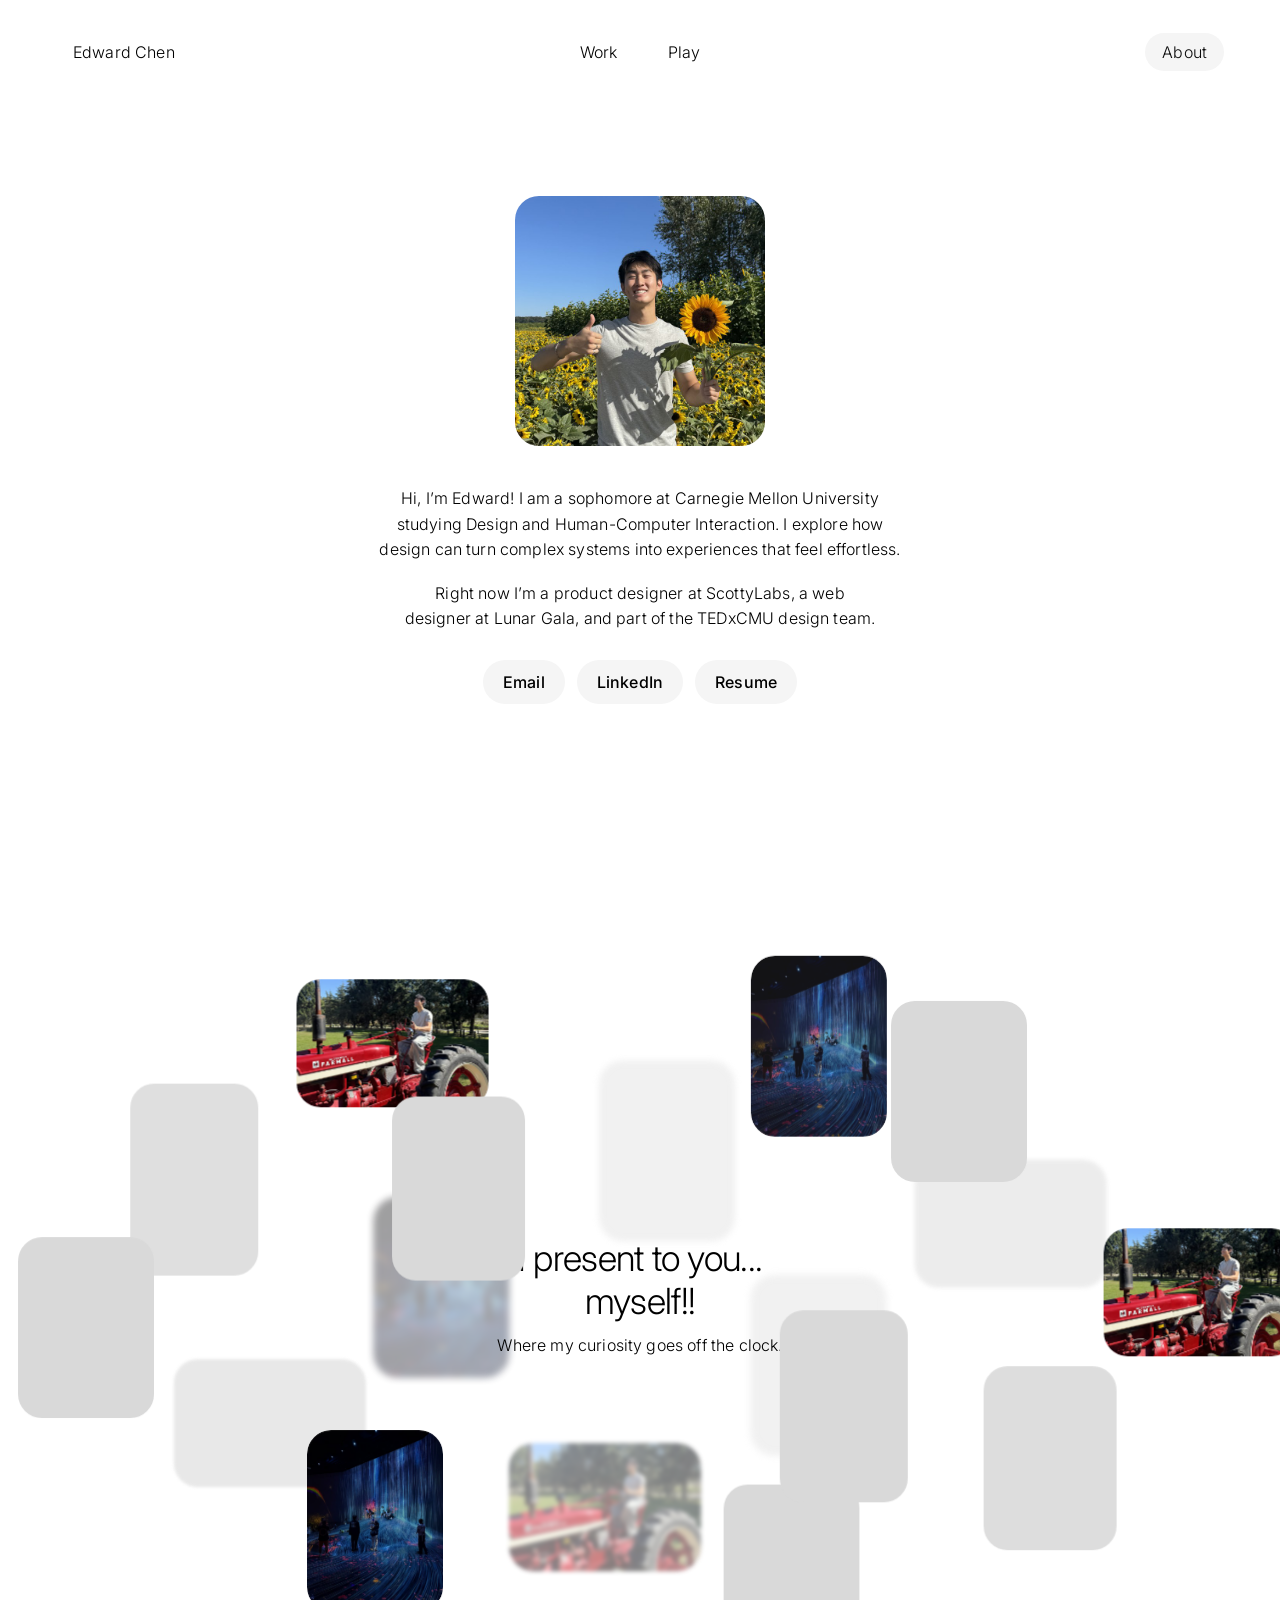
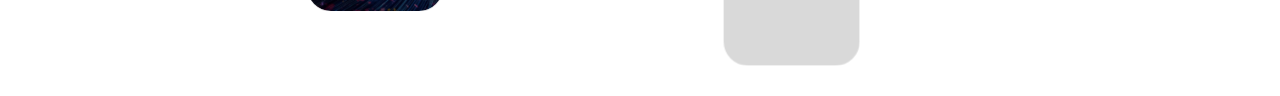
==== commit 6dc0709b: "Add a loading screen after butter.video's: "Craft is care." Taken from Butter's code: a second's wai" ====
--- a/about.html
+++ b/about.html
@@ -6,6 +6,7 @@
   <title>About — Edward Chen</title>
   <link rel="icon" href="favicon.ico" sizes="any" />
   <link rel="apple-touch-icon" href="apple-touch-icon.png" />
+  <script src="js/intro.js"></script>
   <link rel="preconnect" href="https://fonts.googleapis.com" />
   <link rel="preconnect" href="https://fonts.gstatic.com" crossorigin />
   <link rel="stylesheet" href="https://fonts.googleapis.com/css2?family=Inter:wght@300;400;500&display=swap" />
@@ -13,6 +14,8 @@
   <script src="js/about-greeting.js"></script>
 </head>
 <body>
+  <!-- The loading screen: css/style.css under LOADING SCREEN, js/intro.js. -->
+  <div class="intro-screen" aria-hidden="true" style="--n: 3"><p class="intro-screen__line"><span style="--i: 0">Craft</span> <span style="--i: 1">is</span> <span style="--i: 2">care.</span></p></div>
 
   <!-- NAV -->
   <nav class="nav">
--- a/css/style.css
+++ b/css/style.css
@@ -1913,6 +1913,73 @@
   color: var(--grey);
   transition: opacity 0.4s ease;
   z-index: 2;
+}
+
+/* ---------- LOADING SCREEN ----------
+   After butter.video's, taken from its code: one line, its words faded in one
+   after another, held, faded out the same way, then the whole screen fades
+   to show the page. js/intro.js decides when it plays.
+
+   Butter's timings (GSAP): a second's wait; each word in over 0.4s, 0.03s
+   after the one before; 0.45s after the last is in, each out over 0.4s,
+   0.03s apart; then the screen out over 0.5s. Its two curves are its own
+   "in" and "out" eases. Its line is in its site's running text style and its
+   screen in its page's grey; this one takes this site's: the hero headline's
+   type on this page's white. For a line of --n words:
+     word i in:   1s + i*0.03s
+     word i out:  1s + (n-1)*0.03s + 0.4s + 0.45s + i*0.03s
+     screen out:  that for the last word, + 0.4s */
+.intro-screen {
+  display: none;
+}
+html.intro .intro-screen {
+  position: fixed;
+  inset: 0;
+  z-index: 9999;          /* over the page and header, under the cursor (10000) */
+  pointer-events: none;
+  background: #FFFFFF;
+  display: flex;
+  justify-content: center;
+  align-items: center;
+  /* A hair short of opaque, which can't be seen (under a quarter of a level
+     of colour). Fully opaque, the browser skips drawing the page beneath, and
+     has it all to draw at once the moment the fade begins, stalling the fade
+     for a fifth of a second or more. Like this the page is drawn while the
+     screen waits, before the words come. */
+  opacity: 0.999;
+  will-change: opacity;
+  animation: intro-hide 0.5s cubic-bezier(0.815, 0.005, 0.810, 0.195) calc(2.25s + 2 * (var(--n) - 1) * 0.03s) forwards;
+}
+/* Set as the hero headline the words come from (.hero-headline), as Butter
+   sets its line in its own running text style. */
+.intro-screen__line {
+  margin: 0;
+  font-family: 'Helvetica Neue', 'HelveticaNeue', 'Inter', 'Helvetica', -apple-system, BlinkMacSystemFont, sans-serif;
+  -webkit-font-smoothing: antialiased;
+  font-weight: 300;
+  font-size: 16px;
+  line-height: 1.6;
+  letter-spacing: 0.01em;
+  color: #000000;
+}
+.intro-screen__line span {
+  /* each word a box of its own, so its fade runs on the compositor and
+     keeps going while the page underneath is still starting up */
+  display: inline-block;
+  opacity: 0;
+  will-change: opacity;
+  animation:
+    intro-word-in 0.4s cubic-bezier(0.815, 0.005, 0.810, 0.195) calc(1s + var(--i) * 0.03s) both,
+    intro-word-out 0.4s cubic-bezier(0.200, 0.715, 0.205, 0.990) calc(1.85s + (var(--n) - 1) * 0.03s + var(--i) * 0.03s) forwards;
+}
+@keyframes intro-word-in { from { opacity: 0; } to { opacity: 1; } }
+@keyframes intro-word-out { from { opacity: 1; } to { opacity: 0; } }
+@keyframes intro-hide { to { opacity: 0; } }
+/* As Butter does for reduced motion: the line shown whole, and the screen
+   fading straight away. */
+@media (prefers-reduced-motion: reduce) {
+  html.intro .intro-screen { animation-delay: 0s; }
+  .intro-screen__line span { animation: none; opacity: 1; }
 }
 
 /* Page transitions.
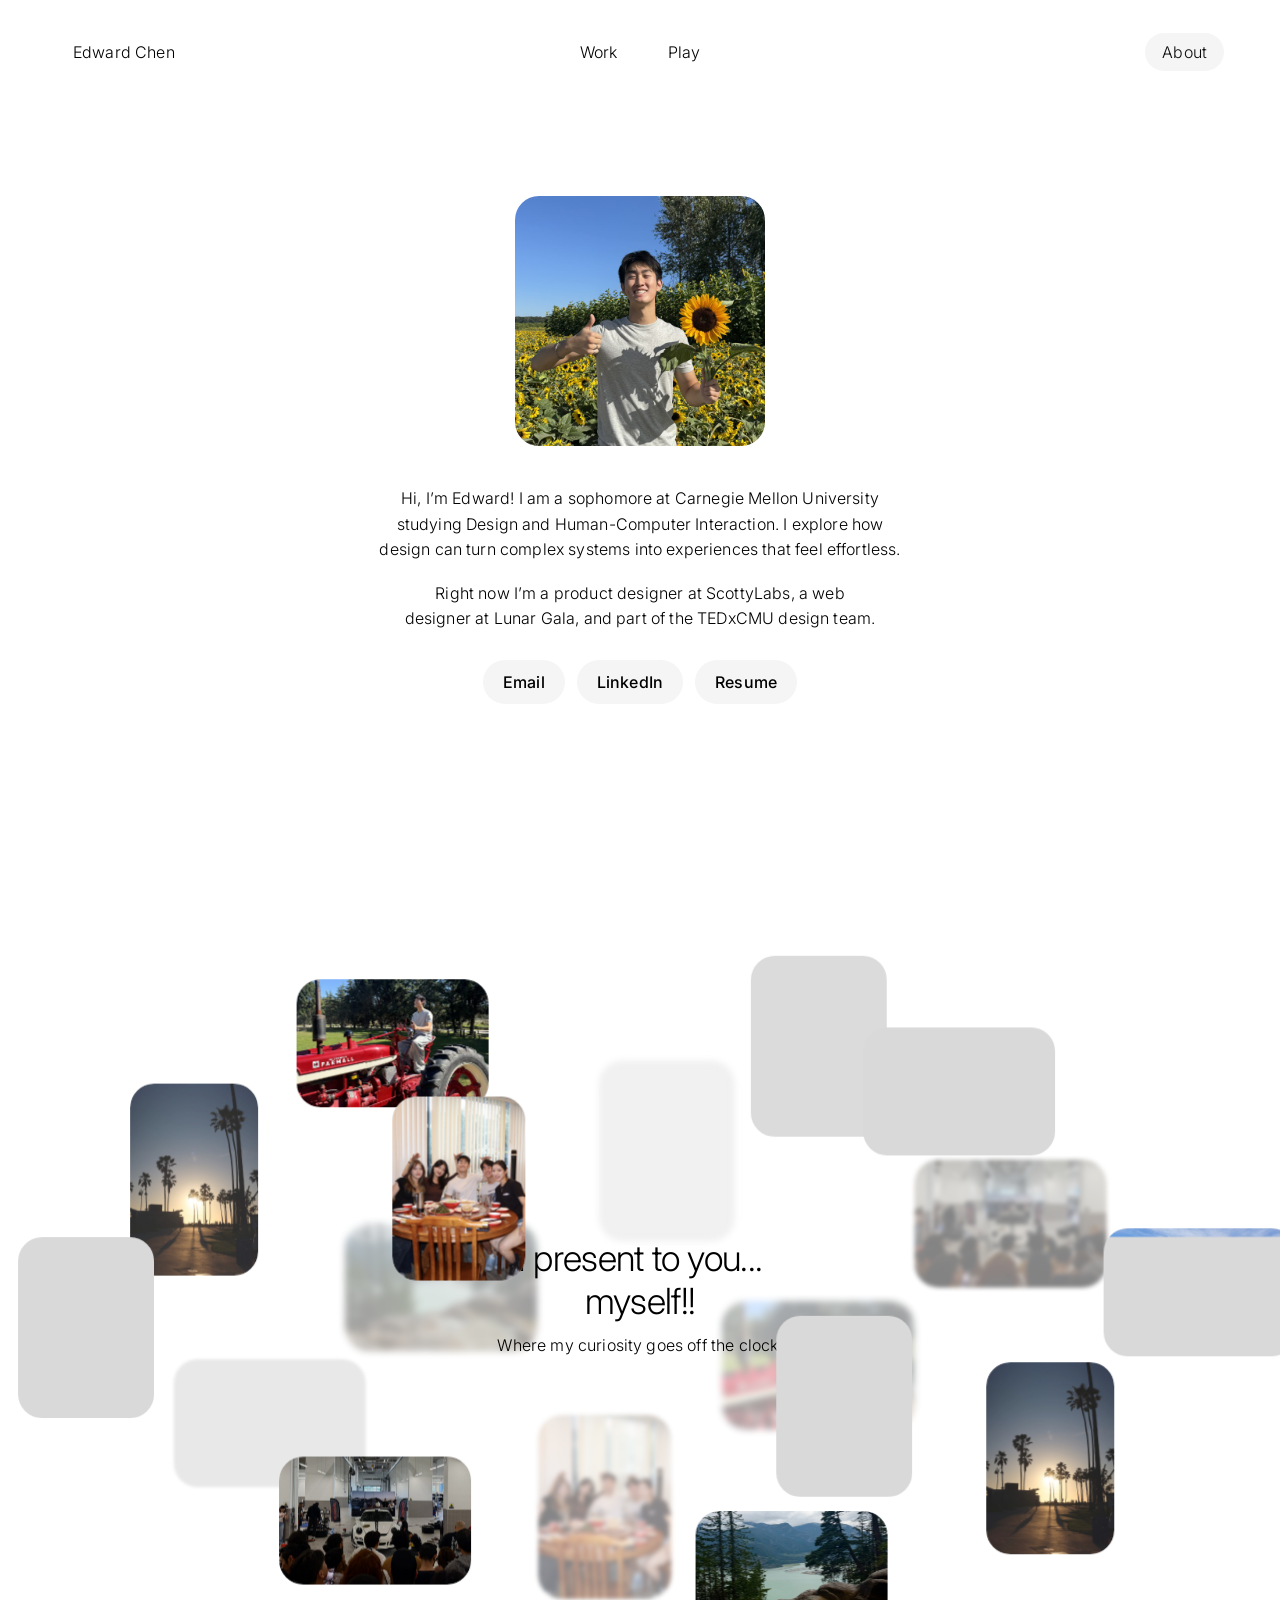
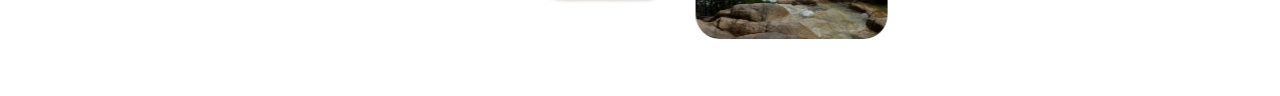
==== commit 43977d14: "Write the name in ink on arrival, and a thread home from the logo - Arriving at the site, 陈家志 is wri" ====
--- a/about.html
+++ b/about.html
@@ -14,8 +14,6 @@
   <script src="js/about-greeting.js"></script>
 </head>
 <body>
-  <!-- The loading screen: css/style.css under LOADING SCREEN, js/intro.js. -->
-  <div class="intro-screen" aria-hidden="true" style="--n: 3"><p class="intro-screen__line"><span style="--i: 0">Craft</span> <span style="--i: 1">is</span> <span style="--i: 2">care.</span></p></div>
 
   <!-- NAV -->
   <nav class="nav">
--- a/css/style.css
+++ b/css/style.css
@@ -1913,73 +1913,6 @@
   color: var(--grey);
   transition: opacity 0.4s ease;
   z-index: 2;
-}
-
-/* ---------- LOADING SCREEN ----------
-   After butter.video's, taken from its code: one line, its words faded in one
-   after another, held, faded out the same way, then the whole screen fades
-   to show the page. js/intro.js decides when it plays.
-
-   Butter's timings (GSAP): a second's wait; each word in over 0.4s, 0.03s
-   after the one before; 0.45s after the last is in, each out over 0.4s,
-   0.03s apart; then the screen out over 0.5s. Its two curves are its own
-   "in" and "out" eases. Its line is in its site's running text style and its
-   screen in its page's grey; this one takes this site's: the hero headline's
-   type on this page's white. For a line of --n words:
-     word i in:   1s + i*0.03s
-     word i out:  1s + (n-1)*0.03s + 0.4s + 0.45s + i*0.03s
-     screen out:  that for the last word, + 0.4s */
-.intro-screen {
-  display: none;
-}
-html.intro .intro-screen {
-  position: fixed;
-  inset: 0;
-  z-index: 9999;          /* over the page and header, under the cursor (10000) */
-  pointer-events: none;
-  background: #FFFFFF;
-  display: flex;
-  justify-content: center;
-  align-items: center;
-  /* A hair short of opaque, which can't be seen (under a quarter of a level
-     of colour). Fully opaque, the browser skips drawing the page beneath, and
-     has it all to draw at once the moment the fade begins, stalling the fade
-     for a fifth of a second or more. Like this the page is drawn while the
-     screen waits, before the words come. */
-  opacity: 0.999;
-  will-change: opacity;
-  animation: intro-hide 0.5s cubic-bezier(0.815, 0.005, 0.810, 0.195) calc(2.25s + 2 * (var(--n) - 1) * 0.03s) forwards;
-}
-/* Set as the hero headline the words come from (.hero-headline), as Butter
-   sets its line in its own running text style. */
-.intro-screen__line {
-  margin: 0;
-  font-family: 'Helvetica Neue', 'HelveticaNeue', 'Inter', 'Helvetica', -apple-system, BlinkMacSystemFont, sans-serif;
-  -webkit-font-smoothing: antialiased;
-  font-weight: 300;
-  font-size: 16px;
-  line-height: 1.6;
-  letter-spacing: 0.01em;
-  color: #000000;
-}
-.intro-screen__line span {
-  /* each word a box of its own, so its fade runs on the compositor and
-     keeps going while the page underneath is still starting up */
-  display: inline-block;
-  opacity: 0;
-  will-change: opacity;
-  animation:
-    intro-word-in 0.4s cubic-bezier(0.815, 0.005, 0.810, 0.195) calc(1s + var(--i) * 0.03s) both,
-    intro-word-out 0.4s cubic-bezier(0.200, 0.715, 0.205, 0.990) calc(1.85s + (var(--n) - 1) * 0.03s + var(--i) * 0.03s) forwards;
-}
-@keyframes intro-word-in { from { opacity: 0; } to { opacity: 1; } }
-@keyframes intro-word-out { from { opacity: 1; } to { opacity: 0; } }
-@keyframes intro-hide { to { opacity: 0; } }
-/* As Butter does for reduced motion: the line shown whole, and the screen
-   fading straight away. */
-@media (prefers-reduced-motion: reduce) {
-  html.intro .intro-screen { animation-delay: 0s; }
-  .intro-screen__line span { animation: none; opacity: 1; }
 }
 
 /* Page transitions.
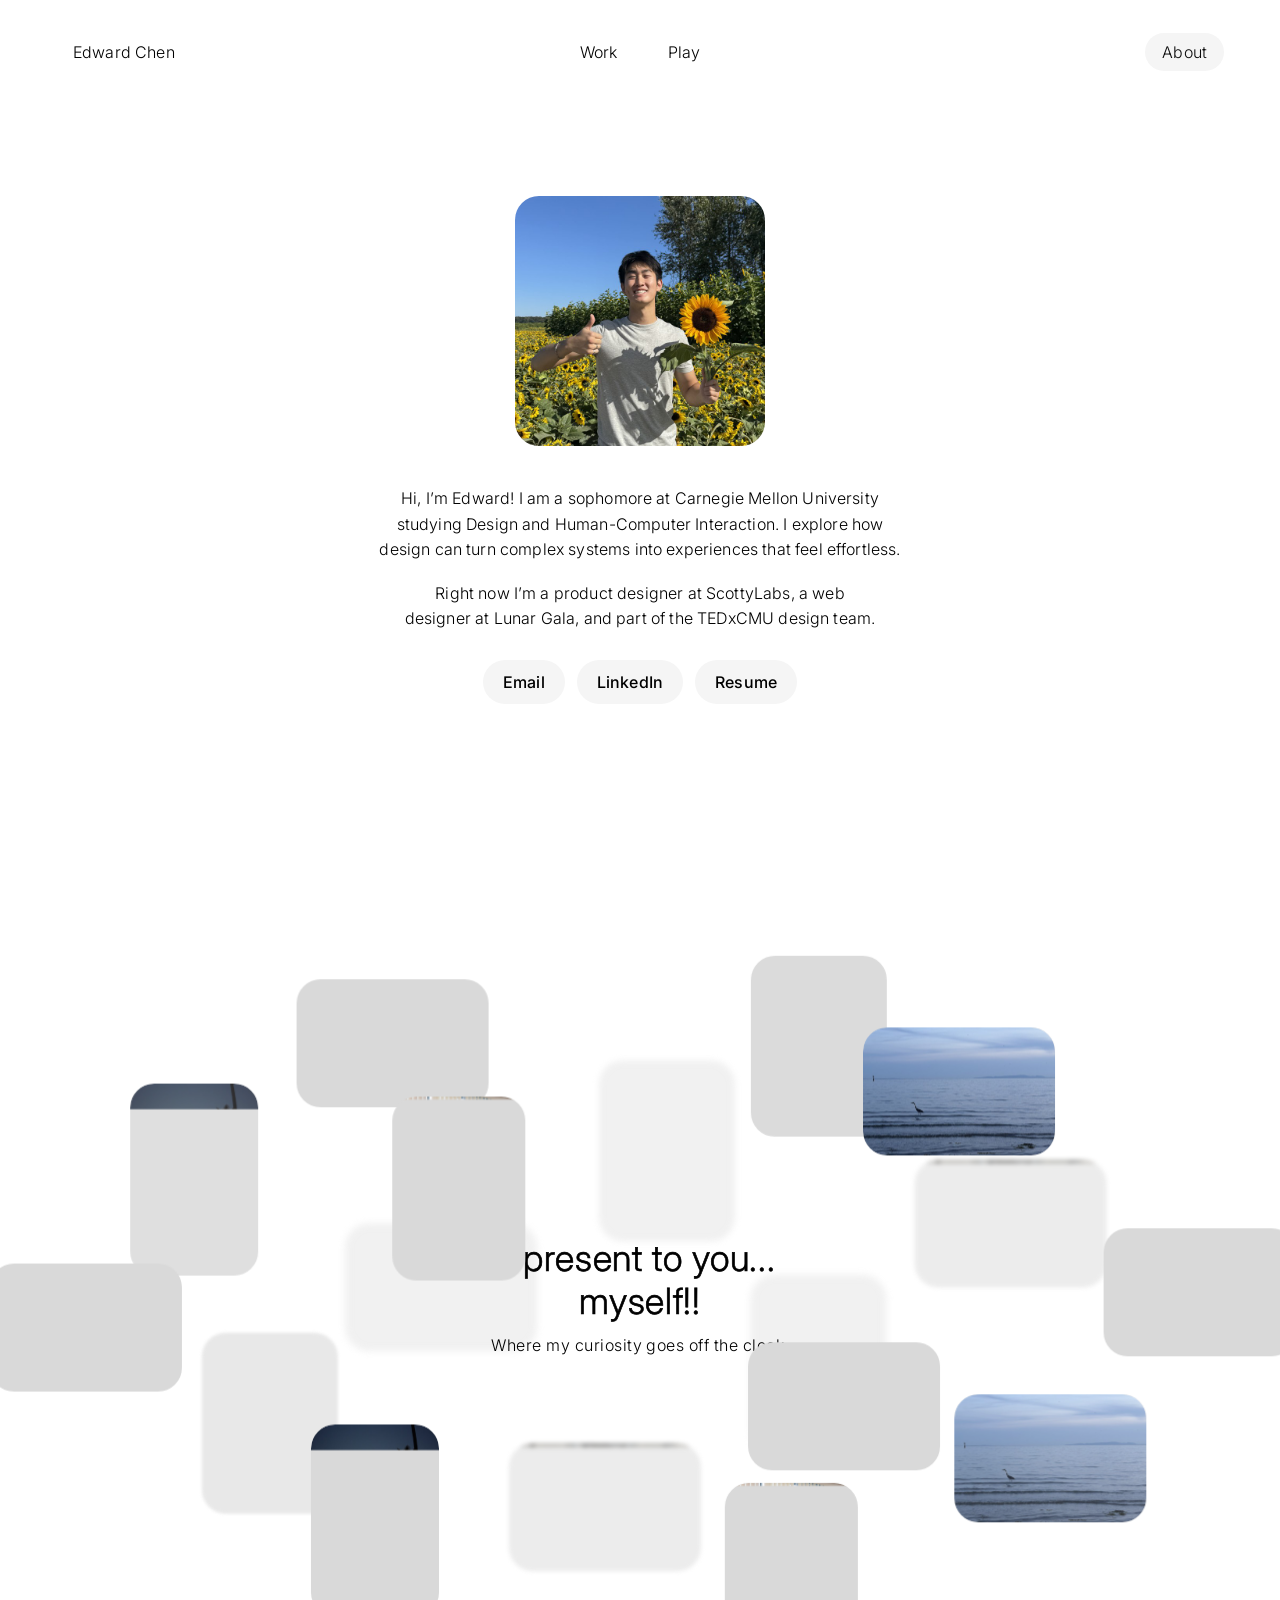
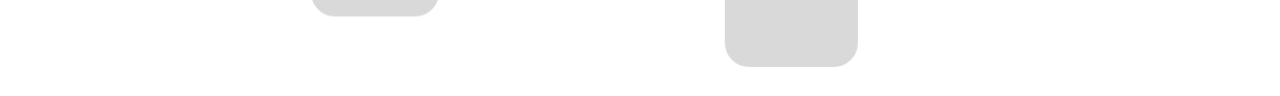
==== commit cf61c066: "About: photos open centred over the page, as the case studies' sheets do, rather than filling the wi" ====
--- a/about.html
+++ b/about.html
@@ -13,7 +13,7 @@
   <link rel="stylesheet" href="css/style.css" />
   <script src="js/about-greeting.js"></script>
 </head>
-<body>
+<body class="small-viewer">
 
   <!-- NAV -->
   <nav class="nav">
--- a/css/style.css
+++ b/css/style.css
@@ -823,6 +823,81 @@
   padding: 18px 20px 20px;
 }
 
+/* A comparison chart (TypePass's competitive analysis): a plate like the cards,
+   one row per feature, one column per specimen or app, the project's own column
+   shaded. Has is a black check, lacks a grey cross, not confirmed a grey ?. On a
+   narrow screen the chart scrolls inside its plate, not the page. */
+.cmp {
+  margin: 34px 0 0;
+}
+.cmp-scroll {
+  border: 1px solid #E5E5E5;
+  border-radius: var(--radius);
+  overflow-x: auto;
+}
+.cmp-table {
+  width: 100%;
+  min-width: 720px;
+  border-collapse: collapse;
+  font-size: 15px;
+  line-height: 1.3;
+}
+.cmp-table th,
+.cmp-table td {
+  padding: 14px 10px;
+  text-align: center;
+  font-weight: 300;
+  border-top: 1px solid #E5E5E5;
+}
+.cmp-table thead th {
+  border-top: 0;
+  font-size: 13px;
+  color: var(--grey);
+  vertical-align: bottom;
+}
+.cmp-table tbody th {
+  text-align: left;
+  padding-left: 20px;
+  white-space: nowrap;
+}
+.cmp-table .is-us {
+  background: var(--surface);
+  color: #000000;
+}
+.cmp-table thead .is-us {
+  font-weight: 400;
+}
+.cmp svg {
+  width: 16px;
+  height: 16px;
+  vertical-align: -3px;
+  fill: none;
+  stroke: currentColor;
+  stroke-width: 1.6;
+  stroke-linecap: round;
+  stroke-linejoin: round;
+}
+.cmp .is-y { color: #000000; }
+.cmp .is-n,
+.cmp .is-q { color: var(--grey); }
+.cmp-key {
+  display: flex;
+  flex-wrap: wrap;
+  gap: 18px;
+  margin-top: 12px;
+  font-size: 13px;
+  color: var(--grey);
+}
+.cmp-key svg { margin-right: 4px; }
+.cmp-sr {
+  position: absolute;
+  width: 1px;
+  height: 1px;
+  overflow: hidden;
+  clip: rect(0 0 0 0);
+  white-space: nowrap;
+}
+
 .cap-card-num {
   font-size: 15px;
   letter-spacing: 0.02em;
@@ -1428,6 +1503,12 @@
 
 /* For an export with its own transparency, where the usual tinted plate would
    draw a rounded rectangle behind artwork that has no edges of its own. */
+/* On the neutral grey of the Work cards rather than the pale blue above, which
+   is Sessions' palette: for a project with no blue in it (TypePass). */
+.full-image.is-surface img {
+  background: var(--surface);
+}
+
 .full-image.is-bare img {
   background: transparent;
   border-radius: 0;
@@ -1843,6 +1924,57 @@
   stroke-linecap: round;
 }
 
+/* On a case study, and for the About page's photos (body.small-viewer), a
+   picture opens over the page rather than filling the
+   window: a light tint keeps the page in view behind it, the sheet itself
+   sits in the middle with a margin all round, no panel around it, and a
+   click anywhere, the sheet included, closes it, as do Esc and the close
+   button, drawn on a white disc so it reads over the tint. The caption hangs
+   below the sheet on a white pill, out of the layout, so the sheet stays
+   centred whether it has one or not; the sheet's height leaves room for it
+   on both sides. */
+:is(.cap-page, .small-viewer) .viewer {
+  padding: 7vh 6vw;
+  background: rgba(0, 0, 0, 0.32);
+  -webkit-backdrop-filter: blur(4px);
+  backdrop-filter: blur(4px);
+}
+
+:is(.cap-page, .small-viewer) .viewer-frame {
+  position: relative;
+  max-width: min(1200px, 100%);
+  gap: 0;
+}
+
+:is(.cap-page, .small-viewer) .viewer-frame img {
+  max-height: calc(86vh - 96px);
+  border-radius: var(--radius);
+  box-shadow: 0 24px 64px rgba(0, 0, 0, 0.22);
+  cursor: zoom-out;
+}
+
+:is(.cap-page, .small-viewer) .viewer-cap {
+  position: absolute;
+  top: 100%;
+  left: 50%;
+  transform: translateX(-50%);
+  margin-top: 12px;
+  padding: 6px 14px;
+  white-space: nowrap;
+  background: #FFFFFF;
+  border-radius: 999px;
+}
+
+:is(.cap-page, .small-viewer) .viewer-cap:empty {
+  display: none;
+}
+
+:is(.cap-page, .small-viewer) .viewer-close {
+  background: #FFFFFF;
+  border-radius: 999px;
+  box-shadow: 0 2px 10px rgba(0, 0, 0, 0.16);
+}
+
 @media (prefers-reduced-motion: reduce) {
   .viewer,
   .viewer-frame,
@@ -1947,6 +2079,7 @@
 
 ::view-transition-group(proj-cvs),
 ::view-transition-group(proj-gemini),
+::view-transition-group(proj-typepass),
 ::view-transition-group(proj-sessions) {
   animation-duration: 640ms;
   animation-timing-function: cubic-bezier(0.32, 0.72, 0, 1);
@@ -1954,6 +2087,7 @@
 }
 ::view-transition-old(proj-cvs), ::view-transition-new(proj-cvs),
 ::view-transition-old(proj-gemini), ::view-transition-new(proj-gemini),
+::view-transition-old(proj-typepass), ::view-transition-new(proj-typepass),
 ::view-transition-old(proj-sessions), ::view-transition-new(proj-sessions) {
   /* The card and the hero differ in shape, so each picture fills the
      morphing box instead of stretching to it. */
@@ -1969,11 +2103,13 @@
    animation, which over an opaque picture bleaches to white. */
 ::view-transition-new(proj-cvs),
 ::view-transition-new(proj-gemini),
+::view-transition-new(proj-typepass),
 ::view-transition-new(proj-sessions) {
   animation: vt-fade-in 160ms cubic-bezier(0.4, 0, 0.2, 1) both;
 }
 ::view-transition-old(proj-cvs),
 ::view-transition-old(proj-gemini),
+::view-transition-old(proj-typepass),
 ::view-transition-old(proj-sessions) {
   animation: vt-fade-out 160ms cubic-bezier(0.4, 0, 0.2, 1) 160ms both;
 }
@@ -1983,6 +2119,7 @@
    navigation leads. */
 ::view-transition-old(proj-cvs):only-child,
 ::view-transition-old(proj-gemini):only-child,
+::view-transition-old(proj-typepass):only-child,
 ::view-transition-old(proj-sessions):only-child {
   animation-delay: 0s;
 }
@@ -2366,6 +2503,19 @@
   overflow: hidden;
 }
 
+/* Chrome drops the mask on a backdrop blur inside an iframe clipped to the
+ elliptical radius above: the blur ends in a hard line and runs too strong.
+ TypePass fades its scroll edges through a masked blur, so its screens clip
+ square and the prototype rounds its own corners to the same shape, as a
+ circle (html.embed .device in work/typepass-prototype.html); the poster
+ under it is rounded to match. */
+.proto-screen.is-square {
+  border-radius: 0;
+}
+.proto-screen.is-square .proto-poster {
+  border-radius: 15.93% / 7.34%;
+}
+
 .proto-screen iframe {
   display: block;
   width: 100%;
@@ -3762,10 +3912,228 @@
   }
 }
 
+/* A sheet that opens larger (js/viewer.js), as Gemini's do. */
+.pos-plate > a[data-viewer] {
+  display: block;
+}
+
 /* One sheet per row, for the component sheets, which are wide. */
 .pos-flow.is-single {
   grid-template-columns: minmax(0, 1fr);
 }
+
+/* ---------- CVS: WHAT CHANGED, ON THE APP ITSELF ----------
+   A row for each part that differs: its name and what changed on the left,
+   the CVS app today, an arrow, then the redesign. What stayed the same is a
+   line under them. On a phone each row stacks: the words, today, the arrow
+   turned down, the redesign, each crop tagged. */
+.kc {
+  margin-top: var(--s-visual, 40px);
+}
+
+.kc-head,
+.kc-row {
+  display: grid;
+  grid-template-columns: 180px minmax(0, 1fr) 40px minmax(0, 1fr);
+  column-gap: 20px;
+}
+
+.kc-head {
+  margin: 0 0 12px;
+  font-size: 15px;
+  color: var(--grey);
+}
+
+.kc-row {
+  align-items: center;
+  padding: 24px 0;
+  border-top: 1px solid #E5E5E5;
+}
+
+.kc-label {
+  margin: 0;
+  align-self: start;
+  font-size: 16px;
+  line-height: 1.4;
+}
+
+.kc-note {
+  display: block;
+  margin-top: 4px;
+  font-size: 15px;
+  color: var(--grey);
+}
+
+.kc-cell {
+  margin: 0;
+  min-width: 0;
+}
+
+.kc-plate {
+  padding: 10px;
+  background: var(--surface);
+  border-radius: var(--radius);
+}
+
+.kc-plate img {
+  display: block;
+  width: 100%;
+  height: auto;
+  border-radius: var(--radius-inset);
+}
+
+.kc-arrow {
+  width: 40px;
+  height: 12px;
+  fill: none;
+  stroke: currentColor;
+  stroke-width: 1.5;
+}
+
+/* The column heads say which side is which; on a phone each crop says it. */
+.kc-tag {
+  display: none;
+}
+
+.kc-kept {
+  margin: 0;
+  padding-top: 24px;
+  border-top: 1px solid #E5E5E5;
+  font-size: 16px;
+  line-height: 1.6;
+}
+
+.kc-kept__label {
+  margin-right: 12px;
+  color: var(--grey);
+}
+
+@media (max-width: 720px) {
+  .kc-head {
+    display: none;
+  }
+
+  .kc-row {
+    grid-template-columns: minmax(0, 1fr);
+    row-gap: 12px;
+    justify-items: stretch;
+  }
+
+  .kc-arrow {
+    justify-self: center;
+    transform: rotate(90deg);
+    margin: 8px 0;
+  }
+
+  .kc-tag {
+    display: block;
+    margin-top: 6px;
+    font-size: 14px;
+    color: var(--grey);
+  }
+}
+
+/* The register's two endings: a title, then one line. */
+.pos-state__title {
+  display: block;
+  margin-bottom: 2px;
+  font-weight: 400;
+  color: #1C1C1C;
+}
+
+/* The opportunity as a line from what goes in to what comes out, on a
+   plate, after wendyyudesign.com/capsule: large words and thin arrows, all
+   three steps alike. On a phone it runs top to bottom. */
+.flow-plate {
+  display: grid;
+  grid-template-columns: minmax(max-content, 1fr) auto minmax(max-content, 1fr) auto minmax(max-content, 1fr);
+  align-items: center;
+  column-gap: clamp(12px, 1.8vw, 32px);
+  row-gap: 12px;
+  margin-top: var(--s-visual, 40px);
+  padding: clamp(48px, 6vw, 88px) clamp(20px, 3.5vw, 56px);
+  background: var(--surface);
+  border-radius: var(--radius);
+  text-align: center;
+}
+
+.flow-big {
+  grid-row: 1;
+  justify-self: center;
+  font-size: clamp(18px, 1.9vw, 30px);
+  font-weight: 300;
+  letter-spacing: -0.02em;
+  line-height: 1.15;
+  white-space: nowrap;
+}
+
+/* With icons (Gemini): the icons sit in the line of words, sized to them. */
+.flow-big {
+  display: inline-flex;
+  align-items: center;
+  gap: 0.35em;
+}
+
+.flow-icons {
+  gap: 0.5em;
+}
+
+.flow-icon {
+  flex: none;
+  width: auto;
+  height: 0.95em;
+  fill: currentColor;
+}
+
+/* The labels wrap to their column rather than widening it. */
+.flow-small {
+  grid-row: 2;
+  align-self: start;
+  width: 0;
+  min-width: 100%;
+  font-size: 15px;
+  color: var(--grey);
+}
+
+.flow-big.is-1, .flow-small.is-1 { grid-column: 1; }
+.flow-arrow.is-1 { grid-column: 2; grid-row: 1; }
+.flow-big.is-2, .flow-small.is-2 { grid-column: 3; }
+.flow-arrow.is-2 { grid-column: 4; grid-row: 1; }
+.flow-big.is-3, .flow-small.is-3 { grid-column: 5; }
+
+.flow-arrow {
+  width: clamp(28px, 3.5vw, 64px);
+  height: 12px;
+  fill: none;
+  stroke: currentColor;
+  stroke-width: 1.5;
+}
+
+/* On a phone, top to bottom: each step with its label under it. */
+@media (max-width: 720px) {
+  .flow-plate {
+    grid-template-columns: minmax(0, 1fr);
+    row-gap: 10px;
+    padding: 40px 20px;
+  }
+
+  .flow-big, .flow-small, .flow-arrow { grid-column: 1 !important; justify-self: center; }
+  .flow-big.is-1 { grid-row: 1; }
+  .flow-small.is-1 { grid-row: 2; }
+  .flow-arrow.is-1 { grid-row: 3; }
+  .flow-big.is-2 { grid-row: 4; }
+  .flow-small.is-2 { grid-row: 5; }
+  .flow-arrow.is-2 { grid-row: 6; }
+  .flow-big.is-3 { grid-row: 7; }
+  .flow-small.is-3 { grid-row: 8; }
+
+  .flow-arrow {
+    width: 40px;
+    margin: 6px 0;
+    transform: rotate(90deg);
+  }
+}
+
 
 /* ---------- THE REGISTER, ALTERNATING ROWS ----------
    After the design breakdown on wendyyudesign.com/capsule: each state is a
@@ -4408,15 +4776,18 @@
   pointer-events: none;
 }
 
-/* The type system's title, as a case study's (36, light, 1.2), one span to
-   a line, with the page's 16px reading text a bound's step (10px) under it. */
+/* The type system's title, exactly as a case study's (36px, 30px on phones,
+   Light, leading 1.2, its 0.66px outline with the same letter spacing to
+   give the gaps back), one span to a line, and the system's 16px body (leading
+   1.6, +0.03em) a bound's step (10px) under it. */
 .beyond__title {
   margin: 0;
   font-family: inherit;
   font-size: 36px;
   font-weight: 300;
   line-height: 1.2;
-  letter-spacing: -0.02em;
+  letter-spacing: 0.66px;
+  -webkit-text-stroke: 0.66px currentColor;
   text-wrap: balance;
 }
 
@@ -4432,7 +4803,7 @@
   font-size: 16px;
   font-weight: 300;
   line-height: 1.6;
-  letter-spacing: 0.01em;
+  letter-spacing: 0.03em;
   text-wrap: balance;
 }
 
@@ -4975,8 +5346,8 @@
 .hero-film.is-fit { object-fit: contain; }
 .project-card .hero-film.is-fit { inset: 2%; width: 96%; height: 96%; }
 
-/* The Work page's card keeps the grey every project card has; only the
-   CVS page's banner goes without it. */
+/* The Work page's card keeps the grey every project card has; the case
+   studies' banners go without it, so their films sit on the page. */
 
 .cap-page .case-hero-image:has(> .hero-film) {
   height: auto;
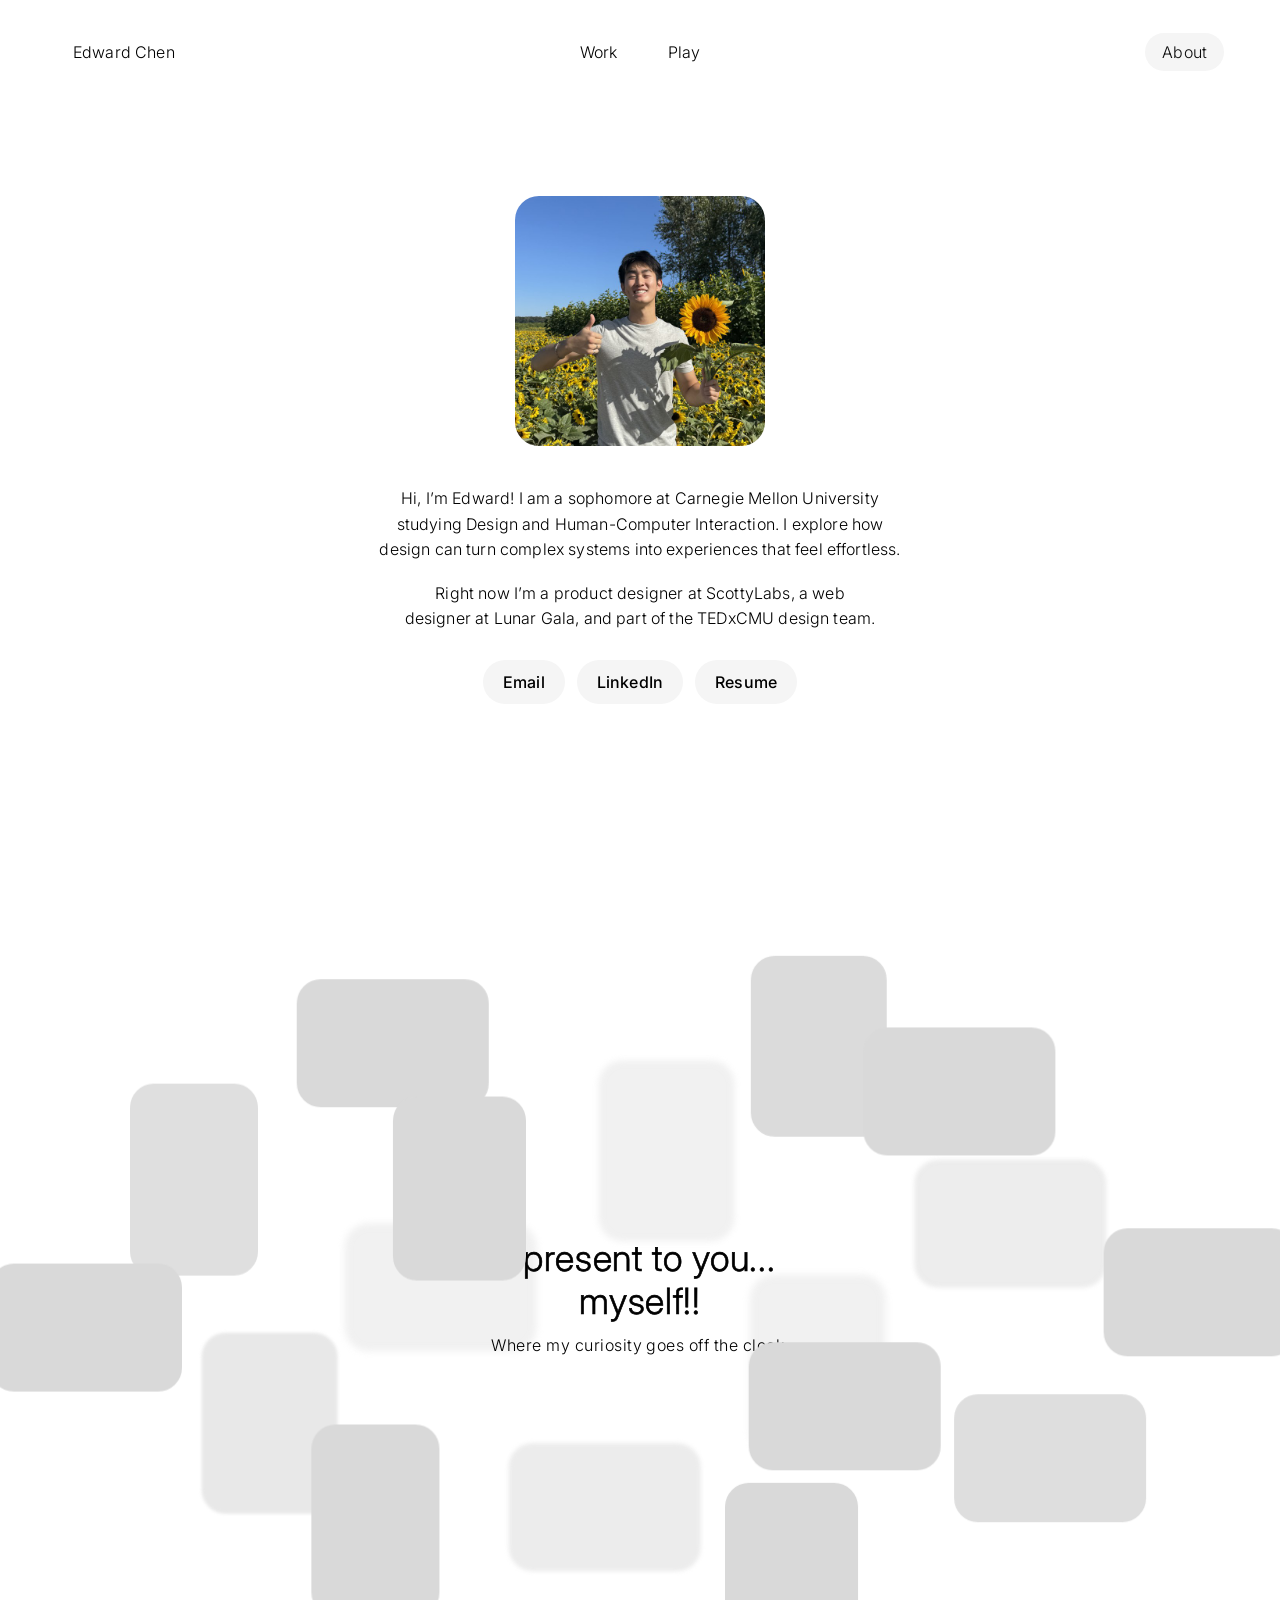
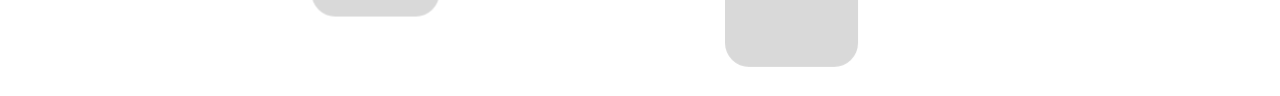
==== commit 5b0e43be: "No orphans sitewide; Reflections becomes Limits with specific headings Each paragraph keeps its last" ====
--- a/about.html
+++ b/about.html
@@ -66,6 +66,7 @@
     </figure>
   </div>
   <script src="js/nav.js" defer></script>
+  <script src="js/no-orphans.js" defer></script>
   <script src="js/beyond.js" defer></script>
   <script src="js/viewer.js" defer></script>
   <script src="js/liquid-glass.js" defer></script>
--- a/css/style.css
+++ b/css/style.css
@@ -221,6 +221,10 @@
 
 .hero {
   min-height: 100vh;
+  /* svh: the height a phone shows with its browser bars out. 100vh there is
+     taller than the screen, so the line sat below centre and the Pause motion
+     control opened under Safari's bar. The same as vh on a desktop. */
+  min-height: 100svh;
   display: flex;
   flex-direction: column;
   justify-content: center;
@@ -302,6 +306,18 @@
   margin-bottom: 40px;
 }
 
+/* What the project is, in one grey line under its name. */
+.project-label:has(+ .project-line) { margin-bottom: 2px; }
+.project-line {
+  text-align: center;
+  font-size: 16px;
+  font-weight: 300;
+  color: #8a8a8a;
+  margin: 0 0 40px;
+  padding: 0 8px;
+  text-wrap: balance;
+}
+
 /* Each card comes in smaller and opens out to its full size as it rises up the
    screen. The scroll itself is the timeline rather than a clock, so the box
    tracks the wheel exactly and holds wherever the reader stops, and the
@@ -350,6 +366,12 @@
 .project-card:hover {
   transform: translateY(-4px);
   opacity: 1;
+}
+
+/* A tap counts as hover on a phone and the lift stuck on the card that was
+   tapped, still raised when the reader came back to the page. */
+@media (hover: none) {
+  .project-card:hover { transform: none; }
 }
 
 /* Render_2_phones.png is transparent. Its opaque phone bodies are centred at
@@ -382,6 +404,7 @@
 /* ---------- ABOUT PAGE ---------- */
 .about-page {
   min-height: 100vh;
+  min-height: 100svh;
   display: flex;
   flex-direction: column;
   justify-content: center;
@@ -831,6 +854,10 @@
   margin: 34px 0 0;
 }
 .cmp-scroll {
+  /* relative, so the table's screen-reader spans (absolute) are held inside
+     the scroller; without it they hung out past the plate and a phone could
+     drag the whole page sideways. */
+  position: relative;
   border: 1px solid #E5E5E5;
   border-radius: var(--radius);
   overflow-x: auto;
@@ -1613,6 +1640,10 @@
     margin-bottom: 28px;
   }
 
+  .project-line {
+    margin-bottom: 28px;
+  }
+
   .case-title {
     font-size: 40px;
   }
@@ -1701,6 +1732,12 @@
 
   .work-section {
     padding: 80px 24px;
+  }
+
+  /* 120px between projects was sized for a desktop card about 600px tall;
+     under a phone's 190px card it read as the page having ended. */
+  .project {
+    margin-bottom: 72px;
   }
 
   .case-hero {
@@ -1729,6 +1766,10 @@
 .gallery-stage {
   position: relative;
   height: 100vh;
+  /* The height actually on screen. On a phone 100vh counts the space under
+     the browser's own bars, so the hint at the foot sat behind them. On a
+     desktop the two are the same. */
+  height: 100dvh;
   overflow: hidden;
   touch-action: none;
 }
@@ -1775,6 +1816,30 @@
   background-repeat: no-repeat;
   backface-visibility: hidden;
   will-change: transform;
+}
+
+/* A film's facets hold the moving picture in place of the background (play.html),
+   clipped to the facet and its rounded corners as the background would be. */
+.facet-film {
+  overflow: hidden;
+}
+
+.facet-film video,
+.facet-film canvas {
+  position: absolute;
+  top: 0;
+  left: 0;
+  height: 100%;
+  display: block;
+  pointer-events: none;
+}
+
+.facet-film video {
+  object-fit: fill;
+}
+
+.facet-film canvas {
+  width: 100%;
 }
 
 /* A piece is clickable, so say so. */
@@ -1863,10 +1928,56 @@
   flex: 0 0 auto;
   max-width: 100%;
   max-height: calc(100vh - 170px);
+  /* dvh, so on a phone the picture and its caption fit above the browser's
+     bar rather than running under it */
+  max-height: calc(100dvh - 170px);
   width: auto;
   height: auto;
   border-radius: var(--radius);
   cursor: default;
+}
+
+/* A film (Play's type in motion) is held to the same fitted size. */
+.viewer-frame video {
+  flex: 0 0 auto;
+  display: block;
+  max-width: 100%;
+  max-height: calc(100vh - 170px);
+  width: auto;
+  height: auto;
+  border-radius: var(--radius);
+  background: #FFFFFF;
+}
+
+.viewer-frame video[hidden] {
+  display: none;
+}
+
+/* A website (Play's birthday gallery) opens live. It has no size of its own,
+   so it takes the widest 16:10 the frame allows; on a phone it stands
+   upright and fills the frame instead. */
+.viewer-frame iframe {
+  flex: 0 0 auto;
+  display: block;
+  width: min(calc(100vw - 48px), calc((100vh - 170px) * 1.6));
+  width: min(calc(100vw - 48px), calc((100dvh - 170px) * 1.6));
+  aspect-ratio: 16 / 10;
+  border: 0;
+  border-radius: var(--radius);
+  background: #FFFFFF;
+}
+
+.viewer-frame iframe[hidden] {
+  display: none;
+}
+
+@media (max-width: 720px) {
+  .viewer-frame iframe {
+    width: calc(100vw - 48px);
+    height: calc(100vh - 170px);
+    height: calc(100dvh - 170px);
+    aspect-ratio: auto;
+  }
 }
 
 .viewer-cap {
@@ -4346,6 +4457,7 @@
 
 /* 16px, labels and meta, in grey where they label something */
 .project-label,
+.project-line,
 .cap-eyebrow,
 .meta-label,
 .meta-value,
@@ -5434,3 +5546,40 @@
     transform: translateY(-50%);
   }
 }
+
+/* ---------- PLAY ON A PHONE ----------
+   The words wrap to five lines on a phone, and at the desktop's 12% from the
+   foot they ran up over the works. Here the room's centre rises to 39% and
+   the works are sized to the width (play.html), so the works, their years
+   and the words each keep their own band of the screen. */
+@media (max-width: 720px) {
+  .room { top: 39%; }
+  .gallery-welcome { bottom: 10%; }
+  .gallery-hint { bottom: 20px; }
+}
+
+/* ---------- PHONES: from the mobile audit ----------
+   Phone widths only, so nothing here reaches the desktop layout. (TypePass's
+   chart scroller is held relative above, at .cmp-scroll.) */
+@media (max-width: 760px) {
+  /* Gemini's card dots are 18px. Each takes a 44px tall touch area, as wide
+     as the step to the next dot, from an invisible layer, so the dots look
+     the same and neighbouring areas do not overlap. */
+  .widget-dot {
+    position: relative;
+  }
+
+  .widget-dot::after {
+    content: "";
+    position: absolute;
+    top: 50%;
+    left: 50%;
+    width: calc(100% + 2px);
+    height: 44px;
+    transform: translate(-50%, -50%);
+  }
+}
+
+/* No orphans: a paragraph's last line never holds a lone word. Class rules
+   that ask for balance still win, since a class outranks a bare element. */
+p, li, figcaption { text-wrap: pretty; }
